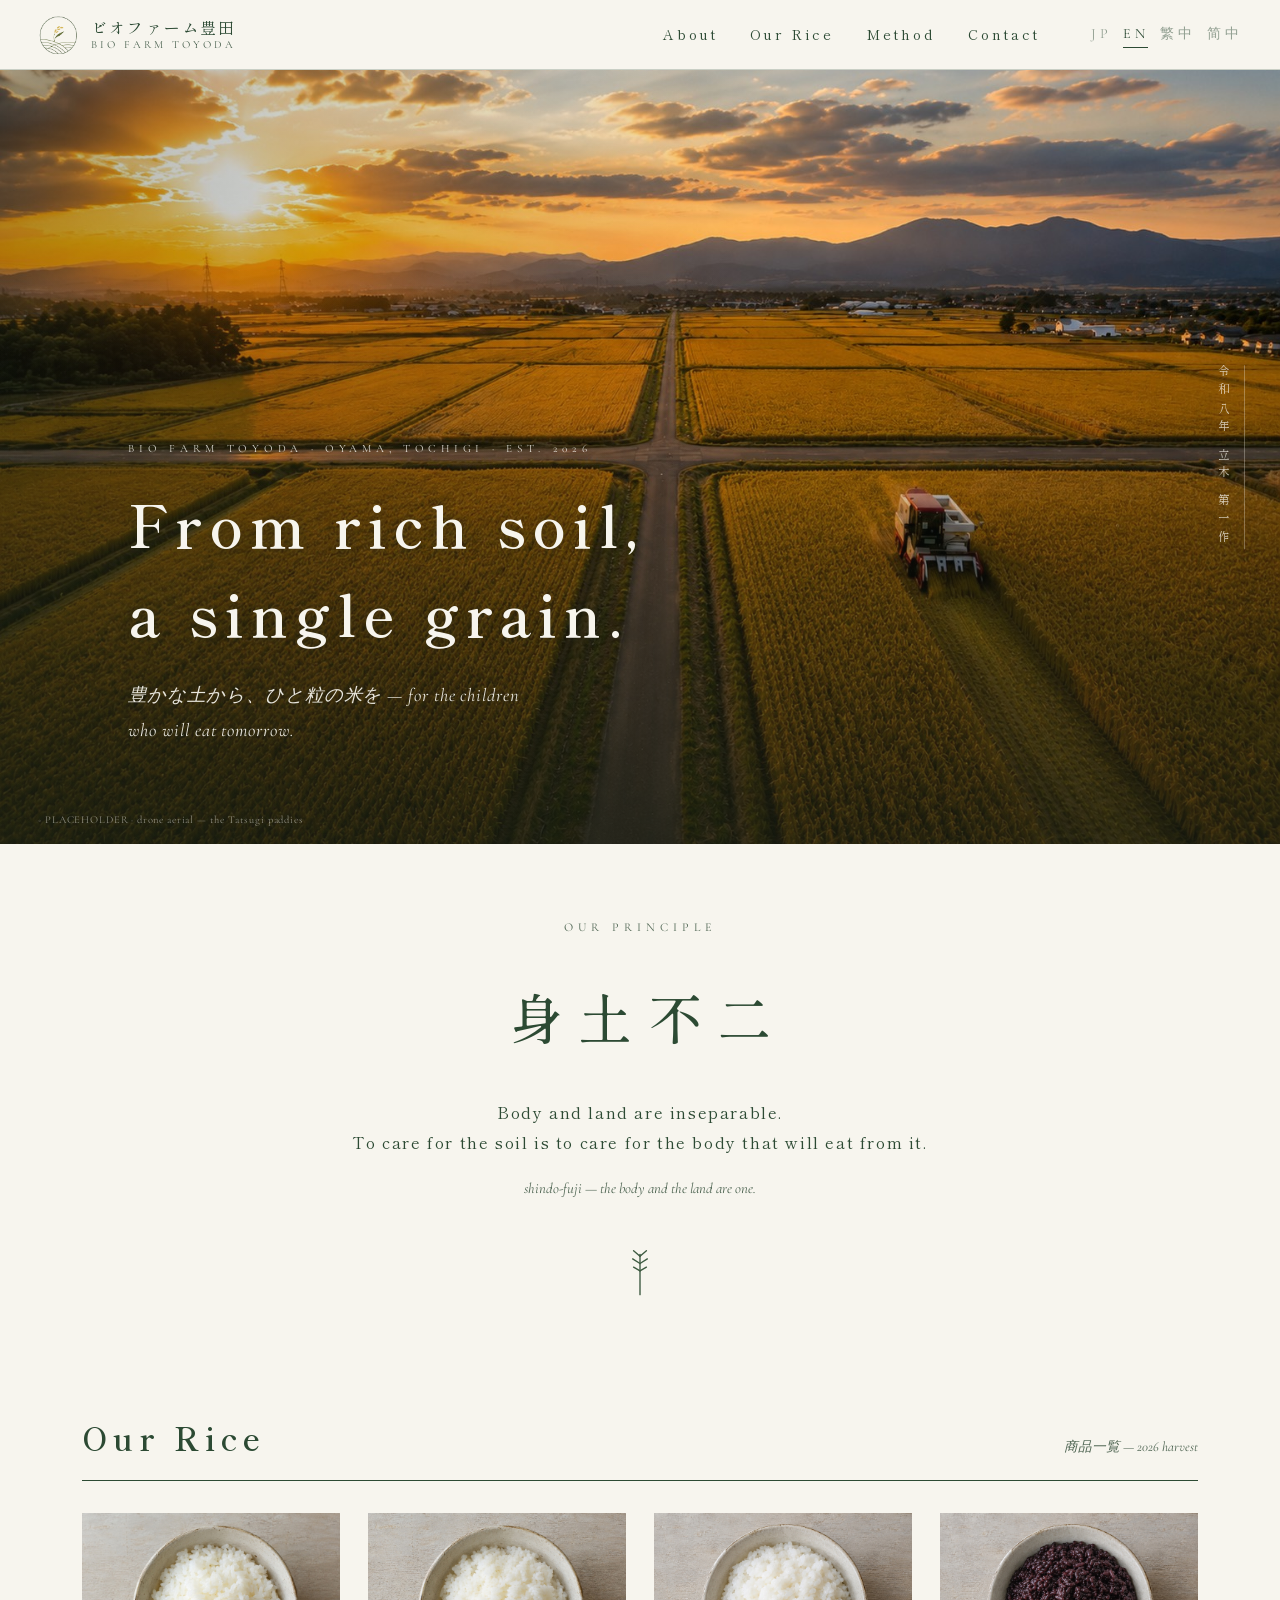
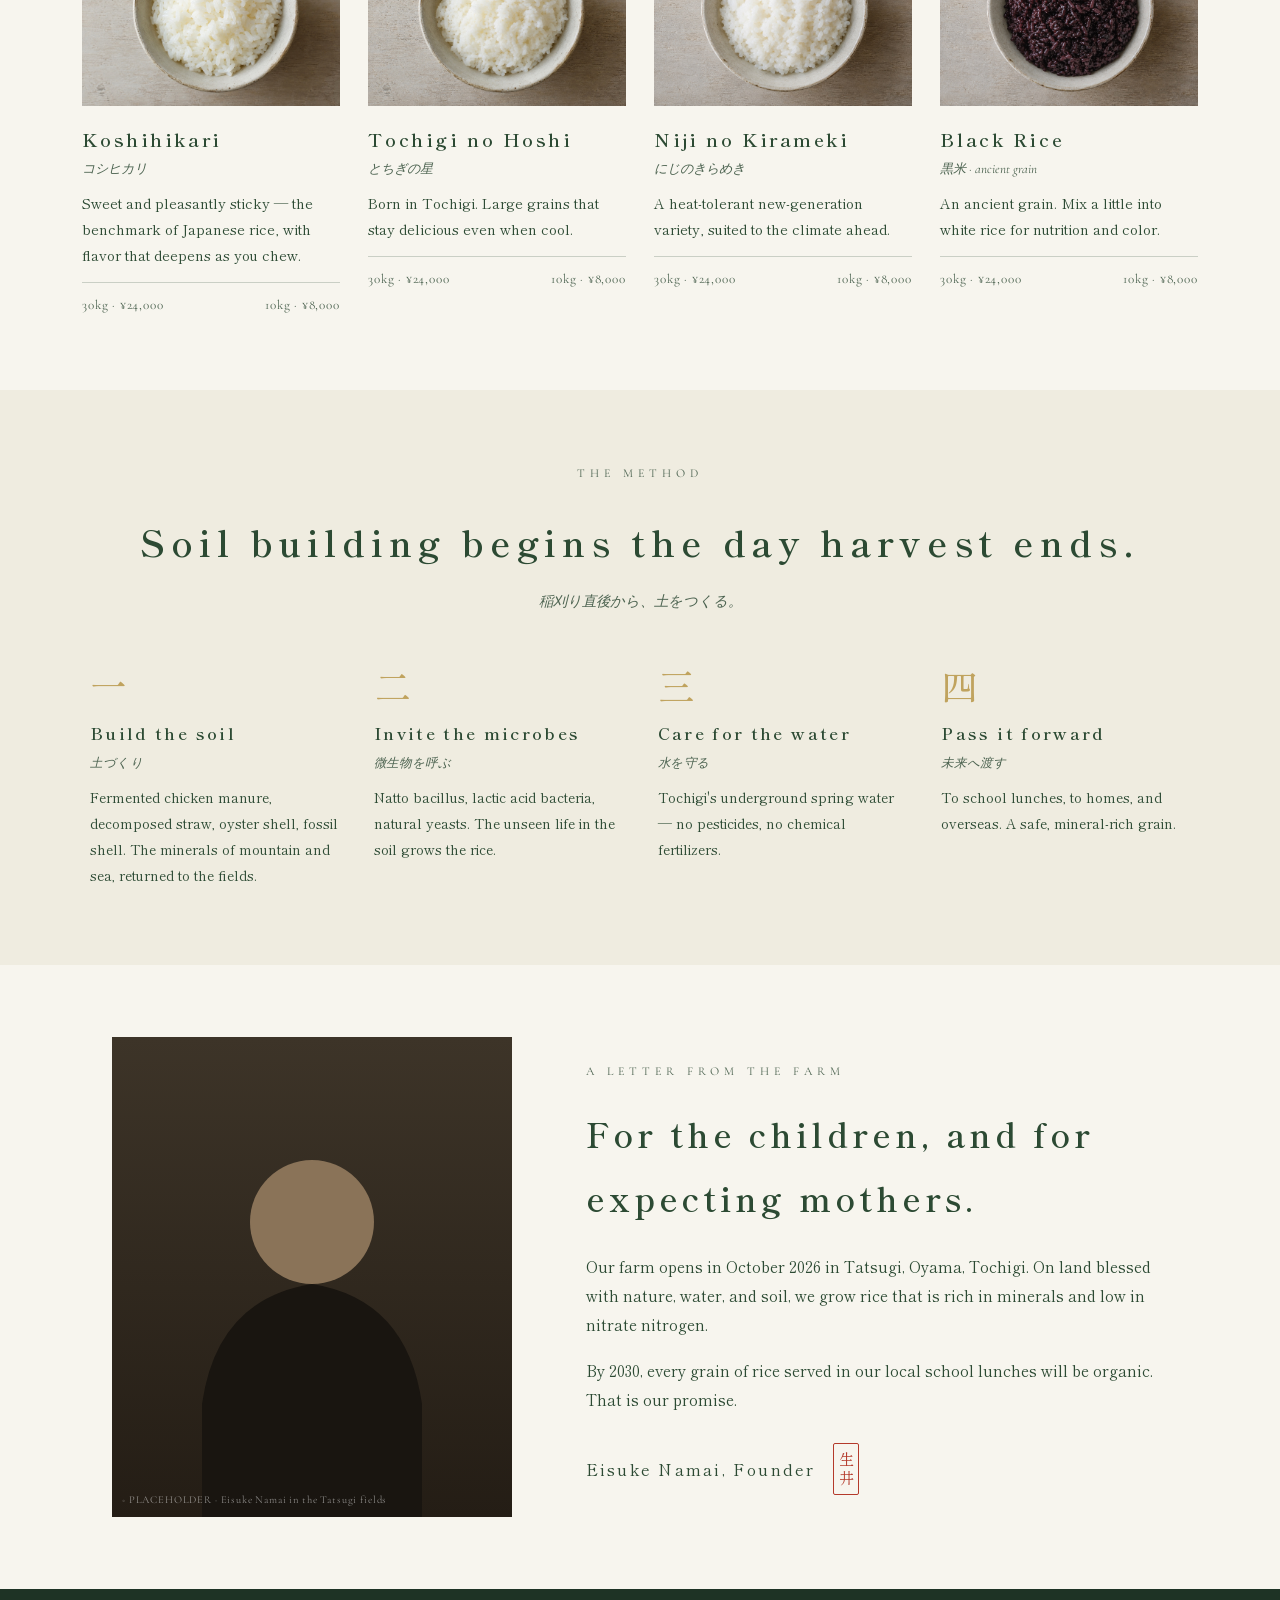
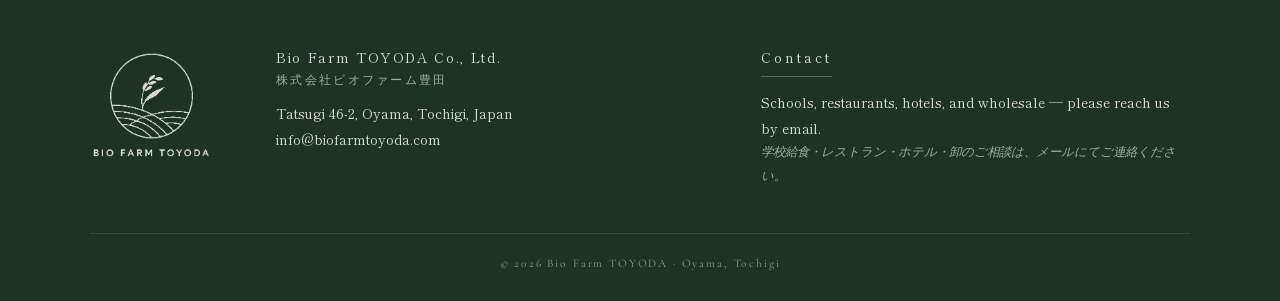
==== en/index.html @ 15e99af4 "Add EN, zh-Hant, zh-Hans localized pages Static pages at /en/, /zh-hant/, /zh-hans/ sharing the same" ====
<!DOCTYPE html>
<html lang="en">
<head>
<meta charset="UTF-8">
<meta name="viewport" content="width=device-width, initial-scale=1.0">
<title>Bio Farm TOYODA — Organic Rice from Oyama, Tochigi</title>
<meta name="description" content="From rich soil, a single grain. Bio Farm TOYODA grows mineral-rich, low-nitrate organic rice in Oyama, Tochigi, Japan — for children and expecting mothers.">
<link rel="icon" type="image/png" href="../assets/favicon.png">
<link rel="canonical" href="https://biofarmtoyoda.com/en/">
<link rel="alternate" hreflang="ja" href="https://biofarmtoyoda.com/">
<link rel="alternate" hreflang="en" href="https://biofarmtoyoda.com/en/">
<link rel="alternate" hreflang="zh-Hant" href="https://biofarmtoyoda.com/zh-hant/">
<link rel="alternate" hreflang="zh-Hans" href="https://biofarmtoyoda.com/zh-hans/">
<link rel="alternate" hreflang="x-default" href="https://biofarmtoyoda.com/">
<link rel="preconnect" href="https://fonts.googleapis.com">
<link rel="preconnect" href="https://fonts.gstatic.com" crossorigin>
<link href="https://fonts.googleapis.com/css2?family=Shippori+Mincho+B1:wght@400;500;600;700&family=Cormorant+Garamond:ital,wght@0,400;0,500;0,600;1,400;1,500&display=swap" rel="stylesheet">
<link rel="stylesheet" href="../css/style.css">
</head>
<body>

<header class="site-header">
  <a class="brand" href="#top">
    <img src="../assets/logo-mark-transparent.png" alt="Bio Farm TOYODA" class="brand-mark">
    <span class="brand-text">
      <span class="brand-ja">ビオファーム豊田</span>
      <span class="brand-en">Bio Farm TOYODA</span>
    </span>
  </a>

  <input type="checkbox" id="nav-toggle" class="nav-toggle" aria-hidden="true">
  <label for="nav-toggle" class="nav-toggle-label" aria-label="Menu">
    <span></span><span></span><span></span>
  </label>

  <nav class="site-nav">
    <a href="#about">About</a>
    <a href="#products">Our Rice</a>
    <a href="#method">Method</a>
    <a href="#contact">Contact</a>
    <div class="lang">
      <a href="../">JP</a>
      <a class="lang-active" href="./">EN</a>
      <a href="../zh-hant/">繁中</a>
      <a href="../zh-hans/">简中</a>
    </div>
  </nav>
</header>

<main id="top">

  <!-- ============ HERO ============ -->
  <section class="hero">
    <img class="hero-art" src="../assets/hero.jpg" alt="Aerial view of golden rice paddies at sunset during harvest" fetchpriority="high">

    <div class="hero-inner">
      <p class="hero-eyebrow">BIO FARM TOYODA · OYAMA, TOCHIGI · EST. 2026</p>
      <h1 class="hero-title">From rich soil,<br>a single grain.</h1>
      <p class="hero-sub">豊かな土から、ひと粒の米を — for the children<br class="pc-only"> who will eat tomorrow.</p>
    </div>

    <p class="hero-tategaki" aria-hidden="true">令和八年 立木 第一作</p>
    <p class="placeholder-caption hero-caption">◇ PLACEHOLDER · drone aerial — the Tatsugi paddies</p>
  </section>

  <!-- ============ PRINCIPLE ============ -->
  <section class="principle" id="principle">
    <p class="eyebrow">OUR PRINCIPLE</p>
    <h2 class="principle-title">身土不二</h2>
    <p class="principle-ja">Body and land are inseparable.<br>To care for the soil is to care for the body that will eat from it.</p>
    <p class="principle-en">shindo-fuji — the body and the land are one.</p>
    <svg class="rice-divider" viewBox="0 0 24 60" aria-hidden="true">
      <g stroke="#3d5a40" stroke-width="1.5" fill="none" stroke-linecap="round">
        <line x1="12" y1="14" x2="12" y2="58"/>
        <line x1="12" y1="16" x2="5" y2="10"/><line x1="12" y1="16" x2="19" y2="10"/>
        <line x1="12" y1="24" x2="4" y2="19"/><line x1="12" y1="24" x2="20" y2="19"/>
        <line x1="12" y1="32" x2="5" y2="28"/><line x1="12" y1="32" x2="19" y2="28"/>
      </g>
    </svg>
  </section>

  <!-- ============ PRODUCTS ============ -->
  <section class="products" id="products">
    <div class="section-head">
      <h2>Our Rice</h2>
      <p class="section-head-en">商品一覧 — 2026 harvest</p>
    </div>

    <div class="product-grid">

      <article class="product">
        <figure class="product-art">
          <img src="../assets/koshihikari.jpg" alt="Koshihikari — freshly cooked rice in a ceramic bowl" loading="lazy">
        </figure>
        <h3 class="product-name">Koshihikari</h3>
        <p class="product-name-en">コシヒカリ</p>
        <p class="product-desc">Sweet and pleasantly sticky — the benchmark of Japanese rice, with flavor that deepens as you chew.</p>
        <p class="product-price"><span>30kg · ¥24,000</span><span>10kg · ¥8,000</span></p>
      </article>

      <article class="product">
        <figure class="product-art">
          <img src="../assets/tochigi-no-hoshi.jpg" alt="Tochigi no Hoshi — freshly cooked rice in a ceramic bowl" loading="lazy">
        </figure>
        <h3 class="product-name">Tochigi no Hoshi</h3>
        <p class="product-name-en">とちぎの星</p>
        <p class="product-desc">Born in Tochigi. Large grains that stay delicious even when cool.</p>
        <p class="product-price"><span>30kg · ¥24,000</span><span>10kg · ¥8,000</span></p>
      </article>

      <article class="product">
        <figure class="product-art">
          <img src="../assets/niji-no-kirameki.jpg" alt="Niji no Kirameki — freshly cooked rice in a ceramic bowl" loading="lazy">
        </figure>
        <h3 class="product-name">Niji no Kirameki</h3>
        <p class="product-name-en">にじのきらめき</p>
        <p class="product-desc">A heat-tolerant new-generation variety, suited to the climate ahead.</p>
        <p class="product-price"><span>30kg · ¥24,000</span><span>10kg · ¥8,000</span></p>
      </article>

      <article class="product">
        <figure class="product-art">
          <img src="../assets/kuromai.jpg" alt="Black rice — cooked ancient-grain rice in a ceramic bowl" loading="lazy">
        </figure>
        <h3 class="product-name">Black Rice</h3>
        <p class="product-name-en">黒米 · ancient grain</p>
        <p class="product-desc">An ancient grain. Mix a little into white rice for nutrition and color.</p>
        <p class="product-price"><span>30kg · ¥24,000</span><span>10kg · ¥8,000</span></p>
      </article>

    </div>
  </section>

  <!-- ============ METHOD ============ -->
  <section class="method" id="method">
    <p class="eyebrow">THE METHOD</p>
    <h2 class="method-title">Soil building begins the day harvest ends.</h2>
    <p class="method-sub">稲刈り直後から、土をつくる。</p>

    <div class="method-grid">
      <div class="method-step">
        <p class="method-num">一</p>
        <h3>Build the soil<span>土づくり</span></h3>
        <p>Fermented chicken manure, decomposed straw, oyster shell, fossil shell. The minerals of mountain and sea, returned to the fields.</p>
      </div>
      <div class="method-step">
        <p class="method-num">二</p>
        <h3>Invite the microbes<span>微生物を呼ぶ</span></h3>
        <p>Natto bacillus, lactic acid bacteria, natural yeasts. The unseen life in the soil grows the rice.</p>
      </div>
      <div class="method-step">
        <p class="method-num">三</p>
        <h3>Care for the water<span>水を守る</span></h3>
        <p>Tochigi's underground spring water — no pesticides, no chemical fertilizers.</p>
      </div>
      <div class="method-step">
        <p class="method-num">四</p>
        <h3>Pass it forward<span>未来へ渡す</span></h3>
        <p>To school lunches, to homes, and overseas. A safe, mineral-rich grain.</p>
      </div>
    </div>
  </section>

  <!-- ============ LETTER ============ -->
  <section class="letter" id="about">
    <figure class="letter-portrait">
      <svg viewBox="0 0 400 480" preserveAspectRatio="xMidYMid slice" aria-hidden="true">
        <defs>
          <linearGradient id="lp" x1="0" y1="0" x2="0" y2="1">
            <stop offset="0" stop-color="#3d3428"/><stop offset="1" stop-color="#241d15"/>
          </linearGradient>
        </defs>
        <rect width="400" height="480" fill="url(#lp)"/>
        <circle cx="200" cy="185" r="62" fill="#8a7358"/>
        <path d="M200,247 q-95,15 -110,120 l0,113 220,0 0,-113 q-15,-105 -110,-120 Z" fill="#191510"/>
      </svg>
      <figcaption class="placeholder-caption">◇ PLACEHOLDER · Eisuke Namai in the Tatsugi fields</figcaption>
    </figure>

    <div class="letter-body">
      <p class="eyebrow">A LETTER FROM THE FARM</p>
      <h2>For the children,<br class="sp-only"> and for expecting mothers.</h2>
      <p>Our farm opens in October 2026 in Tatsugi, Oyama, Tochigi. On land blessed with nature, water, and soil, we grow rice that is rich in minerals and low in nitrate nitrogen.</p>
      <p>By 2030, every grain of rice served in our local school lunches will be organic. That is our promise.</p>
      <div class="letter-sign">
        <p class="letter-sign-name">Eisuke Namai, Founder</p>
        <p class="letter-seal" aria-hidden="true">生井</p>
      </div>
    </div>
  </section>

</main>

<!-- ============ FOOTER ============ -->
<footer class="site-footer" id="contact">
  <div class="footer-inner">
    <div class="footer-brand">
      <img src="../assets/logo-transparent.png" alt="Bio Farm TOYODA" class="footer-logo">
    </div>
    <div class="footer-info">
      <p class="footer-company">Bio Farm TOYODA Co., Ltd.<span>株式会社ビオファーム豊田</span></p>
      <p>Tatsugi 46-2, Oyama, Tochigi, Japan</p>
      <p><a href="mailto:info@biofarmtoyoda.com">info@biofarmtoyoda.com</a></p>
    </div>
    <div class="footer-contact">
      <p class="footer-head">Contact</p>
      <p>Schools, restaurants, hotels, and wholesale — please reach us by email.</p>
      <p class="footer-en">学校給食・レストラン・ホテル・卸のご相談は、メールにてご連絡ください。</p>
    </div>
  </div>
  <p class="footer-copy">© 2026 Bio Farm TOYODA · Oyama, Tochigi</p>
</footer>

</body>
</html>
---- css/style.css ----
/* Bio Farm TOYODA — Editorial Mincho (direction A)
   Mobile-first plain CSS. */

:root {
  --cream: #f7f5ee;
  --cream-deep: #efece0;
  --ink: #2c4a33;
  --ink-soft: #4c6350;
  --green-dark: #1e3325;
  --gold: #c0a35e;
  --red: #b43a2b;
  --line: rgba(44, 74, 51, 0.22);
  --serif-ja: "Shippori Mincho B1", "Hiragino Mincho ProN", "Yu Mincho", serif;
  --serif-en: "Cormorant Garamond", Georgia, serif;
}

* { margin: 0; padding: 0; box-sizing: border-box; }

html { scroll-behavior: smooth; }

body {
  background: var(--cream);
  color: var(--ink);
  font-family: var(--serif-ja);
  font-size: 16px;
  line-height: 1.9;
  -webkit-font-smoothing: antialiased;
  overflow-x: hidden;
}

img { max-width: 100%; display: block; }
a { color: inherit; text-decoration: none; }
h1, h2, h3 { font-weight: 600; }

.eyebrow {
  font-family: var(--serif-en);
  font-size: 0.75rem;
  letter-spacing: 0.42em;
  color: var(--ink-soft);
  text-transform: uppercase;
}

.placeholder-caption {
  font-family: var(--serif-en);
  font-size: 0.66rem;
  letter-spacing: 0.08em;
  opacity: 0.55;
}

.pc-only { display: none; }
@media (min-width: 720px) {
  .pc-only { display: inline; }
  .sp-only { display: none; }
}

/* ============ HEADER ============ */

.site-header {
  position: sticky;
  top: 0;
  z-index: 50;
  display: flex;
  align-items: center;
  justify-content: space-between;
  gap: 1rem;
  padding: 0.7rem 1.1rem;
  background: rgba(247, 245, 238, 0.94);
  backdrop-filter: blur(6px);
  border-bottom: 1px solid var(--line);
}

.brand {
  display: flex;
  align-items: center;
  gap: 0.65rem;
  min-width: 0;
}

.brand-mark {
  width: 42px;
  height: auto;
}

.brand-text { line-height: 1.3; white-space: nowrap; }
.brand-ja { display: block; font-size: 1rem; letter-spacing: 0.14em; }
.brand-en {
  display: block;
  font-family: var(--serif-en);
  font-size: 0.68rem;
  letter-spacing: 0.28em;
  color: var(--ink-soft);
  text-transform: uppercase;
}

/* nav — hamburger on mobile */
.nav-toggle { display: none; }

.nav-toggle-label {
  display: flex;
  flex-direction: column;
  justify-content: center;
  gap: 5px;
  width: 44px;
  height: 44px;
  padding: 10px;
  cursor: pointer;
  flex-shrink: 0;
}
.nav-toggle-label span {
  display: block;
  height: 1px;
  background: var(--ink);
  transition: transform 0.25s, opacity 0.25s;
}
.nav-toggle:checked ~ .nav-toggle-label span:nth-child(1) { transform: translateY(6px) rotate(45deg); }
.nav-toggle:checked ~ .nav-toggle-label span:nth-child(2) { opacity: 0; }
.nav-toggle:checked ~ .nav-toggle-label span:nth-child(3) { transform: translateY(-6px) rotate(-45deg); }

.site-nav {
  position: absolute;
  top: 100%;
  left: 0;
  right: 0;
  display: none;
  flex-direction: column;
  gap: 0;
  background: var(--cream);
  border-bottom: 1px solid var(--line);
  padding: 0.5rem 1.5rem 1.2rem;
}
.nav-toggle:checked ~ .site-nav { display: flex; }

.site-nav a {
  padding: 0.8rem 0;
  border-bottom: 1px solid var(--line);
  font-size: 0.95rem;
  letter-spacing: 0.22em;
}
.site-nav a:last-of-type { border-bottom: none; }

.lang {
  display: flex;
  gap: 1rem;
  padding-top: 0.9rem;
  font-family: var(--serif-en);
  font-size: 0.78rem;
  letter-spacing: 0.12em;
}
.lang a {
  padding: 0;
  border-bottom: none;
  opacity: 0.5;
}
.lang a:hover { opacity: 1; color: inherit; }
.lang a.lang-active {
  opacity: 1;
  border-bottom: 1px solid var(--ink);
}

/* Chinese pages load Noto Serif TC/SC in their own <head> */
html[lang="zh-Hant"] body { font-family: "Noto Serif TC", "Shippori Mincho B1", serif; }
html[lang="zh-Hans"] body { font-family: "Noto Serif SC", "Shippori Mincho B1", serif; }

@media (min-width: 900px) {
  .site-header { padding: 0.8rem 2.4rem; }
  .nav-toggle-label { display: none; }
  .site-nav {
    position: static;
    display: flex !important;
    flex-direction: row;
    align-items: center;
    gap: 2rem;
    background: none;
    border: none;
    padding: 0;
  }
  .site-nav a {
    padding: 0;
    border: none;
    font-size: 0.88rem;
  }
  .site-nav a:hover { color: var(--gold); }
  .lang { padding-top: 0; margin-left: 1.2rem; gap: 0.8rem; }
}

/* ============ HERO ============ */

.hero {
  position: relative;
  min-height: 78vh;
  display: flex;
  align-items: flex-end;
  overflow: hidden;
  color: var(--cream);
}

.hero-art {
  position: absolute;
  inset: 0;
  width: 100%;
  height: 100%;
  object-fit: cover;
}

/* scrim so the cream headline stays readable over the bright photo */
.hero::after {
  content: "";
  position: absolute;
  inset: 0;
  z-index: 1;
  background:
    linear-gradient(to top, rgba(24, 32, 20, 0.62), rgba(24, 32, 20, 0.08) 55%, rgba(24, 32, 20, 0) 75%),
    linear-gradient(100deg, rgba(24, 32, 20, 0.35), rgba(24, 32, 20, 0) 55%);
}

.hero-inner {
  position: relative;
  z-index: 2;
  padding: 4rem 1.4rem 4.2rem;
  max-width: 1100px;
  width: 100%;
  margin: 0 auto;
}

.hero-eyebrow {
  font-family: var(--serif-en);
  font-size: 0.7rem;
  letter-spacing: 0.42em;
  opacity: 0.85;
  margin-bottom: 1.2rem;
}

.hero-title {
  font-size: clamp(2rem, 6.5vw, 3.6rem);
  line-height: 1.55;
  letter-spacing: 0.12em;
  font-weight: 600;
  text-shadow: 0 1px 14px rgba(20, 35, 25, 0.45);
}

.hero-sub {
  font-family: var(--serif-en);
  font-style: italic;
  font-size: clamp(0.95rem, 2.2vw, 1.15rem);
  letter-spacing: 0.05em;
  margin-top: 1.3rem;
  opacity: 0.92;
}

.hero-tategaki {
  position: absolute;
  z-index: 2;
  right: 1rem;
  top: 50%;
  transform: translateY(-50%);
  writing-mode: vertical-rl;
  font-size: 0.72rem;
  letter-spacing: 0.55em;
  opacity: 0.75;
  border-right: 1px solid rgba(247, 245, 238, 0.4);
  padding-right: 0.6rem;
}

.hero-caption {
  position: absolute;
  z-index: 2;
  left: 1.4rem;
  bottom: 0.9rem;
  color: var(--cream);
  opacity: 0.5;
}

@media (min-width: 900px) {
  .hero { min-height: 86vh; }
  .hero-inner { padding: 5rem 2.4rem 6rem; }
  .hero-tategaki { right: 2.2rem; }
  .hero-caption { left: 2.4rem; }
}

/* ============ PRINCIPLE ============ */

.principle {
  text-align: center;
  padding: 4.5rem 1.4rem 3.8rem;
  max-width: 760px;
  margin: 0 auto;
}

.principle-title {
  font-size: clamp(2.4rem, 8vw, 3.4rem);
  letter-spacing: 0.28em;
  text-indent: 0.28em;
  margin: 1.6rem 0 1.8rem;
  font-weight: 500;
}

.principle-ja { letter-spacing: 0.1em; }

.principle-en {
  font-family: var(--serif-en);
  font-style: italic;
  font-size: 0.92rem;
  color: var(--ink-soft);
  margin-top: 1.1rem;
}

.rice-divider {
  width: 22px;
  height: 56px;
  margin-top: 2.4rem;
}

/* ============ PRODUCTS ============ */

.products {
  max-width: 1160px;
  margin: 0 auto;
  padding: 2.5rem 1.4rem 4.5rem;
}

.section-head {
  display: flex;
  align-items: baseline;
  justify-content: space-between;
  gap: 1rem;
  border-bottom: 1px solid var(--ink);
  padding-bottom: 0.8rem;
  margin-bottom: 2rem;
}

.section-head h2 {
  font-size: clamp(1.5rem, 4.5vw, 2rem);
  letter-spacing: 0.18em;
  font-weight: 600;
}

.section-head-en {
  font-family: var(--serif-en);
  font-style: italic;
  font-size: 0.85rem;
  color: var(--ink-soft);
  white-space: nowrap;
}

.product-grid {
  display: grid;
  grid-template-columns: 1fr;
  gap: 2.4rem;
}

@media (min-width: 560px) {
  .product-grid { grid-template-columns: repeat(2, 1fr); gap: 2rem 1.6rem; }
}
@media (min-width: 980px) {
  .product-grid { grid-template-columns: repeat(4, 1fr); gap: 1.8rem; }
}

.product-art {
  position: relative;
  aspect-ratio: 4 / 3;
  overflow: hidden;
  margin-bottom: 1rem;
}
.product-art svg,
.product-art img { width: 100%; height: 100%; display: block; object-fit: cover; }
.product-art .placeholder-caption {
  position: absolute;
  left: 0.6rem;
  bottom: 0.45rem;
  color: #fff;
  opacity: 0.55;
}

.product-name { font-size: 1.15rem; letter-spacing: 0.14em; }

.product-name-en {
  font-family: var(--serif-en);
  font-style: italic;
  font-size: 0.82rem;
  color: var(--ink-soft);
  margin-bottom: 0.5rem;
}

.product-desc { font-size: 0.88rem; line-height: 1.85; }

.product-price {
  display: flex;
  justify-content: space-between;
  gap: 0.6rem;
  margin-top: 0.9rem;
  padding-top: 0.6rem;
  border-top: 1px solid var(--line);
  font-family: var(--serif-en);
  font-size: 0.82rem;
  letter-spacing: 0.06em;
  color: var(--ink-soft);
}

/* ============ METHOD ============ */

.method {
  background: var(--cream-deep);
  text-align: center;
  padding: 4.5rem 1.4rem 4.8rem;
}

.method-title {
  font-size: clamp(1.5rem, 5vw, 2.3rem);
  letter-spacing: 0.16em;
  margin-top: 1.4rem;
  font-weight: 600;
}

.method-sub {
  font-family: var(--serif-en);
  font-style: italic;
  font-size: 0.9rem;
  color: var(--ink-soft);
  margin-top: 0.7rem;
}

.method-grid {
  display: grid;
  grid-template-columns: 1fr;
  gap: 2.6rem;
  max-width: 1100px;
  margin: 3.2rem auto 0;
  text-align: left;
}

@media (min-width: 560px) {
  .method-grid { grid-template-columns: repeat(2, 1fr); gap: 2.6rem 2.2rem; }
}
@media (min-width: 980px) {
  .method-grid { grid-template-columns: repeat(4, 1fr); }
}

.method-num {
  font-size: 2.3rem;
  color: var(--gold);
  line-height: 1;
  margin-bottom: 0.9rem;
  font-weight: 500;
}

.method-step h3 {
  font-size: 1.05rem;
  letter-spacing: 0.14em;
  margin-bottom: 0.5rem;
}
.method-step h3 span {
  display: block;
  font-family: var(--serif-en);
  font-style: italic;
  font-weight: 400;
  font-size: 0.78rem;
  letter-spacing: 0.05em;
  color: var(--ink-soft);
  margin-top: 0.15rem;
}

.method-step p:last-child { font-size: 0.86rem; line-height: 1.9; }

/* ============ LETTER ============ */

.letter {
  max-width: 1100px;
  margin: 0 auto;
  padding: 4.5rem 1.4rem;
  display: grid;
  grid-template-columns: 1fr;
  gap: 2.4rem;
  align-items: center;
}

@media (min-width: 820px) {
  .letter { grid-template-columns: 5fr 7fr; gap: 3.6rem; }
}

.letter-portrait {
  position: relative;
  max-width: 400px;
}
.letter-portrait svg { width: 100%; height: auto; display: block; }
.letter-portrait .placeholder-caption {
  position: absolute;
  left: 0.6rem;
  bottom: 0.45rem;
  color: #fff;
  opacity: 0.5;
}

.letter-body h2 {
  font-size: clamp(1.5rem, 5vw, 2.1rem);
  letter-spacing: 0.12em;
  margin: 1.2rem 0 1.4rem;
  font-weight: 600;
}

.letter-body > p:not(.eyebrow) {
  font-size: 0.95rem;
  margin-bottom: 1.1rem;
}

.letter-sign {
  display: flex;
  align-items: center;
  gap: 1.1rem;
  margin-top: 1.8rem;
}

.letter-sign-name { letter-spacing: 0.14em; }

.letter-seal {
  writing-mode: vertical-rl;
  font-size: 0.95rem;
  line-height: 1;
  color: var(--red);
  border: 1.5px solid var(--red);
  padding: 0.45rem 0.28rem;
  letter-spacing: 0.2em;
  border-radius: 2px;
}

/* ============ FOOTER ============ */

.site-footer {
  background: var(--green-dark);
  color: rgba(247, 245, 238, 0.88);
  padding: 3.4rem 1.4rem 1.6rem;
  font-size: 0.86rem;
}

.footer-inner {
  max-width: 1100px;
  margin: 0 auto;
  display: grid;
  grid-template-columns: 1fr;
  gap: 2.2rem;
}

@media (min-width: 820px) {
  .footer-inner { grid-template-columns: auto 1fr 1fr; gap: 3.5rem; }
}

.footer-logo {
  width: 130px;
  filter: brightness(0) invert(0.95) sepia(0.08);
  opacity: 0.85;
}

.footer-company {
  letter-spacing: 0.12em;
  margin-bottom: 0.5rem;
}
.footer-company span {
  display: block;
  font-family: var(--serif-en);
  font-size: 0.72rem;
  letter-spacing: 0.2em;
  opacity: 0.7;
}

.footer-info a:hover, .footer-contact a:hover { color: var(--gold); }

.footer-head {
  letter-spacing: 0.22em;
  border-bottom: 1px solid rgba(247, 245, 238, 0.3);
  padding-bottom: 0.4rem;
  margin-bottom: 0.7rem;
  display: inline-block;
}

.footer-en {
  font-family: var(--serif-en);
  font-style: italic;
  font-size: 0.78rem;
  opacity: 0.7;
}

.footer-copy {
  max-width: 1100px;
  margin: 2.8rem auto 0;
  padding-top: 1.2rem;
  border-top: 1px solid rgba(247, 245, 238, 0.18);
  font-family: var(--serif-en);
  font-size: 0.72rem;
  letter-spacing: 0.16em;
  opacity: 0.6;
  text-align: center;
}
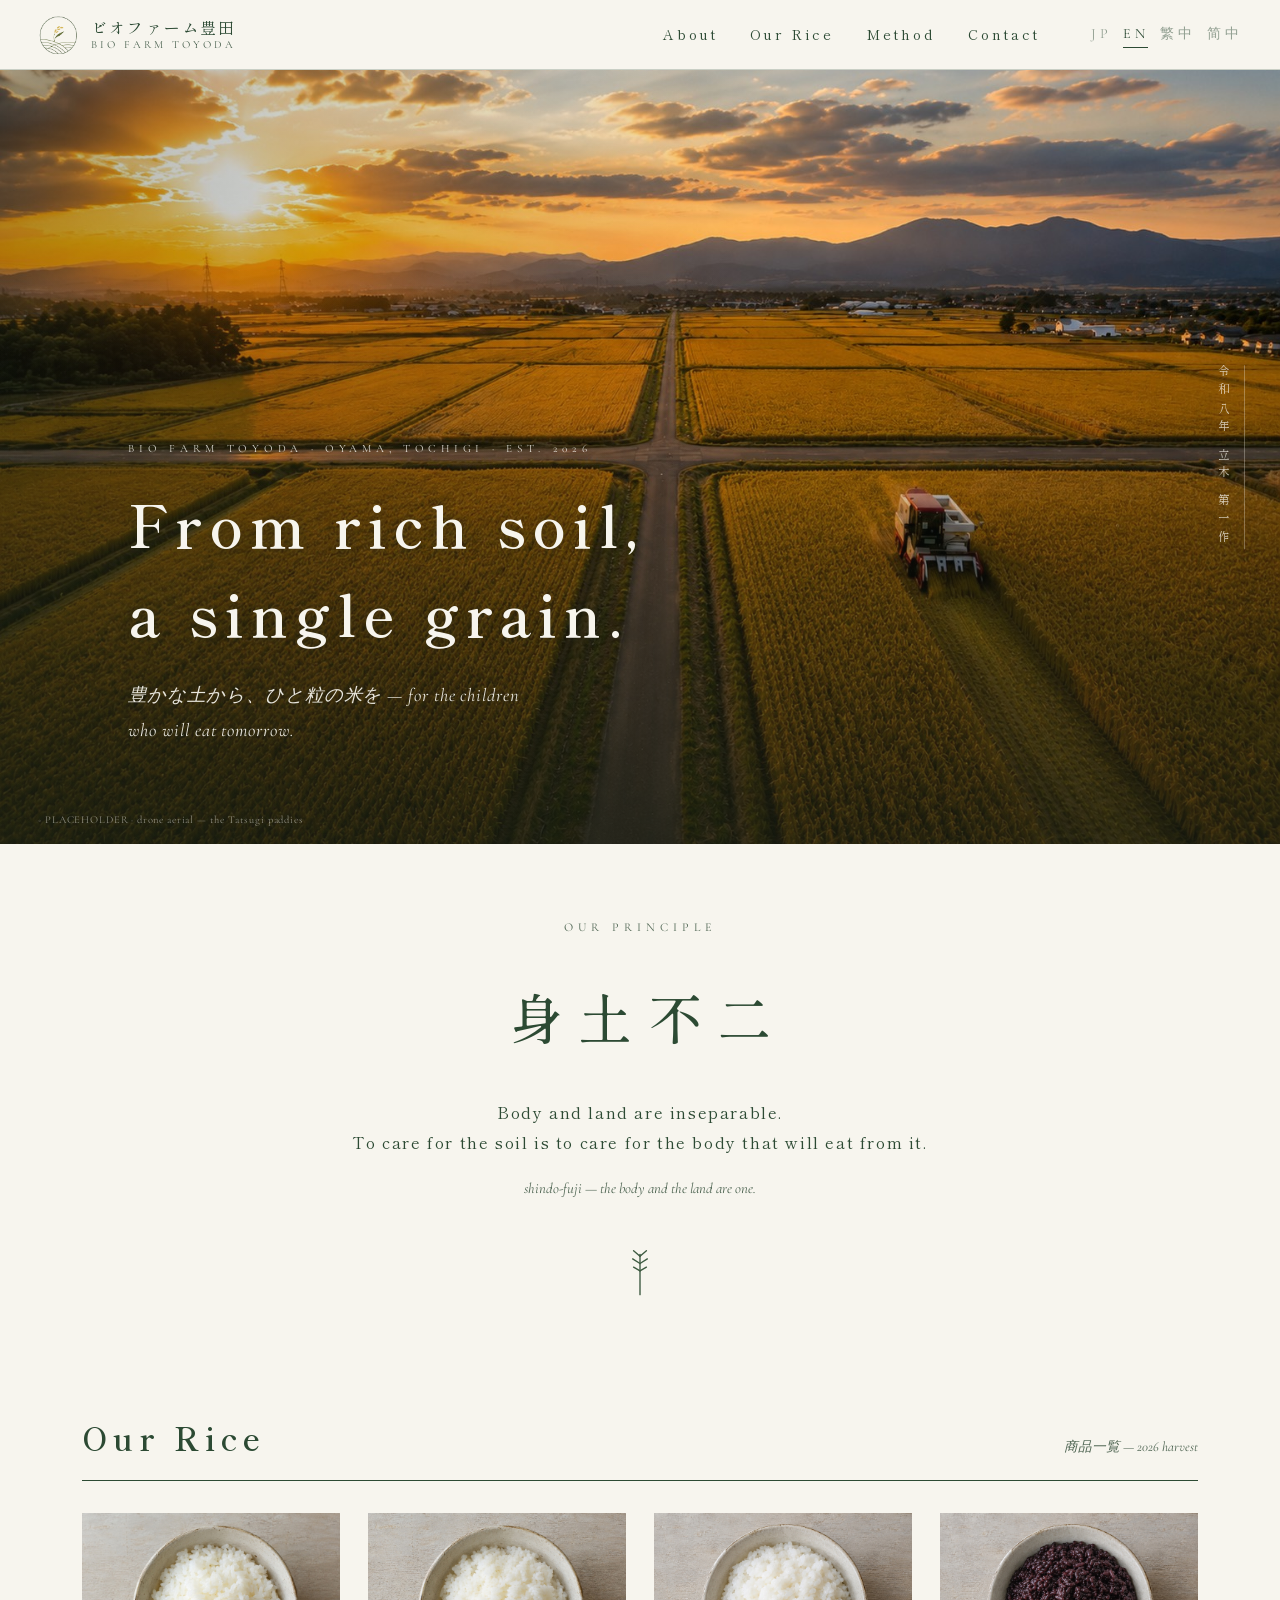
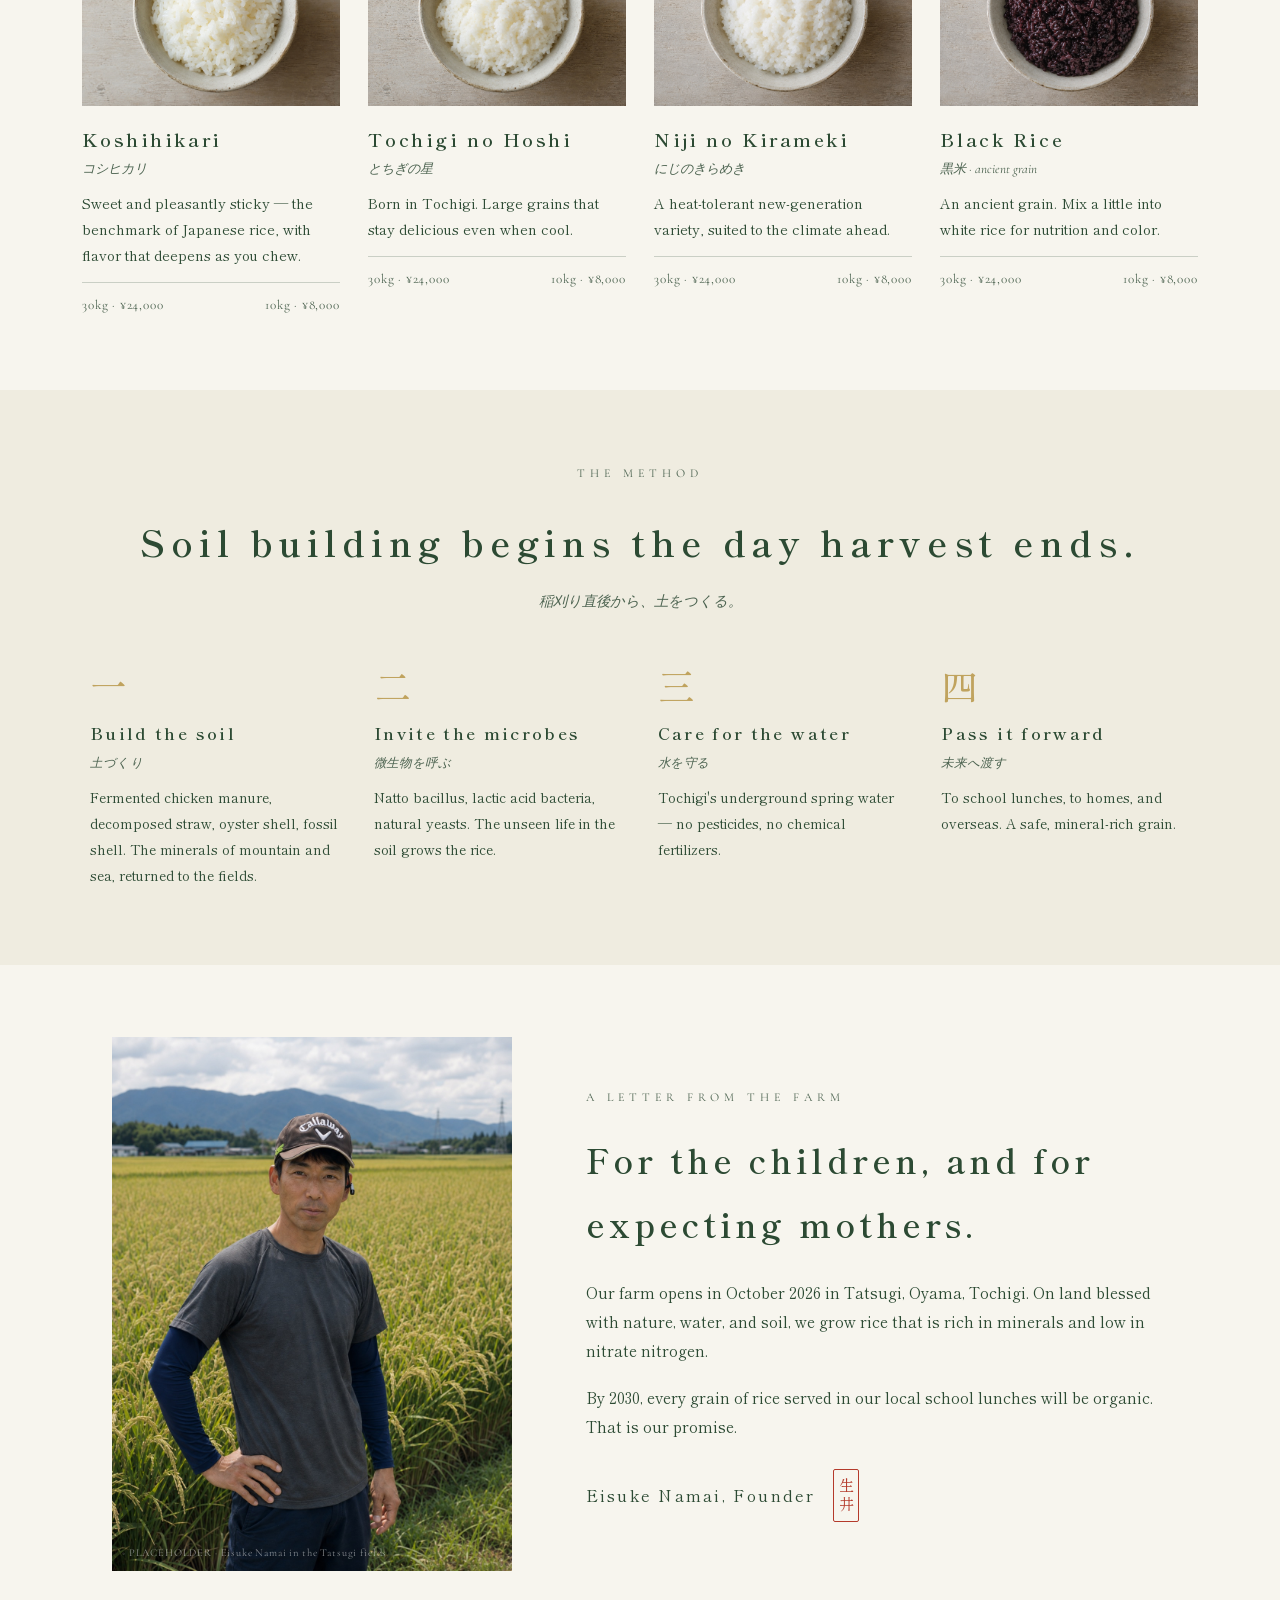
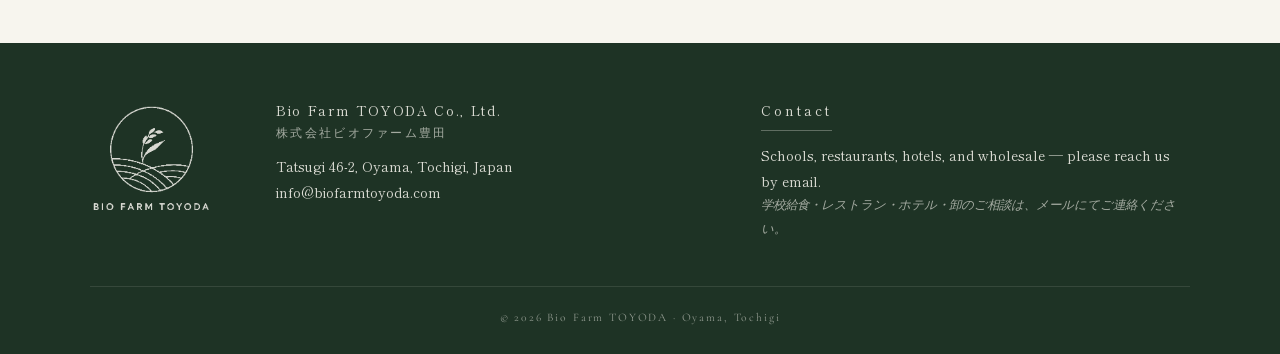
==== commit 09d3f610: "Add founder portrait to letter section on all four language pages Co-Authored-By: Claude Fable 5 <no" ====
--- a/en/index.html
+++ b/en/index.html
@@ -164,16 +164,7 @@
   <!-- ============ LETTER ============ -->
   <section class="letter" id="about">
     <figure class="letter-portrait">
-      <svg viewBox="0 0 400 480" preserveAspectRatio="xMidYMid slice" aria-hidden="true">
-        <defs>
-          <linearGradient id="lp" x1="0" y1="0" x2="0" y2="1">
-            <stop offset="0" stop-color="#3d3428"/><stop offset="1" stop-color="#241d15"/>
-          </linearGradient>
-        </defs>
-        <rect width="400" height="480" fill="url(#lp)"/>
-        <circle cx="200" cy="185" r="62" fill="#8a7358"/>
-        <path d="M200,247 q-95,15 -110,120 l0,113 220,0 0,-113 q-15,-105 -110,-120 Z" fill="#191510"/>
-      </svg>
+      <img src="../assets/founder.jpg" alt="Founder Eisuke Namai standing in the rice fields" loading="lazy">
       <figcaption class="placeholder-caption">◇ PLACEHOLDER · Eisuke Namai in the Tatsugi fields</figcaption>
     </figure>
 
--- a/css/style.css
+++ b/css/style.css
@@ -481,7 +481,8 @@
   position: relative;
   max-width: 400px;
 }
-.letter-portrait svg { width: 100%; height: auto; display: block; }
+.letter-portrait svg,
+.letter-portrait img { width: 100%; height: auto; display: block; }
 .letter-portrait .placeholder-caption {
   position: absolute;
   left: 0.6rem;
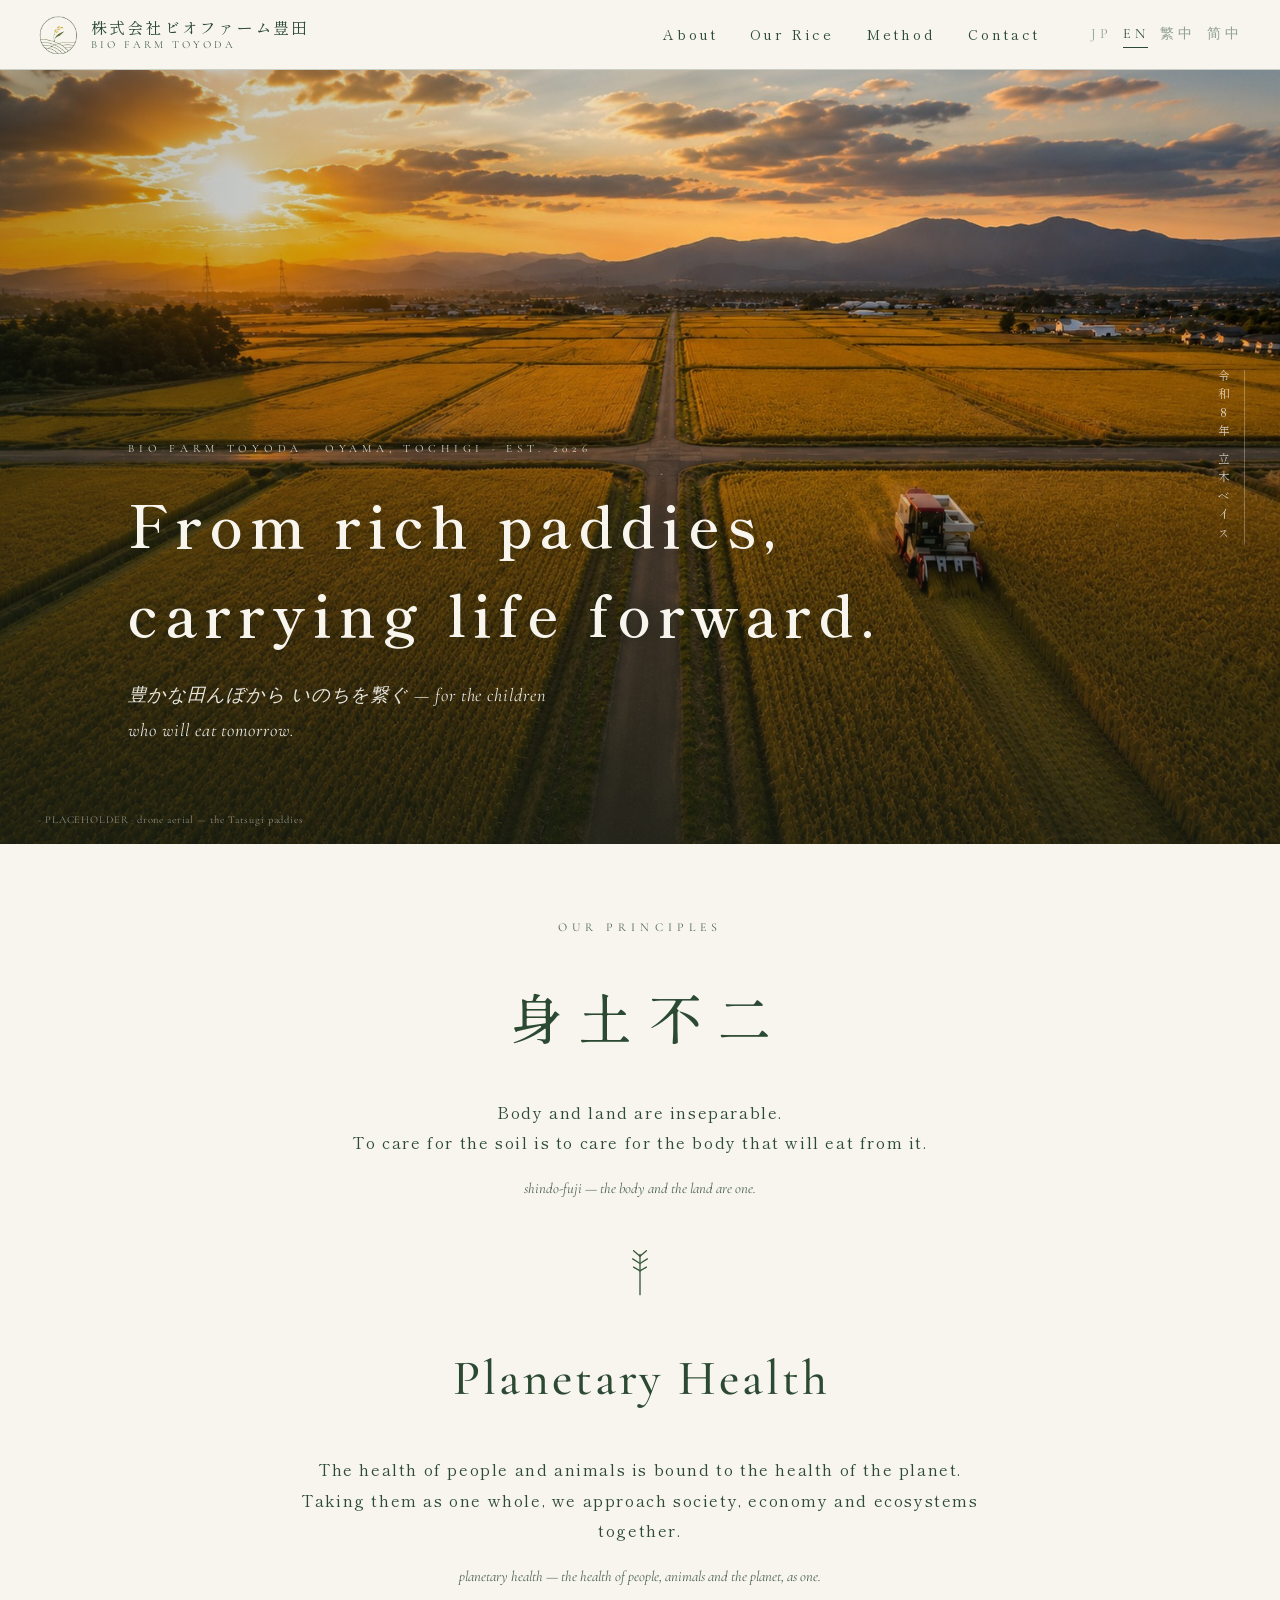
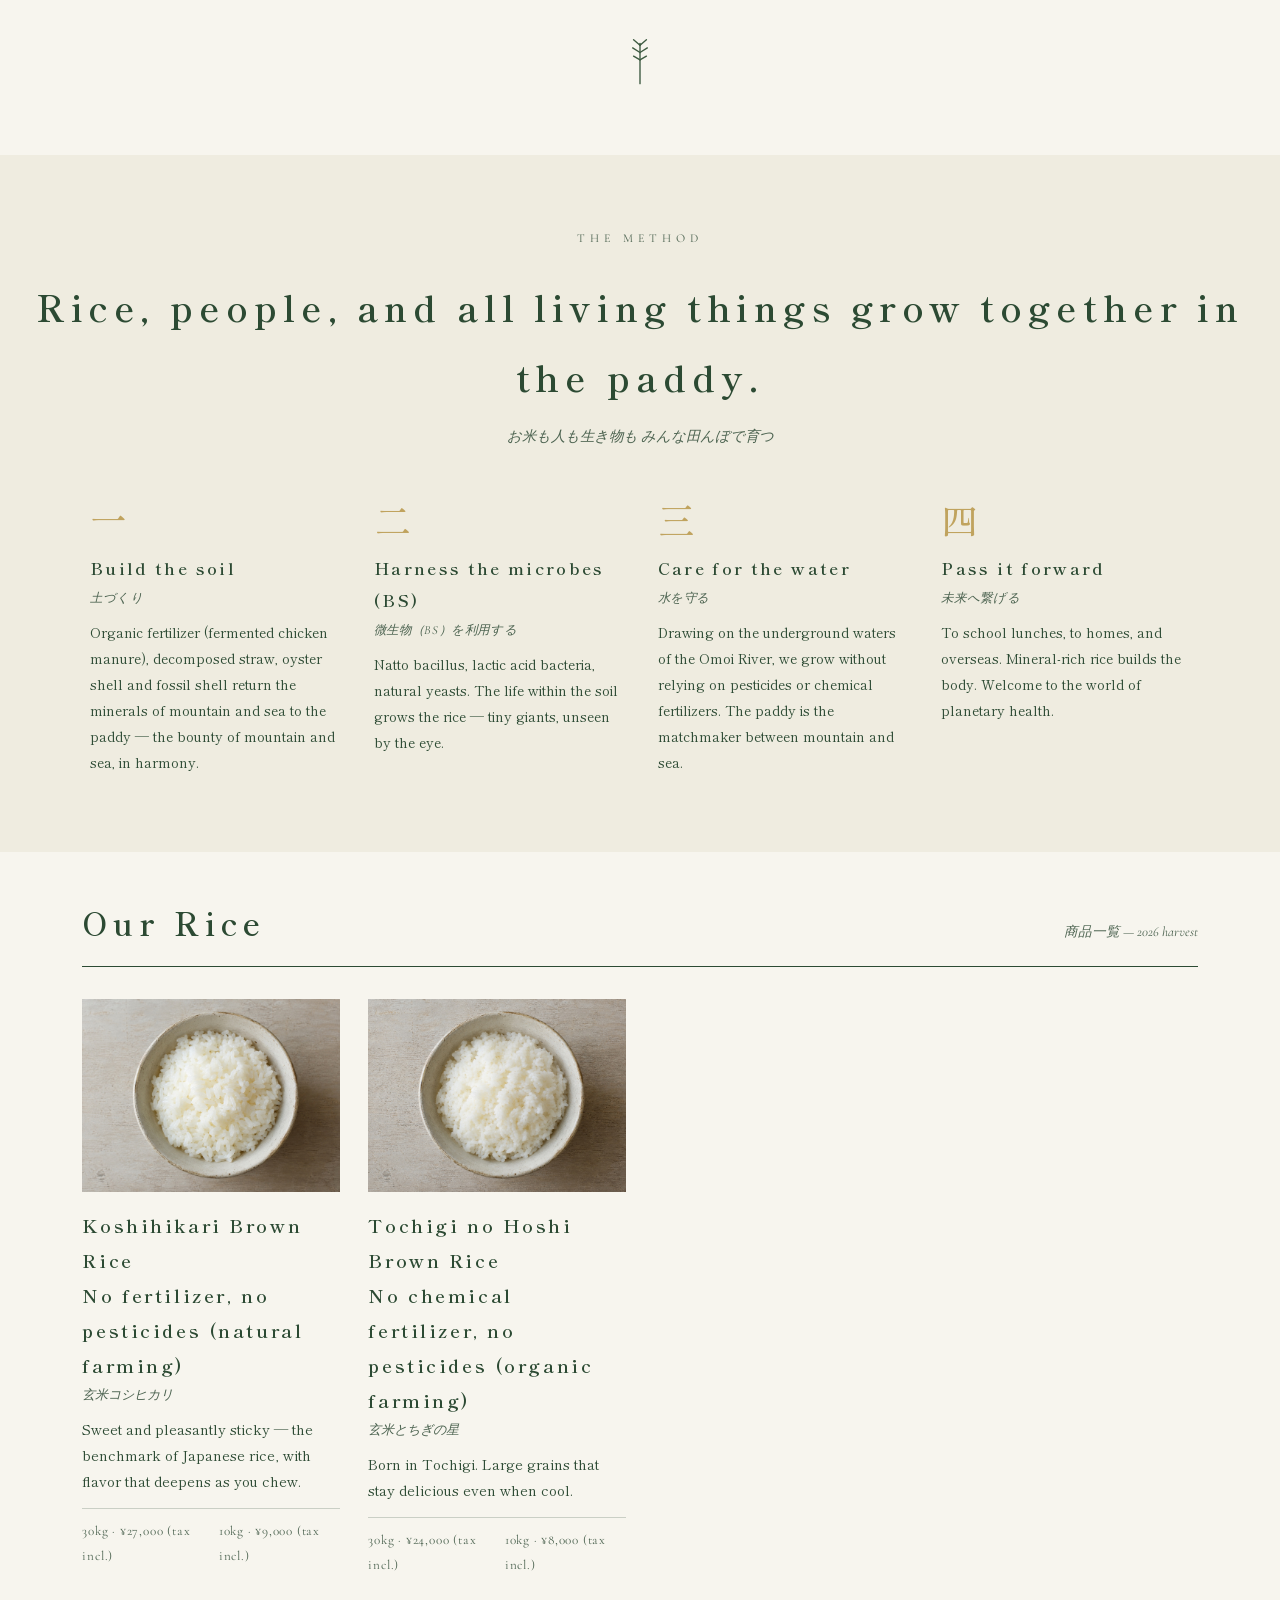
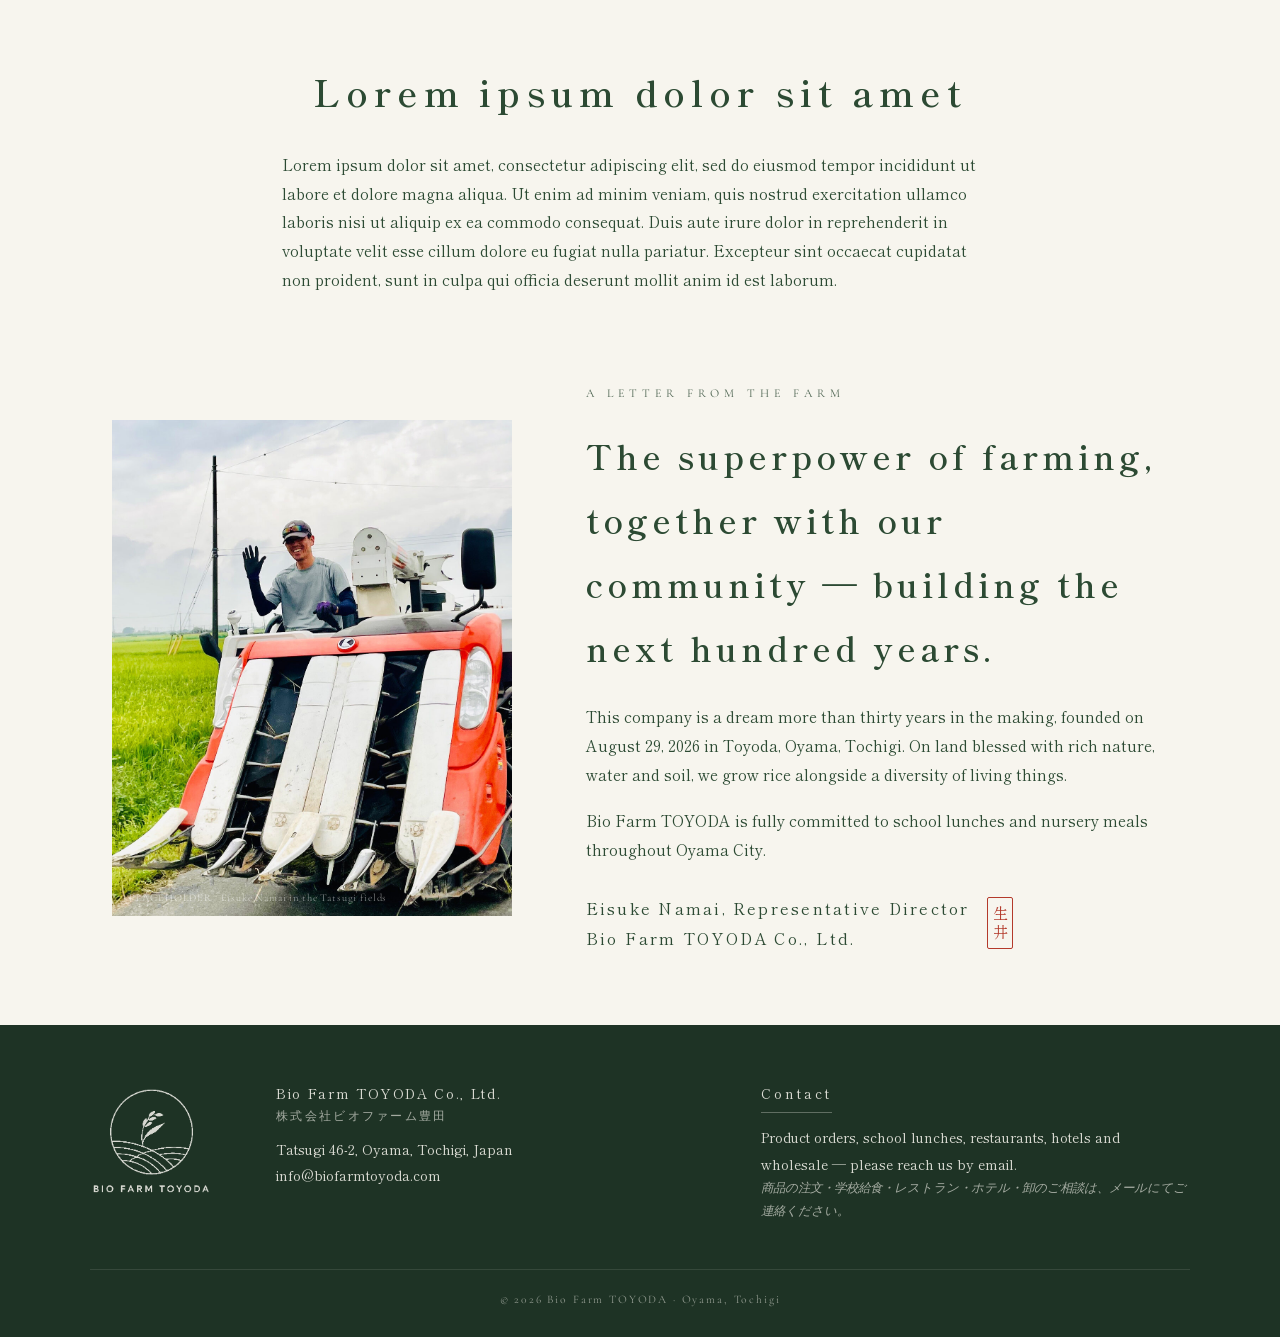
==== commit a23cd9c1: "Add planetary health principle, reorder sections, sync EN/ZH pages, new founder photo - Add second p" ====
--- a/en/index.html
+++ b/en/index.html
@@ -4,7 +4,7 @@
 <meta charset="UTF-8">
 <meta name="viewport" content="width=device-width, initial-scale=1.0">
 <title>Bio Farm TOYODA — Organic Rice from Oyama, Tochigi</title>
-<meta name="description" content="From rich soil, a single grain. Bio Farm TOYODA grows mineral-rich, low-nitrate organic rice in Oyama, Tochigi, Japan — for children and expecting mothers.">
+<meta name="description" content="From rich paddies, to the next generation. Bio Farm TOYODA, in the former village of Toyoda in northwest Oyama, Tochigi, Japan, delivers rice grown with abundant water and a rich natural environment.">
 <link rel="icon" type="image/png" href="../assets/favicon.png">
 <link rel="canonical" href="https://biofarmtoyoda.com/en/">
 <link rel="alternate" hreflang="ja" href="https://biofarmtoyoda.com/">
@@ -23,7 +23,7 @@
   <a class="brand" href="#top">
     <img src="../assets/logo-mark-transparent.png" alt="Bio Farm TOYODA" class="brand-mark">
     <span class="brand-text">
-      <span class="brand-ja">ビオファーム豊田</span>
+      <span class="brand-ja">株式会社ビオファーム豊田</span>
       <span class="brand-en">Bio Farm TOYODA</span>
     </span>
   </a>
@@ -55,17 +55,17 @@
 
     <div class="hero-inner">
       <p class="hero-eyebrow">BIO FARM TOYODA · OYAMA, TOCHIGI · EST. 2026</p>
-      <h1 class="hero-title">From rich soil,<br>a single grain.</h1>
-      <p class="hero-sub">豊かな土から、ひと粒の米を — for the children<br class="pc-only"> who will eat tomorrow.</p>
-    </div>
-
-    <p class="hero-tategaki" aria-hidden="true">令和八年 立木 第一作</p>
+      <h1 class="hero-title">From rich paddies,<br>carrying life forward.</h1>
+      <p class="hero-sub">豊かな田んぼから いのちを繋ぐ — for the children<br class="pc-only"> who will eat tomorrow.</p>
+    </div>
+
+    <p class="hero-tategaki" aria-hidden="true">令和８年 立木ベイス</p>
     <p class="placeholder-caption hero-caption">◇ PLACEHOLDER · drone aerial — the Tatsugi paddies</p>
   </section>
 
   <!-- ============ PRINCIPLE ============ -->
   <section class="principle" id="principle">
-    <p class="eyebrow">OUR PRINCIPLE</p>
+    <p class="eyebrow">OUR PRINCIPLES</p>
     <h2 class="principle-title">身土不二</h2>
     <p class="principle-ja">Body and land are inseparable.<br>To care for the soil is to care for the body that will eat from it.</p>
     <p class="principle-en">shindo-fuji — the body and the land are one.</p>
@@ -77,6 +77,48 @@
         <line x1="12" y1="32" x2="5" y2="28"/><line x1="12" y1="32" x2="19" y2="28"/>
       </g>
     </svg>
+
+    <h2 class="principle-title principle-title-en">Planetary Health</h2>
+    <p class="principle-ja">The health of people and animals is bound to the health of the planet.<br>Taking them as one whole, we approach society, economy and ecosystems together.</p>
+    <p class="principle-en">planetary health — the health of people, animals and the planet, as one.</p>
+    <svg class="rice-divider" viewBox="0 0 24 60" aria-hidden="true">
+      <g stroke="#3d5a40" stroke-width="1.5" fill="none" stroke-linecap="round">
+        <line x1="12" y1="14" x2="12" y2="58"/>
+        <line x1="12" y1="16" x2="5" y2="10"/><line x1="12" y1="16" x2="19" y2="10"/>
+        <line x1="12" y1="24" x2="4" y2="19"/><line x1="12" y1="24" x2="20" y2="19"/>
+        <line x1="12" y1="32" x2="5" y2="28"/><line x1="12" y1="32" x2="19" y2="28"/>
+      </g>
+    </svg>
+  </section>
+
+  <!-- ============ METHOD ============ -->
+  <section class="method" id="method">
+    <p class="eyebrow">THE METHOD</p>
+    <h2 class="method-title">Rice, people, and all living things grow together in the paddy.</h2>
+    <p class="method-sub">お米も人も生き物も みんな田んぼで育つ</p>
+
+    <div class="method-grid">
+      <div class="method-step">
+        <p class="method-num">一</p>
+        <h3>Build the soil<span>土づくり</span></h3>
+        <p>Organic fertilizer (fermented chicken manure), decomposed straw, oyster shell and fossil shell return the minerals of mountain and sea to the paddy — the bounty of mountain and sea, in harmony.</p>
+      </div>
+      <div class="method-step">
+        <p class="method-num">二</p>
+        <h3>Harness the microbes (BS)<span>微生物（BS）を利用する</span></h3>
+        <p>Natto bacillus, lactic acid bacteria, natural yeasts. The life within the soil grows the rice — tiny giants, unseen by the eye.</p>
+      </div>
+      <div class="method-step">
+        <p class="method-num">三</p>
+        <h3>Care for the water<span>水を守る</span></h3>
+        <p>Drawing on the underground waters of the Omoi River, we grow without relying on pesticides or chemical fertilizers. The paddy is the matchmaker between mountain and sea.</p>
+      </div>
+      <div class="method-step">
+        <p class="method-num">四</p>
+        <h3>Pass it forward<span>未来へ繋げる</span></h3>
+        <p>To school lunches, to homes, and overseas. Mineral-rich rice builds the body. Welcome to the world of planetary health.</p>
+      </div>
+    </div>
   </section>
 
   <!-- ============ PRODUCTS ============ -->
@@ -90,91 +132,47 @@
 
       <article class="product">
         <figure class="product-art">
-          <img src="../assets/koshihikari.jpg" alt="Koshihikari — freshly cooked rice in a ceramic bowl" loading="lazy">
+          <img src="../assets/koshihikari.jpg" alt="Koshihikari brown rice — freshly cooked rice in a ceramic bowl" loading="lazy">
         </figure>
-        <h3 class="product-name">Koshihikari</h3>
-        <p class="product-name-en">コシヒカリ</p>
+        <h3 class="product-name">Koshihikari Brown Rice<br>No fertilizer, no pesticides (natural farming)</h3>
+        <p class="product-name-en">玄米コシヒカリ</p>
         <p class="product-desc">Sweet and pleasantly sticky — the benchmark of Japanese rice, with flavor that deepens as you chew.</p>
-        <p class="product-price"><span>30kg · ¥24,000</span><span>10kg · ¥8,000</span></p>
+        <p class="product-price"><span>30kg · ¥27,000 (tax incl.)</span><span>10kg · ¥9,000 (tax incl.)</span></p>
       </article>
 
       <article class="product">
         <figure class="product-art">
-          <img src="../assets/tochigi-no-hoshi.jpg" alt="Tochigi no Hoshi — freshly cooked rice in a ceramic bowl" loading="lazy">
+          <img src="../assets/tochigi-no-hoshi.jpg" alt="Tochigi no Hoshi brown rice — freshly cooked rice in a ceramic bowl" loading="lazy">
         </figure>
-        <h3 class="product-name">Tochigi no Hoshi</h3>
-        <p class="product-name-en">とちぎの星</p>
+        <h3 class="product-name">Tochigi no Hoshi Brown Rice<br>No chemical fertilizer, no pesticides (organic farming)</h3>
+        <p class="product-name-en">玄米とちぎの星</p>
         <p class="product-desc">Born in Tochigi. Large grains that stay delicious even when cool.</p>
-        <p class="product-price"><span>30kg · ¥24,000</span><span>10kg · ¥8,000</span></p>
+        <p class="product-price"><span>30kg · ¥24,000 (tax incl.)</span><span>10kg · ¥8,000 (tax incl.)</span></p>
       </article>
 
-      <article class="product">
-        <figure class="product-art">
-          <img src="../assets/niji-no-kirameki.jpg" alt="Niji no Kirameki — freshly cooked rice in a ceramic bowl" loading="lazy">
-        </figure>
-        <h3 class="product-name">Niji no Kirameki</h3>
-        <p class="product-name-en">にじのきらめき</p>
-        <p class="product-desc">A heat-tolerant new-generation variety, suited to the climate ahead.</p>
-        <p class="product-price"><span>30kg · ¥24,000</span><span>10kg · ¥8,000</span></p>
-      </article>
-
-      <article class="product">
-        <figure class="product-art">
-          <img src="../assets/kuromai.jpg" alt="Black rice — cooked ancient-grain rice in a ceramic bowl" loading="lazy">
-        </figure>
-        <h3 class="product-name">Black Rice</h3>
-        <p class="product-name-en">黒米 · ancient grain</p>
-        <p class="product-desc">An ancient grain. Mix a little into white rice for nutrition and color.</p>
-        <p class="product-price"><span>30kg · ¥24,000</span><span>10kg · ¥8,000</span></p>
-      </article>
-
-    </div>
-  </section>
-
-  <!-- ============ METHOD ============ -->
-  <section class="method" id="method">
-    <p class="eyebrow">THE METHOD</p>
-    <h2 class="method-title">Soil building begins the day harvest ends.</h2>
-    <p class="method-sub">稲刈り直後から、土をつくる。</p>
-
-    <div class="method-grid">
-      <div class="method-step">
-        <p class="method-num">一</p>
-        <h3>Build the soil<span>土づくり</span></h3>
-        <p>Fermented chicken manure, decomposed straw, oyster shell, fossil shell. The minerals of mountain and sea, returned to the fields.</p>
-      </div>
-      <div class="method-step">
-        <p class="method-num">二</p>
-        <h3>Invite the microbes<span>微生物を呼ぶ</span></h3>
-        <p>Natto bacillus, lactic acid bacteria, natural yeasts. The unseen life in the soil grows the rice.</p>
-      </div>
-      <div class="method-step">
-        <p class="method-num">三</p>
-        <h3>Care for the water<span>水を守る</span></h3>
-        <p>Tochigi's underground spring water — no pesticides, no chemical fertilizers.</p>
-      </div>
-      <div class="method-step">
-        <p class="method-num">四</p>
-        <h3>Pass it forward<span>未来へ渡す</span></h3>
-        <p>To school lunches, to homes, and overseas. A safe, mineral-rich grain.</p>
-      </div>
-    </div>
+    </div>
+  </section>
+
+  <!-- ============ STORY (placeholder copy) ============ -->
+  <section class="story" id="story">
+    <h2 class="story-title">Lorem ipsum dolor sit amet</h2>
+    <p class="story-body">Lorem ipsum dolor sit amet, consectetur adipiscing elit, sed do eiusmod tempor incididunt ut labore et dolore magna aliqua. Ut enim ad minim veniam, quis nostrud exercitation ullamco laboris nisi ut aliquip ex ea commodo consequat. Duis aute irure dolor in reprehenderit in voluptate velit esse cillum dolore eu fugiat nulla pariatur. Excepteur sint occaecat cupidatat non proident, sunt in culpa qui officia deserunt mollit anim id est laborum.</p>
   </section>
 
   <!-- ============ LETTER ============ -->
   <section class="letter" id="about">
     <figure class="letter-portrait">
-      <img src="../assets/founder.jpg" alt="Founder Eisuke Namai standing in the rice fields" loading="lazy">
+      <img src="../assets/founder.jpg" alt="Eisuke Namai, Representative Director, waving from a combine harvester in the Tatsugi rice fields" loading="lazy">
       <figcaption class="placeholder-caption">◇ PLACEHOLDER · Eisuke Namai in the Tatsugi fields</figcaption>
     </figure>
 
     <div class="letter-body">
       <p class="eyebrow">A LETTER FROM THE FARM</p>
-      <h2>For the children,<br class="sp-only"> and for expecting mothers.</h2>
-      <p>Our farm opens in October 2026 in Tatsugi, Oyama, Tochigi. On land blessed with nature, water, and soil, we grow rice that is rich in minerals and low in nitrate nitrogen.</p>
-      <p>By 2030, every grain of rice served in our local school lunches will be organic. That is our promise.</p>
+      <h2>The superpower of farming, together with our community —<br class="sp-only"> building the next hundred years.</h2>
+      <p>This company is a dream more than thirty years in the making, founded on August 29, 2026 in Toyoda, Oyama, Tochigi. On land blessed with rich nature, water and soil, we grow rice alongside a diversity of living things.</p>
+      <p>Bio Farm TOYODA is fully committed to school lunches and nursery meals throughout Oyama City.</p>
       <div class="letter-sign">
-        <p class="letter-sign-name">Eisuke Namai, Founder</p>
+        <p class="letter-sign-name">Eisuke Namai, Representative Director<br>Bio Farm TOYODA Co., Ltd.</p>
         <p class="letter-seal" aria-hidden="true">生井</p>
       </div>
     </div>
@@ -195,8 +193,8 @@
     </div>
     <div class="footer-contact">
       <p class="footer-head">Contact</p>
-      <p>Schools, restaurants, hotels, and wholesale — please reach us by email.</p>
-      <p class="footer-en">学校給食・レストラン・ホテル・卸のご相談は、メールにてご連絡ください。</p>
+      <p>Product orders, school lunches, restaurants, hotels and wholesale — please reach us by email.</p>
+      <p class="footer-en">商品の注文・学校給食・レストラン・ホテル・卸のご相談は、メールにてご連絡ください。</p>
     </div>
   </div>
   <p class="footer-copy">© 2026 Bio Farm TOYODA · Oyama, Tochigi</p>
--- a/css/style.css
+++ b/css/style.css
@@ -304,6 +304,15 @@
   margin-top: 1.1rem;
 }
 
+/* Latin-script principle name (English page) */
+.principle-title-en {
+  font-family: var(--serif-en);
+  font-size: clamp(2.2rem, 7vw, 3.1rem);
+  letter-spacing: 0.06em;
+  text-indent: 0.06em;
+  font-weight: 500;
+}
+
 .rice-divider {
   width: 22px;
   height: 56px;
@@ -394,6 +403,27 @@
   font-size: 0.82rem;
   letter-spacing: 0.06em;
   color: var(--ink-soft);
+}
+
+/* ============ STORY (single text block) ============ */
+
+.story {
+  max-width: 760px;
+  margin: 0 auto;
+  padding: 0.5rem 1.4rem 1rem;
+  text-align: center;
+}
+
+.story-title {
+  font-size: clamp(1.5rem, 5vw, 2.3rem);
+  letter-spacing: 0.16em;
+  font-weight: 600;
+  margin-bottom: 1.4rem;
+}
+
+.story-body {
+  font-size: 0.95rem;
+  text-align: left;
 }
 
 /* ============ METHOD ============ */
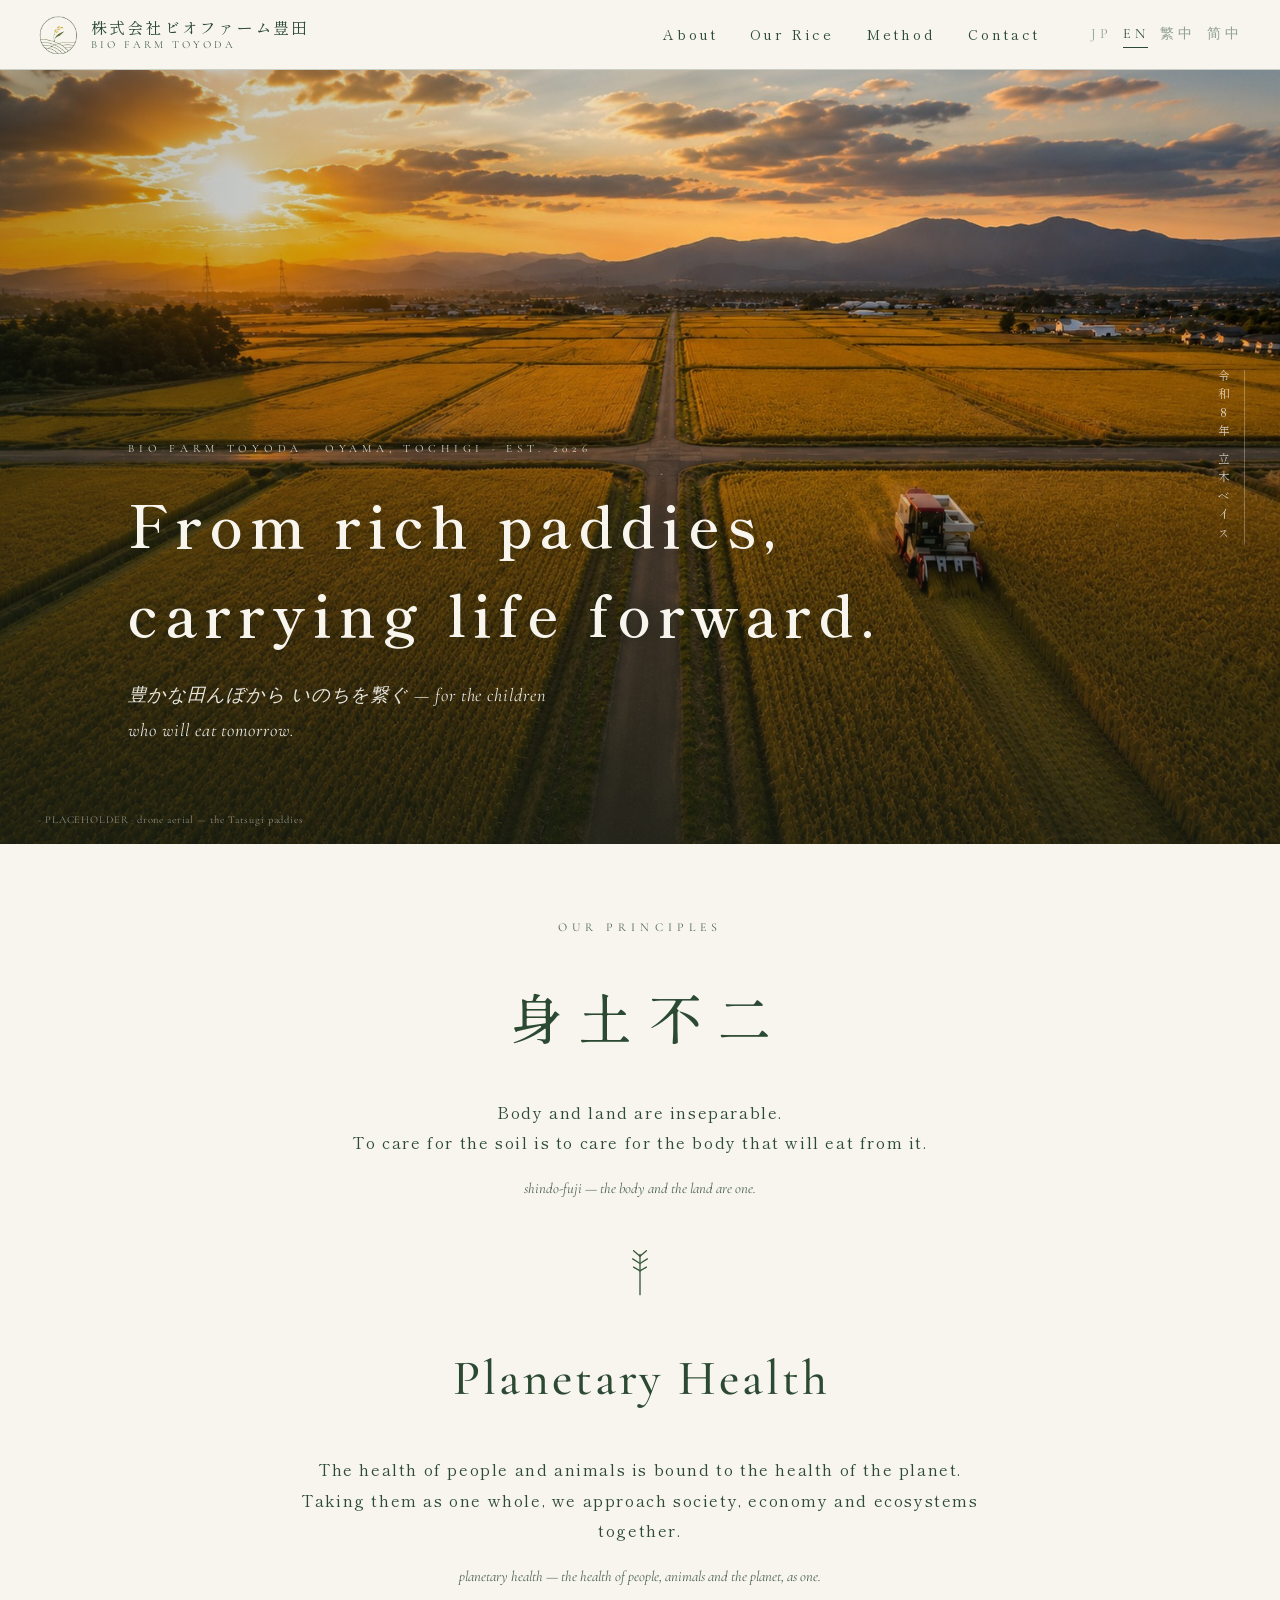
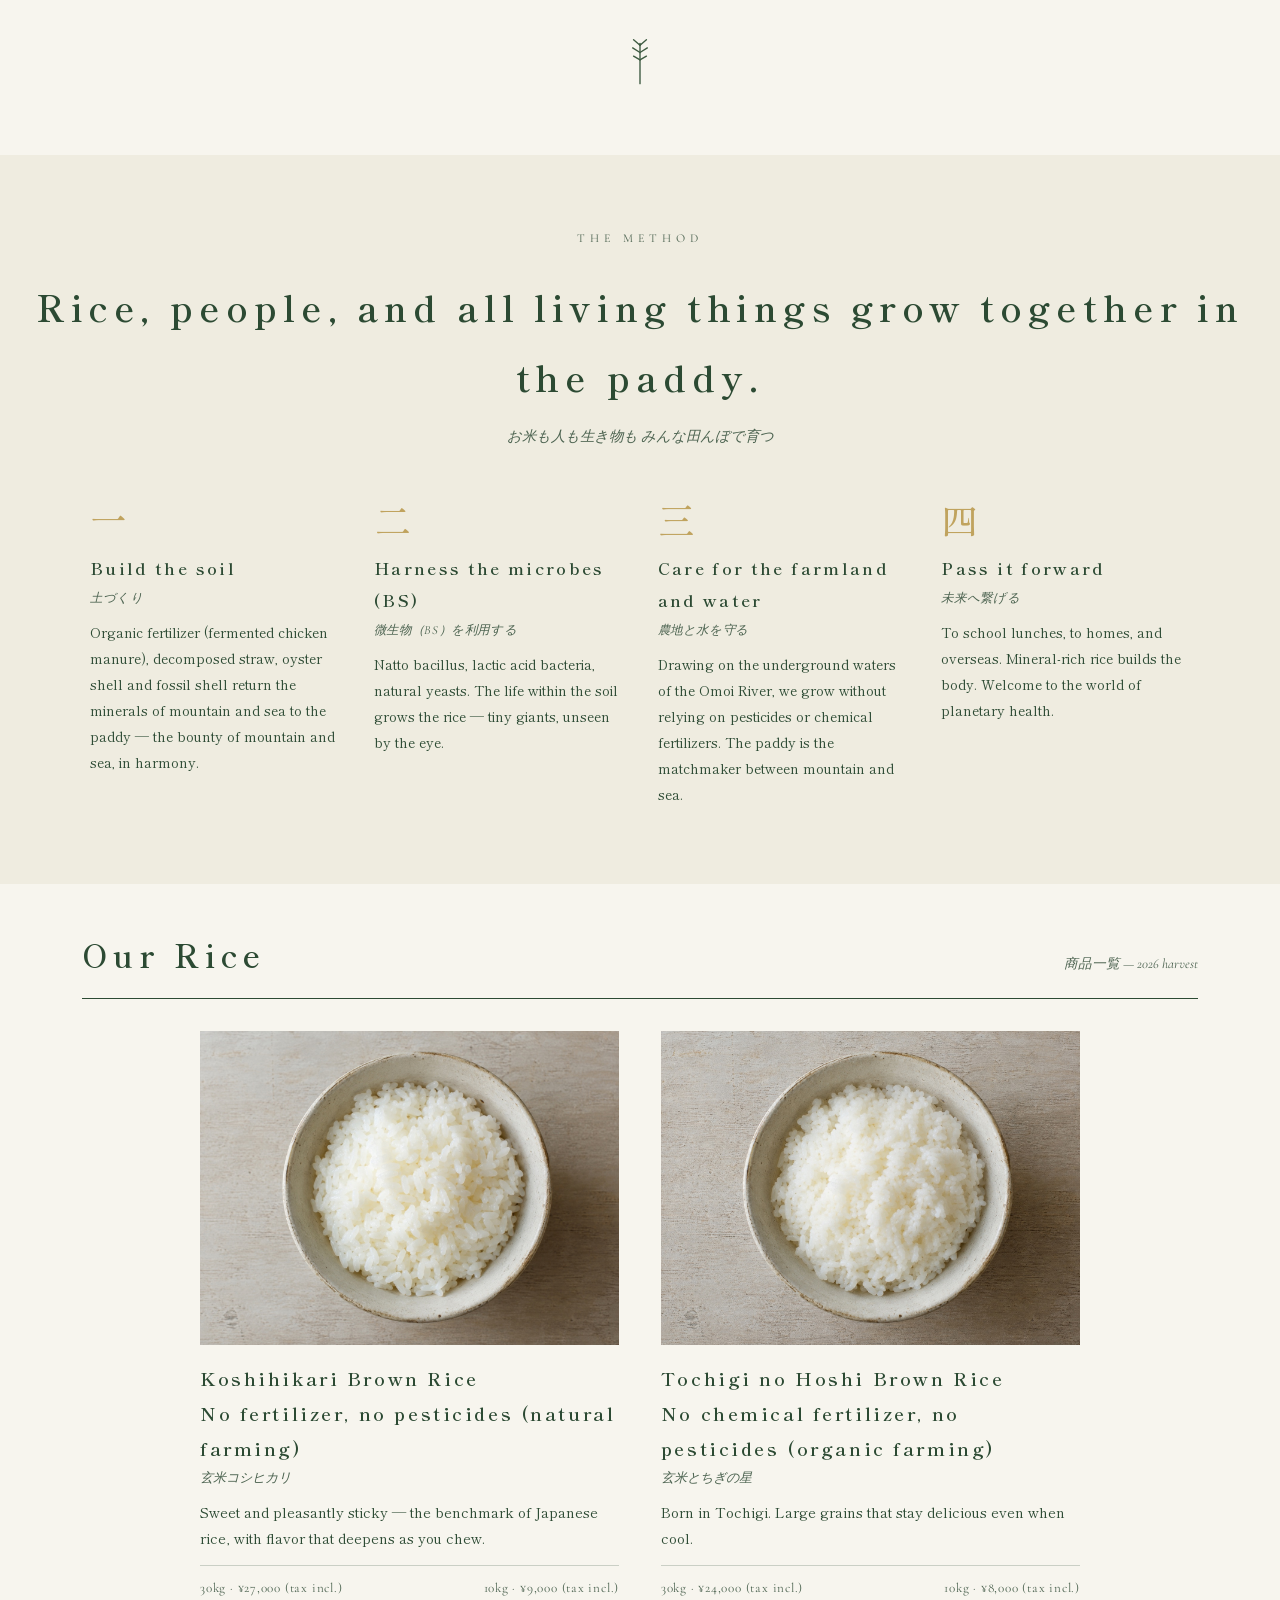
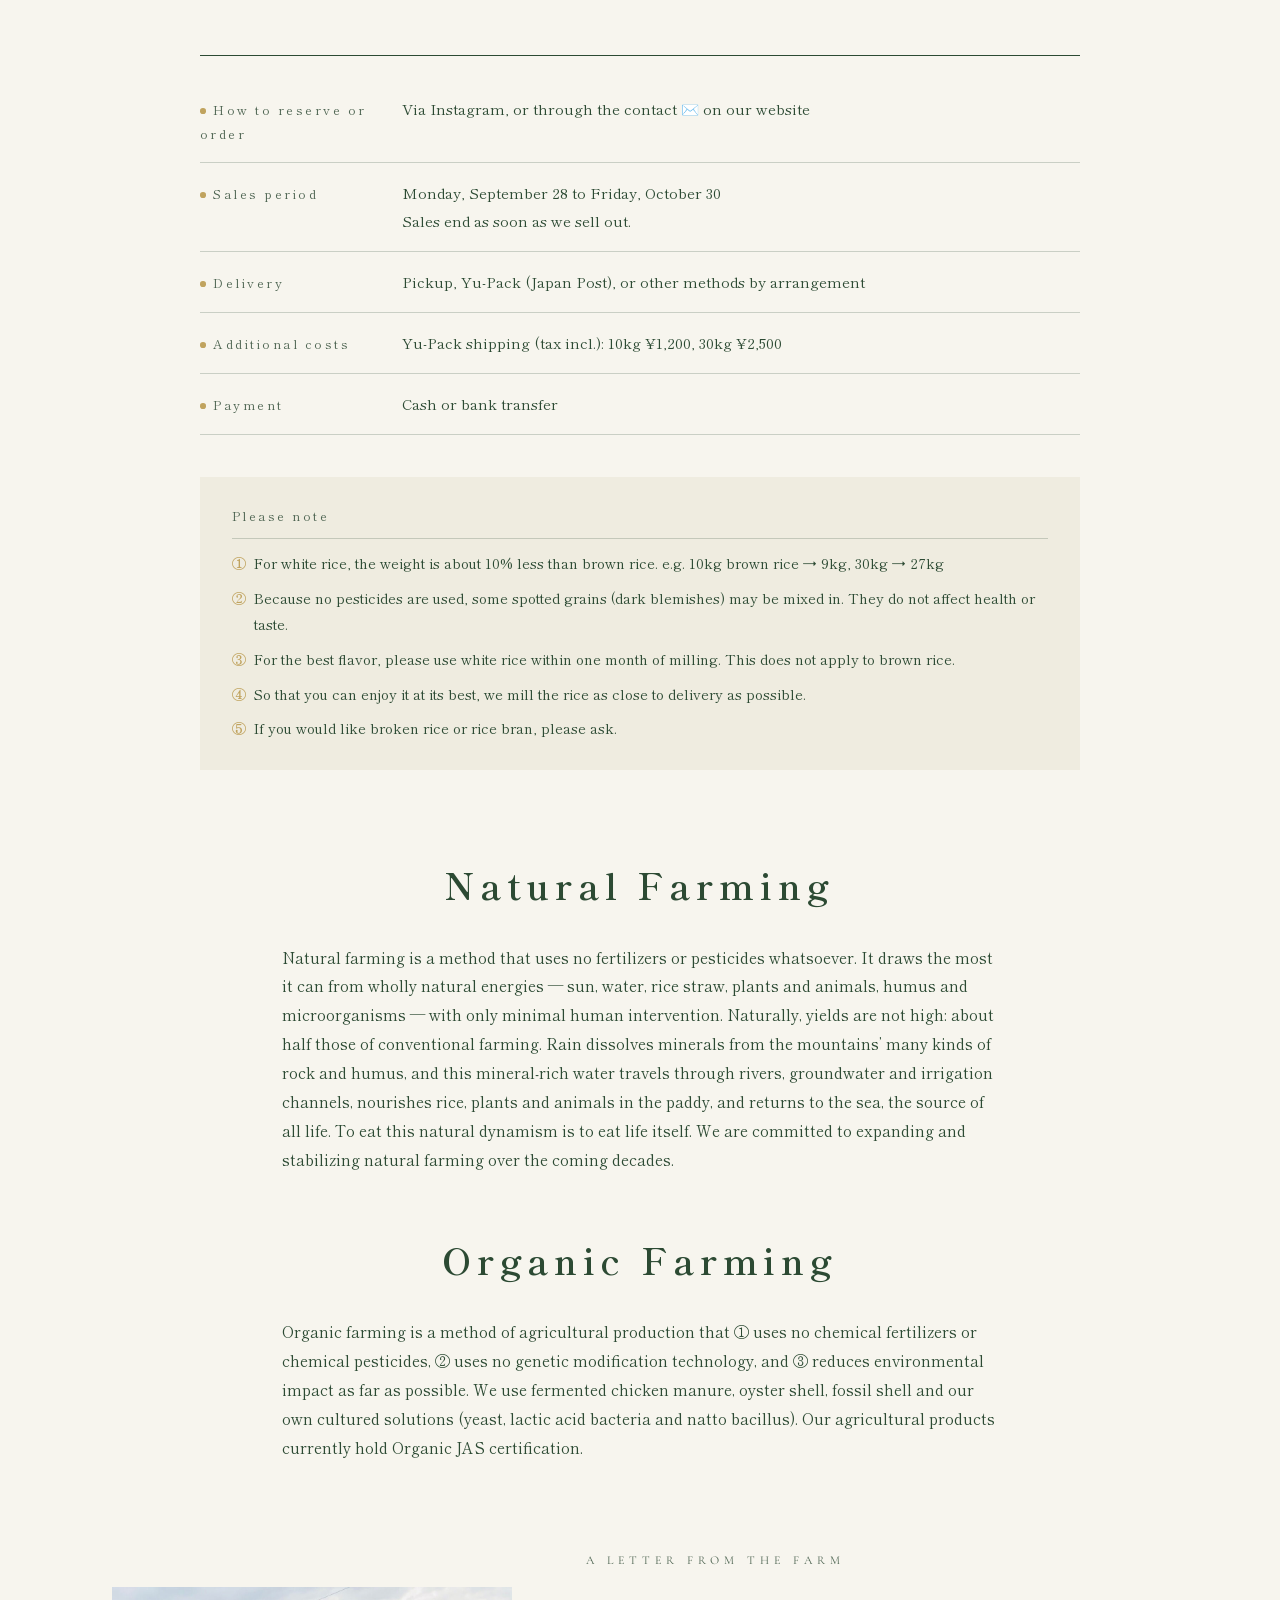
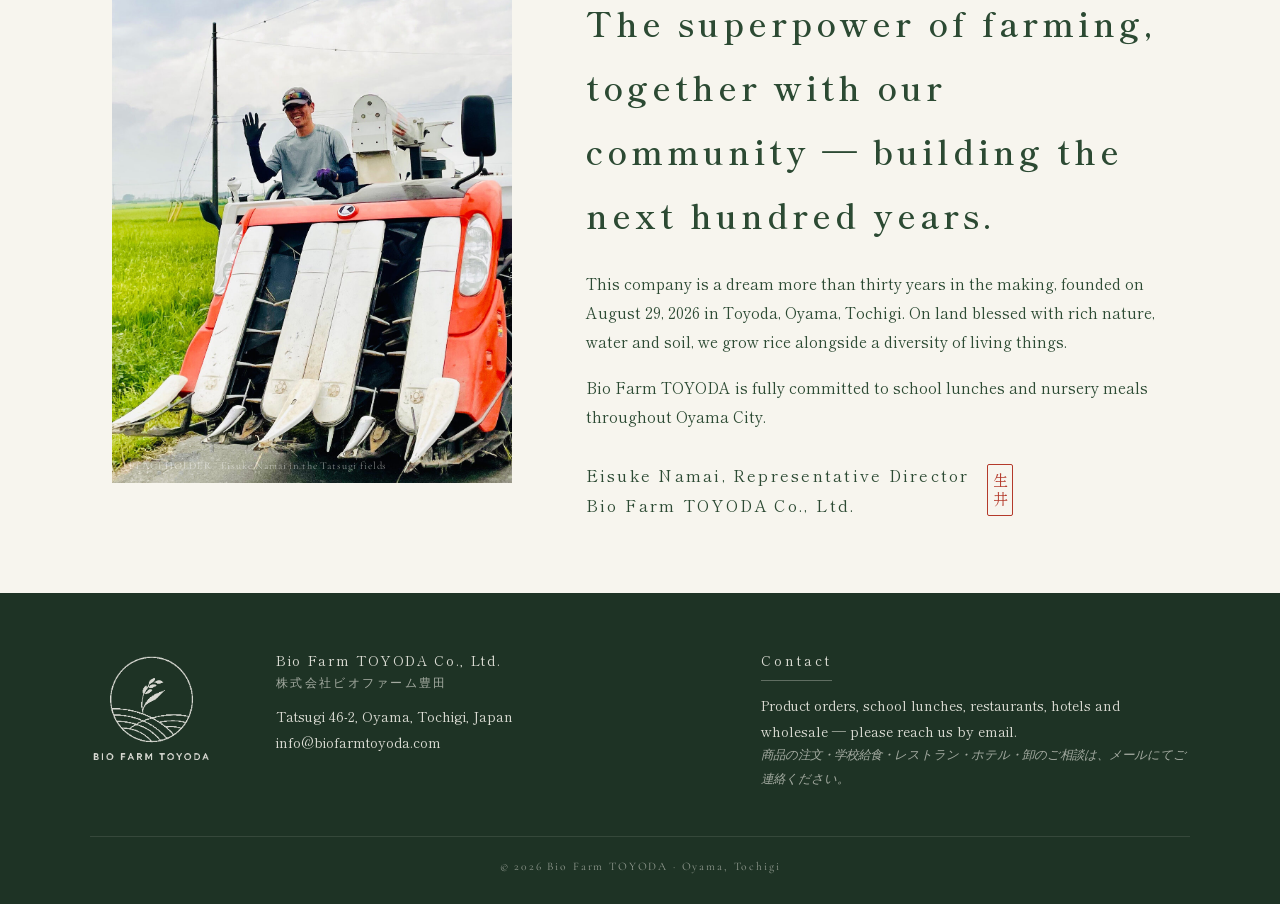
==== commit 8a884b78: "Sync EN and ZH pages with JP: ordering info, farming story, farmland heading Co-Authored-By: Claude " ====
--- a/en/index.html
+++ b/en/index.html
@@ -110,7 +110,7 @@
       </div>
       <div class="method-step">
         <p class="method-num">三</p>
-        <h3>Care for the water<span>水を守る</span></h3>
+        <h3>Care for the farmland and water<span>農地と水を守る</span></h3>
         <p>Drawing on the underground waters of the Omoi River, we grow without relying on pesticides or chemical fertilizers. The paddy is the matchmaker between mountain and sea.</p>
       </div>
       <div class="method-step">
@@ -151,12 +151,51 @@
       </article>
 
     </div>
+
+    <div class="order-info">
+      <dl class="order-list">
+        <div class="order-row">
+          <dt>How to reserve or order</dt>
+          <dd>Via Instagram, or through the contact ✉️ on our website</dd>
+        </div>
+        <div class="order-row">
+          <dt>Sales period</dt>
+          <dd>Monday, September 28 to Friday, October 30<br>Sales end as soon as we sell out.</dd>
+        </div>
+        <div class="order-row">
+          <dt>Delivery</dt>
+          <dd>Pickup, Yu-Pack (Japan Post), or other methods by arrangement</dd>
+        </div>
+        <div class="order-row">
+          <dt>Additional costs</dt>
+          <dd>Yu-Pack shipping (tax incl.): 10kg ¥1,200, 30kg ¥2,500</dd>
+        </div>
+        <div class="order-row">
+          <dt>Payment</dt>
+          <dd>Cash or bank transfer</dd>
+        </div>
+      </dl>
+
+      <div class="order-notes">
+        <p class="order-notes-title">Please note</p>
+        <ol class="order-notes-list">
+          <li><span class="order-note-num">①</span>For white rice, the weight is about 10% less than brown rice. e.g. 10kg brown rice → 9kg, 30kg → 27kg</li>
+          <li><span class="order-note-num">②</span>Because no pesticides are used, some spotted grains (dark blemishes) may be mixed in. They do not affect health or taste.</li>
+          <li><span class="order-note-num">③</span>For the best flavor, please use white rice within one month of milling. This does not apply to brown rice.</li>
+          <li><span class="order-note-num">④</span>So that you can enjoy it at its best, we mill the rice as close to delivery as possible.</li>
+          <li><span class="order-note-num">⑤</span>If you would like broken rice or rice bran, please ask.</li>
+        </ol>
+      </div>
+    </div>
   </section>
 
   <!-- ============ STORY (placeholder copy) ============ -->
   <section class="story" id="story">
-    <h2 class="story-title">Lorem ipsum dolor sit amet</h2>
-    <p class="story-body">Lorem ipsum dolor sit amet, consectetur adipiscing elit, sed do eiusmod tempor incididunt ut labore et dolore magna aliqua. Ut enim ad minim veniam, quis nostrud exercitation ullamco laboris nisi ut aliquip ex ea commodo consequat. Duis aute irure dolor in reprehenderit in voluptate velit esse cillum dolore eu fugiat nulla pariatur. Excepteur sint occaecat cupidatat non proident, sunt in culpa qui officia deserunt mollit anim id est laborum.</p>
+    <h2 class="story-title">Natural Farming</h2>
+    <p class="story-body">Natural farming is a method that uses no fertilizers or pesticides whatsoever. It draws the most it can from wholly natural energies — sun, water, rice straw, plants and animals, humus and microorganisms — with only minimal human intervention. Naturally, yields are not high: about half those of conventional farming. Rain dissolves minerals from the mountains’ many kinds of rock and humus, and this mineral-rich water travels through rivers, groundwater and irrigation channels, nourishes rice, plants and animals in the paddy, and returns to the sea, the source of all life. To eat this natural dynamism is to eat life itself. We are committed to expanding and stabilizing natural farming over the coming decades.</p>
+
+    <h2 class="story-title story-title-second">Organic Farming</h2>
+    <p class="story-body">Organic farming is a method of agricultural production that ① uses no chemical fertilizers or chemical pesticides, ② uses no genetic modification technology, and ③ reduces environmental impact as far as possible. We use fermented chicken manure, oyster shell, fossil shell and our own cultured solutions (yeast, lactic acid bacteria and natto bacillus). Our agricultural products currently hold Organic JAS certification.</p>
   </section>
 
   <!-- ============ LETTER ============ -->
--- a/css/style.css
+++ b/css/style.css
@@ -361,7 +361,7 @@
   .product-grid { grid-template-columns: repeat(2, 1fr); gap: 2rem 1.6rem; }
 }
 @media (min-width: 980px) {
-  .product-grid { grid-template-columns: repeat(4, 1fr); gap: 1.8rem; }
+  .product-grid { grid-template-columns: repeat(2, 1fr); gap: 2.6rem; max-width: 880px; margin: 0 auto; }
 }
 
 .product-art {
@@ -405,6 +405,94 @@
   color: var(--ink-soft);
 }
 
+/* ---- Ordering info (below product grid) ---- */
+
+.order-info {
+  max-width: 880px;
+  margin: 3rem auto 0;
+  padding-top: 2rem;
+  border-top: 1px solid var(--ink);
+  font-size: 0.92rem;
+  line-height: 1.9;
+}
+
+.order-list {
+  display: grid;
+  grid-template-columns: 1fr;
+  gap: 0;
+}
+
+.order-row {
+  padding: 0.85rem 0;
+  border-bottom: 1px solid var(--line);
+}
+.order-row:first-child { padding-top: 0; }
+
+.order-row dt {
+  font-size: 0.78rem;
+  letter-spacing: 0.2em;
+  color: var(--ink-soft);
+  margin-bottom: 0.2rem;
+}
+.order-row dt::before {
+  content: "";
+  display: inline-block;
+  width: 0.45em;
+  height: 0.45em;
+  margin-right: 0.6em;
+  vertical-align: 0.1em;
+  background: var(--gold);
+  border-radius: 50%;
+}
+
+.order-row dd { margin: 0; }
+
+.order-notes {
+  margin-top: 2rem;
+  padding: 1.4rem 1.3rem;
+  background: var(--cream-deep);
+}
+
+.order-notes-title {
+  font-size: 0.78rem;
+  letter-spacing: 0.2em;
+  color: var(--ink-soft);
+  padding-bottom: 0.55rem;
+  margin-bottom: 0.7rem;
+  border-bottom: 1px solid var(--line);
+}
+
+.order-notes-list {
+  list-style: none;
+  font-size: 0.88rem;
+  line-height: 1.85;
+}
+.order-notes-list li {
+  display: flex;
+  gap: 0.5rem;
+  align-items: flex-start;
+}
+.order-notes-list li + li { margin-top: 0.55rem; }
+
+.order-note-num {
+  flex: 0 0 auto;
+  color: var(--gold);
+  font-weight: 600;
+}
+
+@media (min-width: 720px) {
+  .order-info { margin-top: 3.4rem; padding-top: 2.4rem; }
+  .order-row {
+    display: grid;
+    grid-template-columns: 11rem 1fr;
+    gap: 1.6rem;
+    align-items: baseline;
+    padding: 1rem 0;
+  }
+  .order-row dt { margin-bottom: 0; }
+  .order-notes { margin-top: 2.6rem; padding: 1.8rem 2rem; }
+}
+
 /* ============ STORY (single text block) ============ */
 
 .story {
@@ -425,6 +513,8 @@
   font-size: 0.95rem;
   text-align: left;
 }
+
+.story-title-second { margin-top: 3.2rem; }
 
 /* ============ METHOD ============ */
 
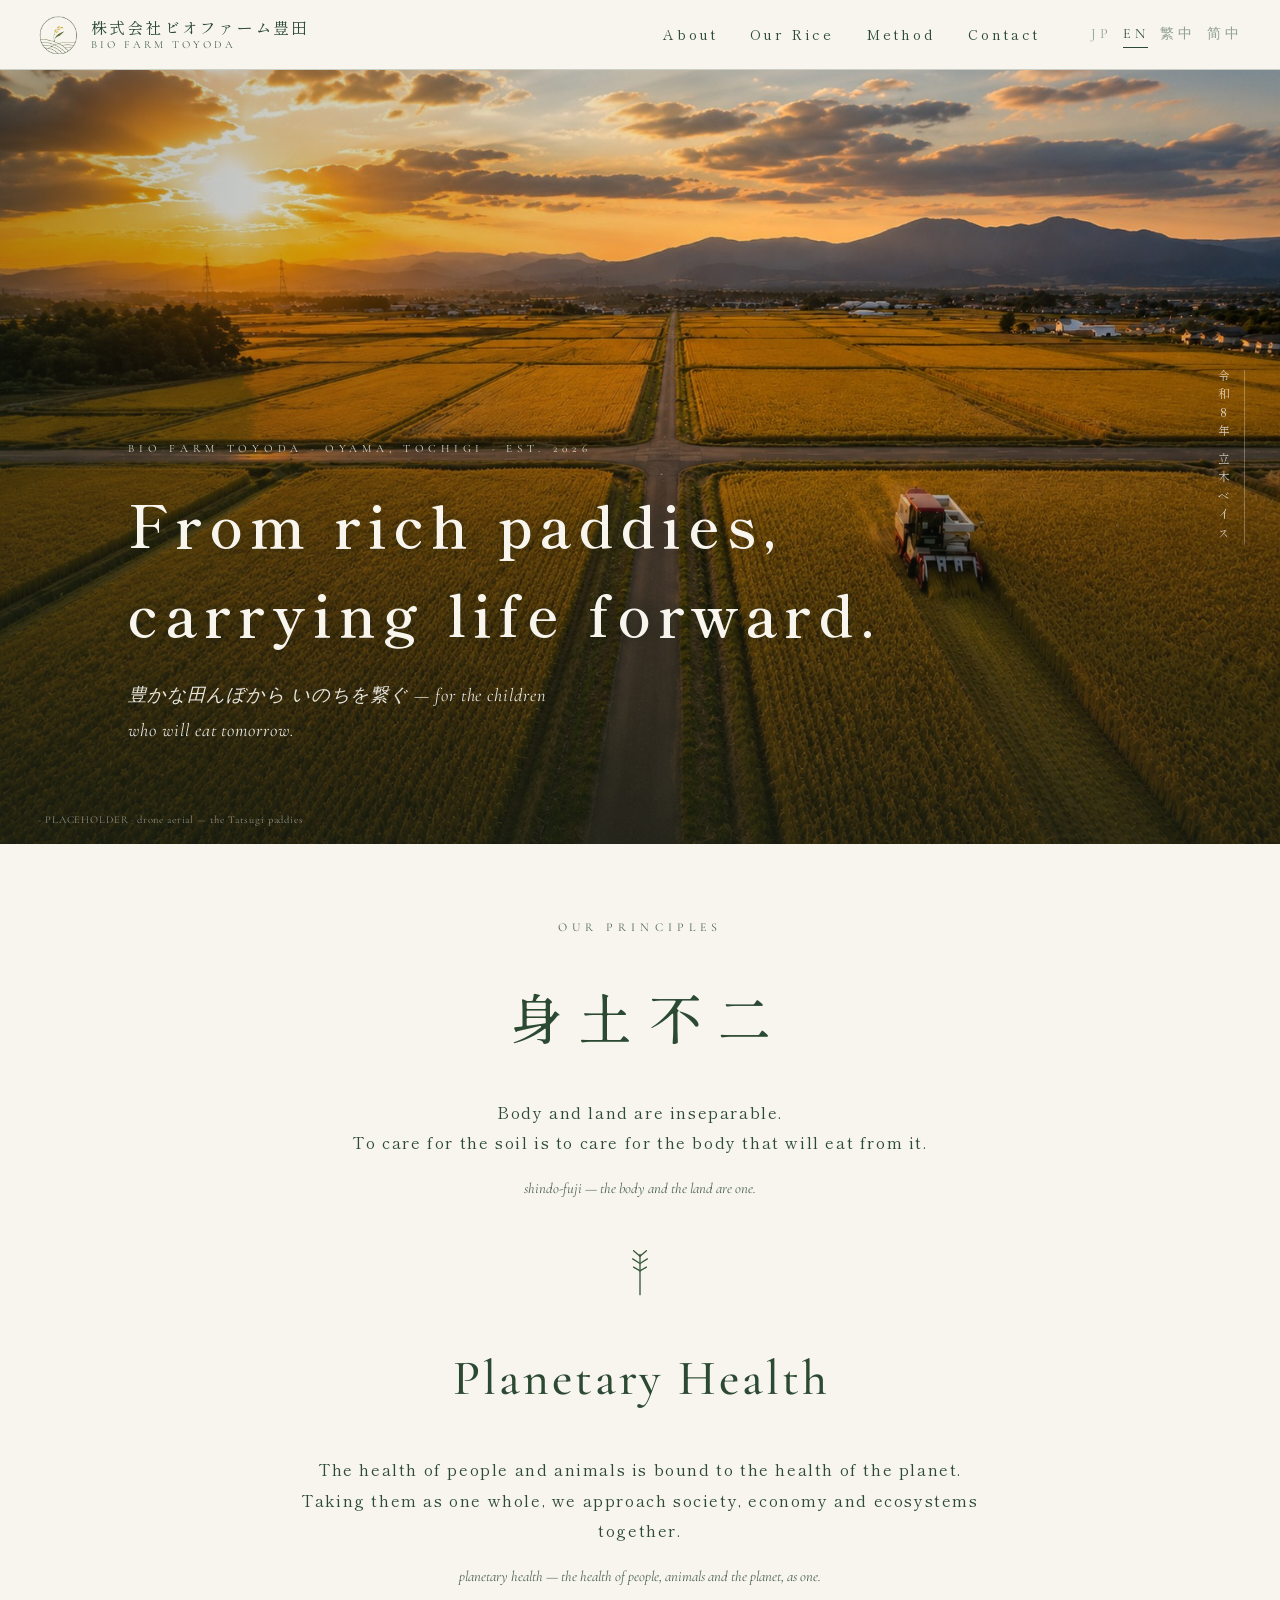
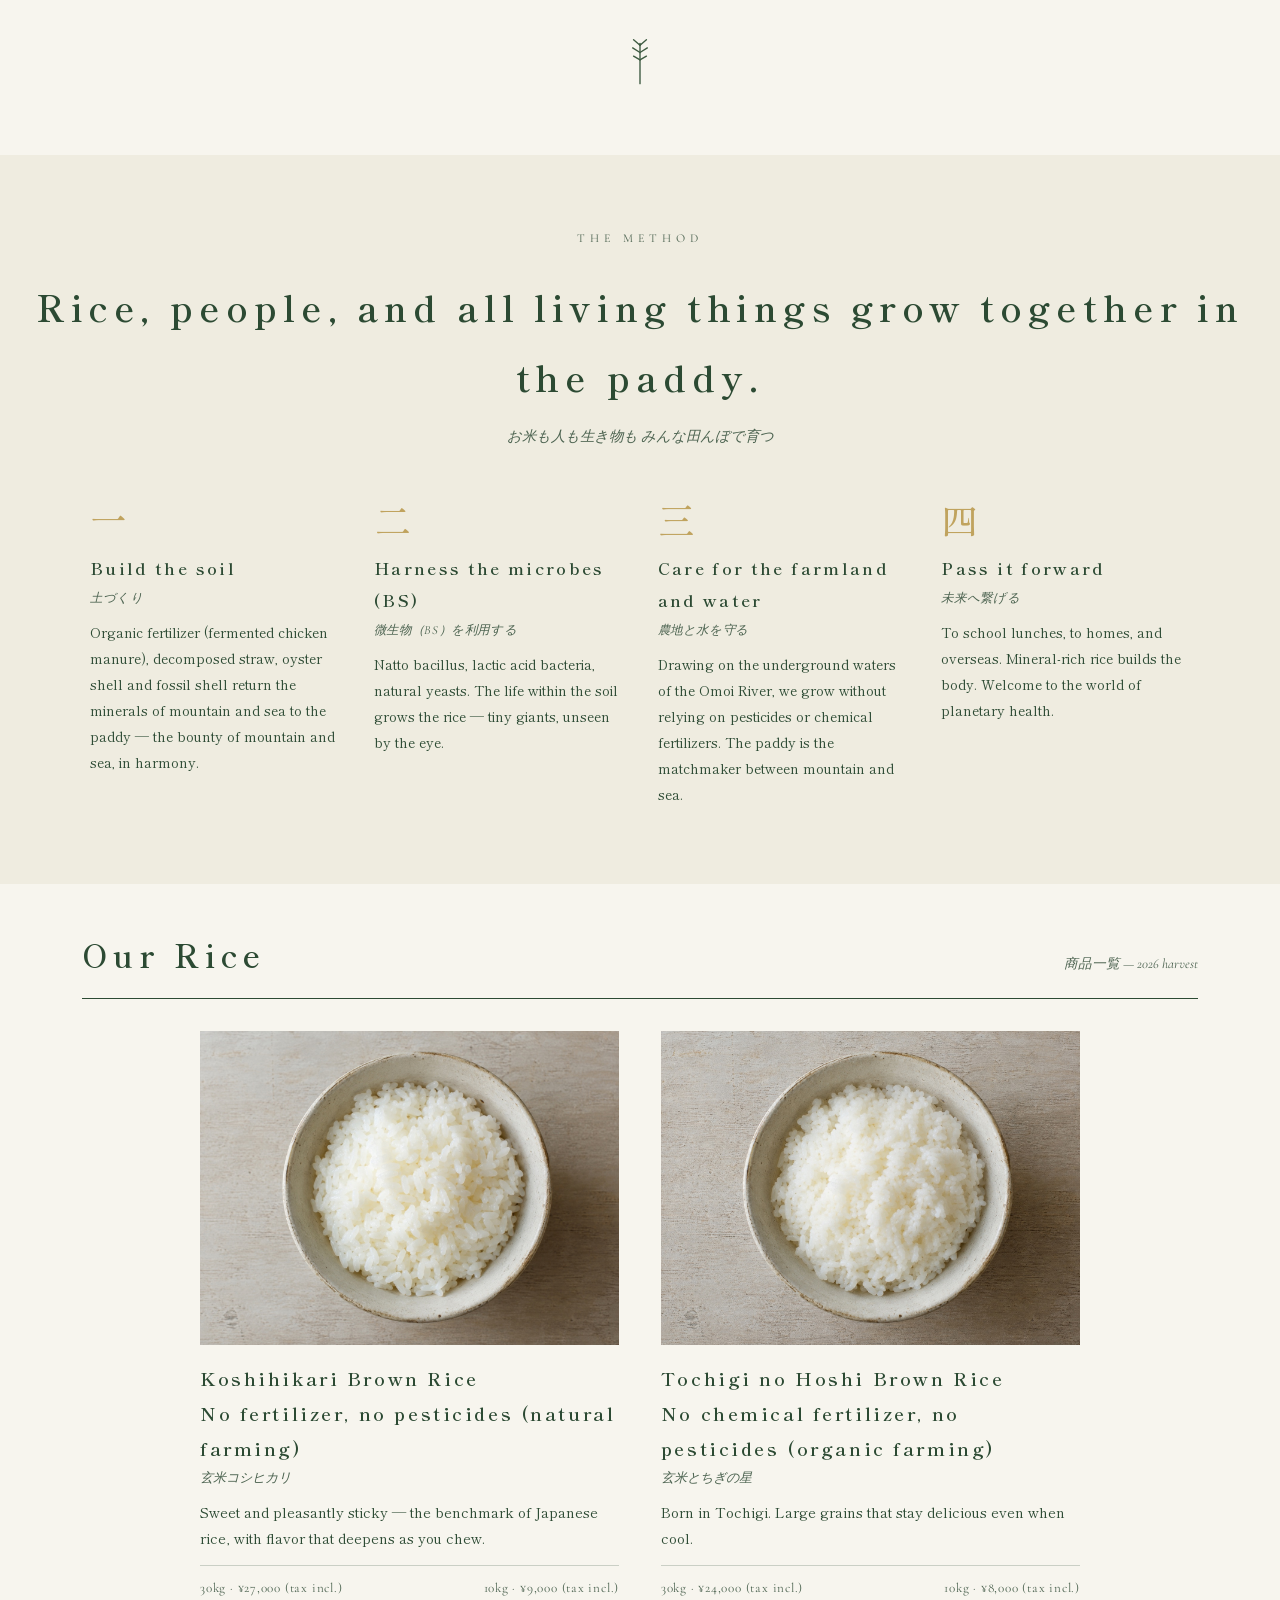
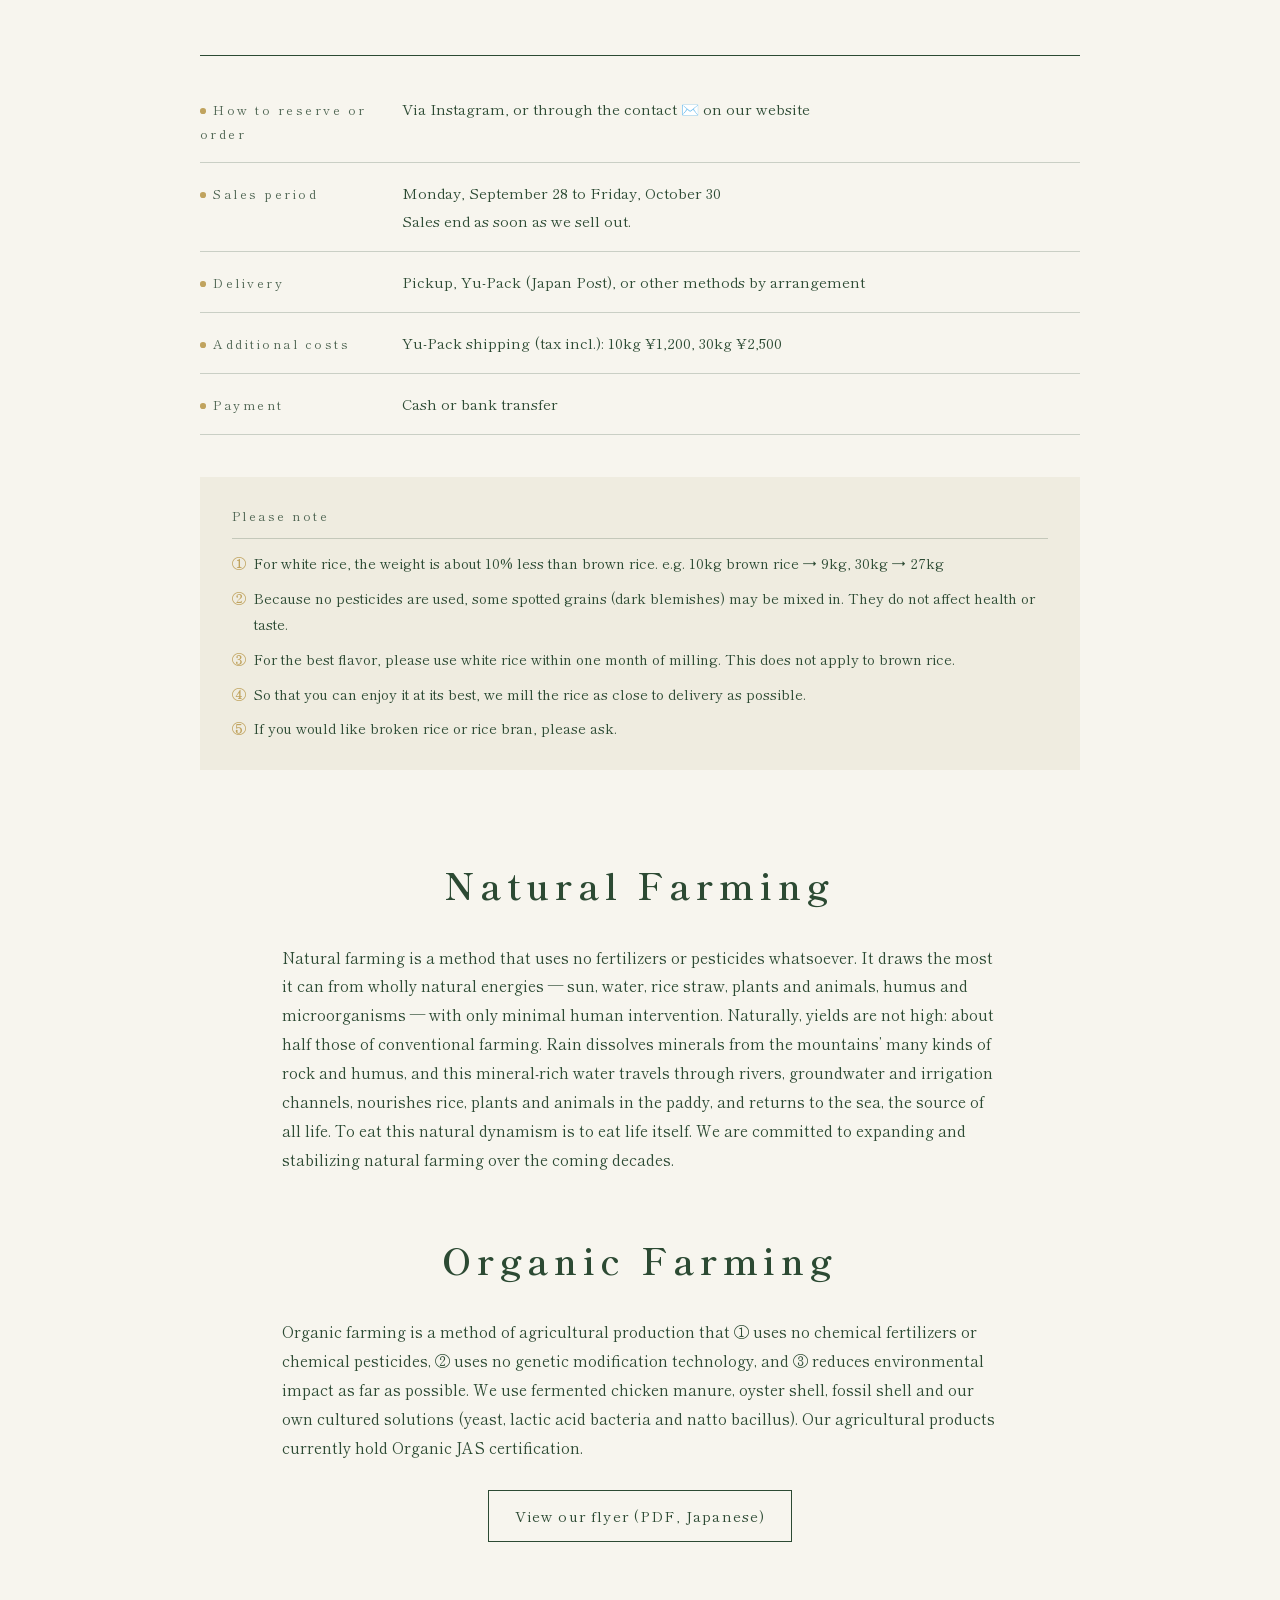
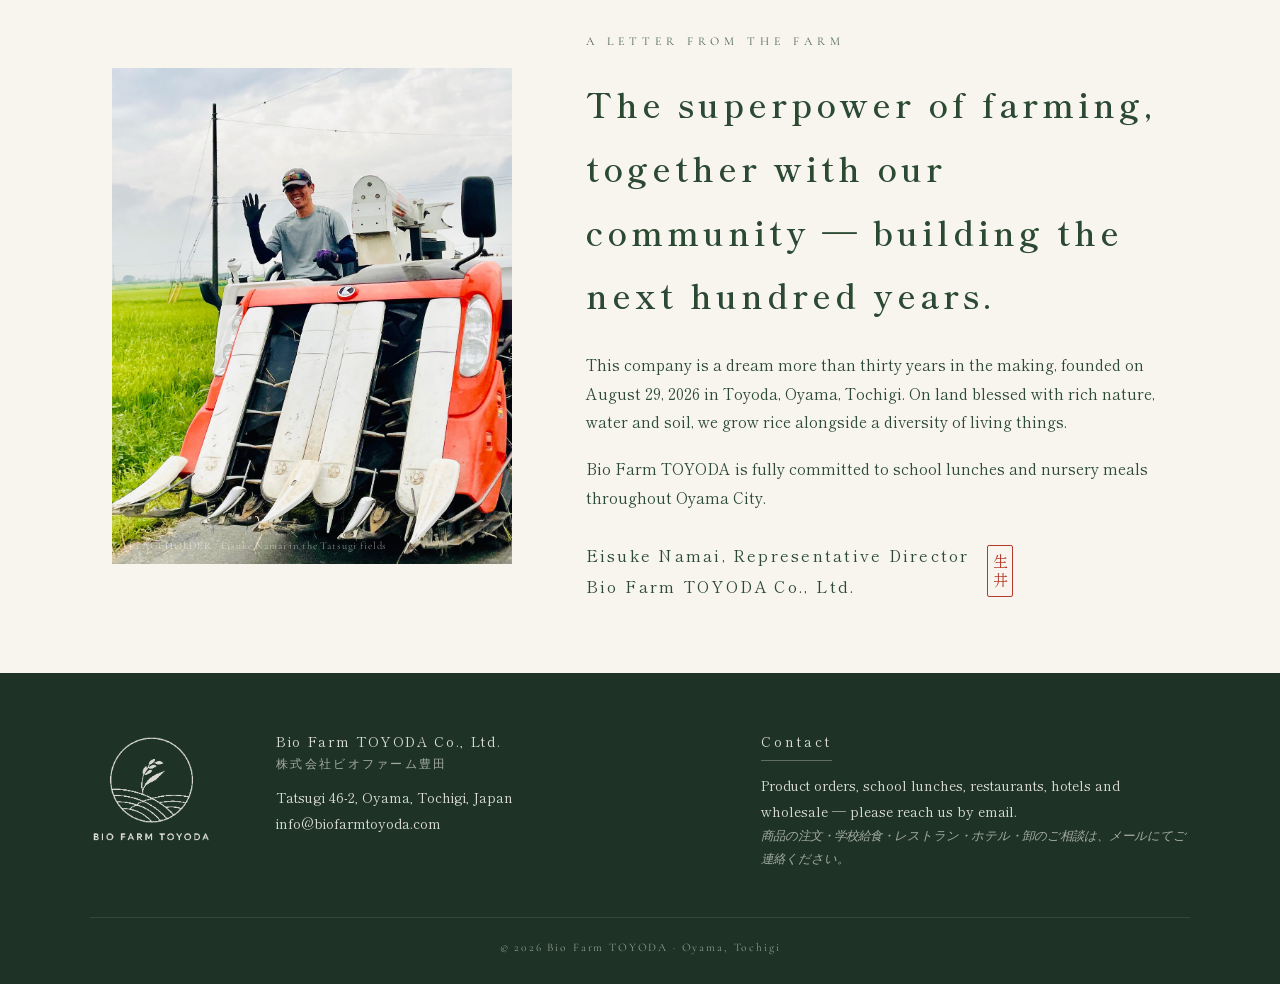
==== commit 65864dee: "Add flyer PDF link under Organic Farming on all language pages Co-Authored-By: Claude Opus 5.5 <nore" ====
--- a/en/index.html
+++ b/en/index.html
@@ -196,6 +196,7 @@
 
     <h2 class="story-title story-title-second">Organic Farming</h2>
     <p class="story-body">Organic farming is a method of agricultural production that ① uses no chemical fertilizers or chemical pesticides, ② uses no genetic modification technology, and ③ reduces environmental impact as far as possible. We use fermented chicken manure, oyster shell, fossil shell and our own cultured solutions (yeast, lactic acid bacteria and natto bacillus). Our agricultural products currently hold Organic JAS certification.</p>
+    <p class="story-link"><a href="../assets/flyer.pdf" target="_blank" rel="noopener">View our flyer (PDF, Japanese)</a></p>
   </section>
 
   <!-- ============ LETTER ============ -->
--- a/css/style.css
+++ b/css/style.css
@@ -516,6 +516,24 @@
 
 .story-title-second { margin-top: 3.2rem; }
 
+.story-link { margin-top: 1.8rem; }
+
+.story-link a {
+  display: inline-block;
+  padding: 0.7rem 1.6rem;
+  border: 1px solid var(--ink);
+  color: var(--ink);
+  text-decoration: none;
+  font-size: 0.9rem;
+  letter-spacing: 0.08em;
+  transition: background 0.2s, color 0.2s;
+}
+
+.story-link a:hover {
+  background: var(--ink);
+  color: var(--cream);
+}
+
 /* ============ METHOD ============ */
 
 .method {
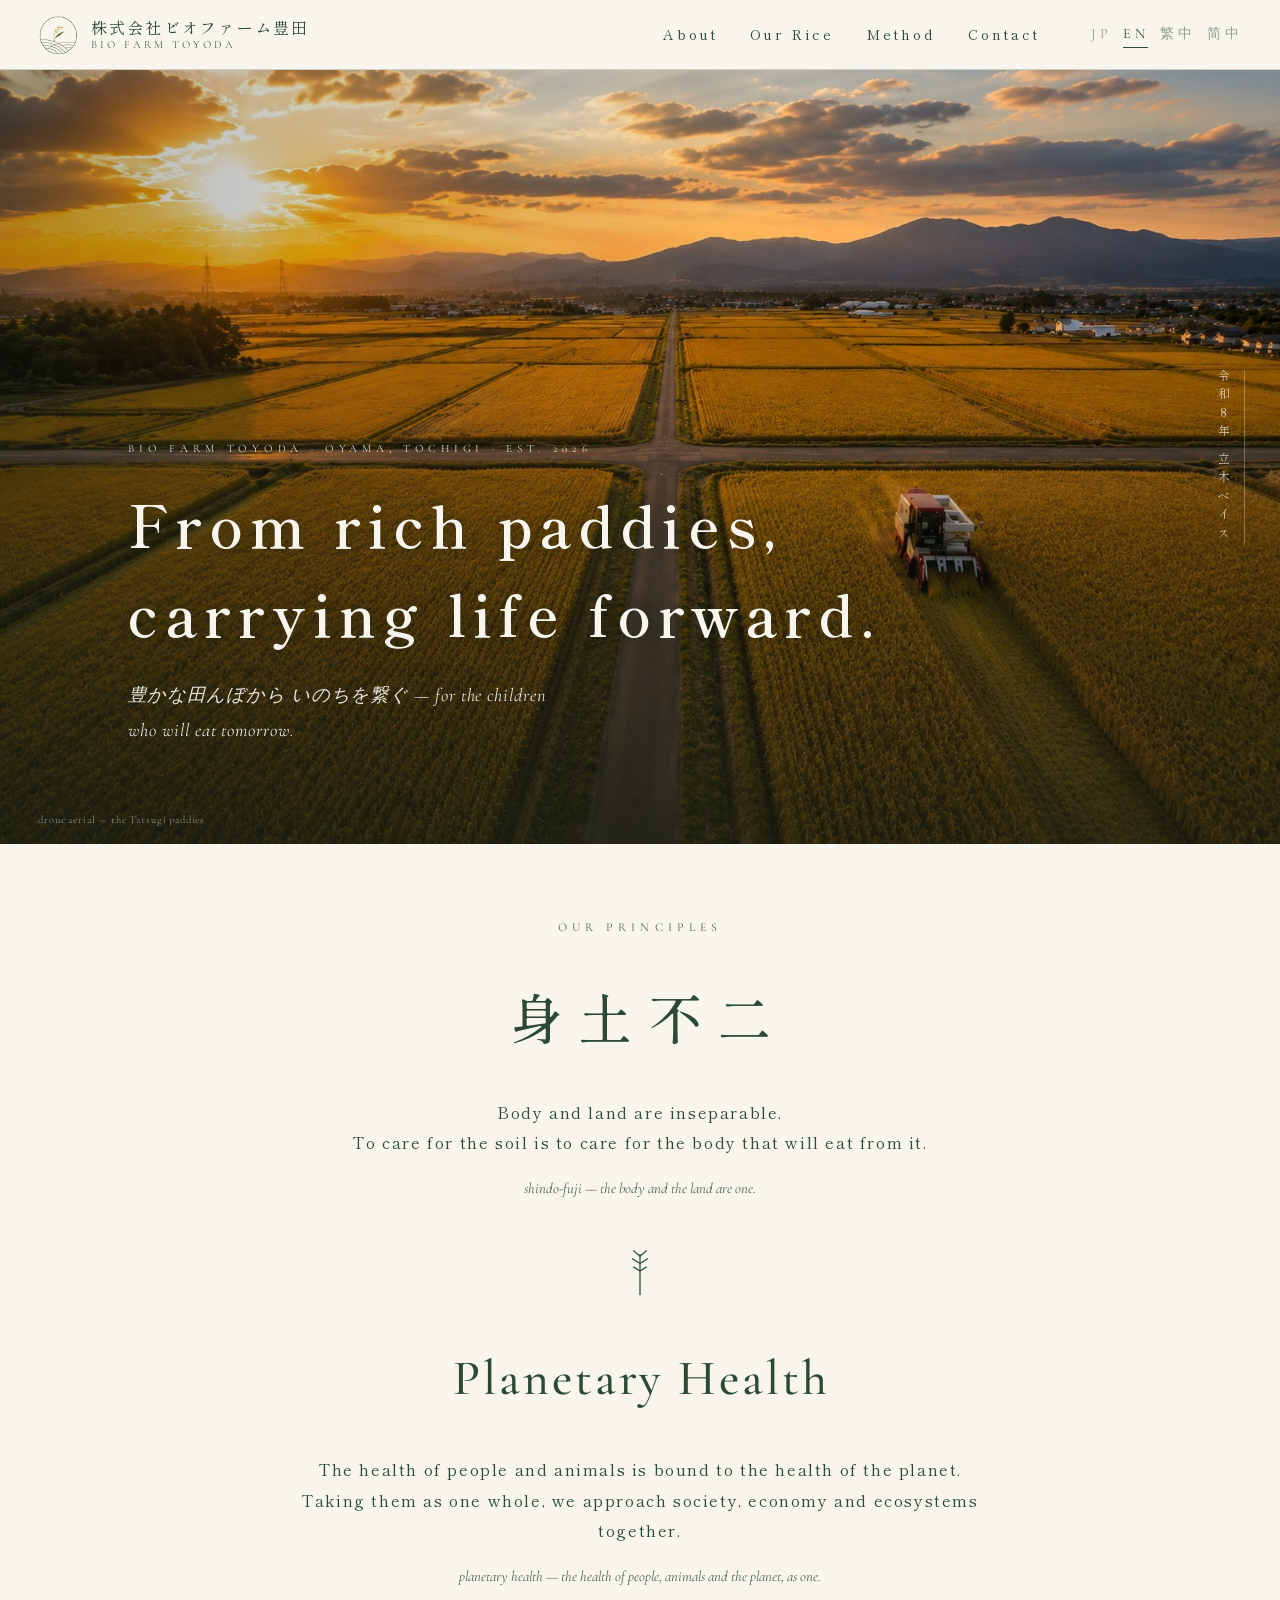
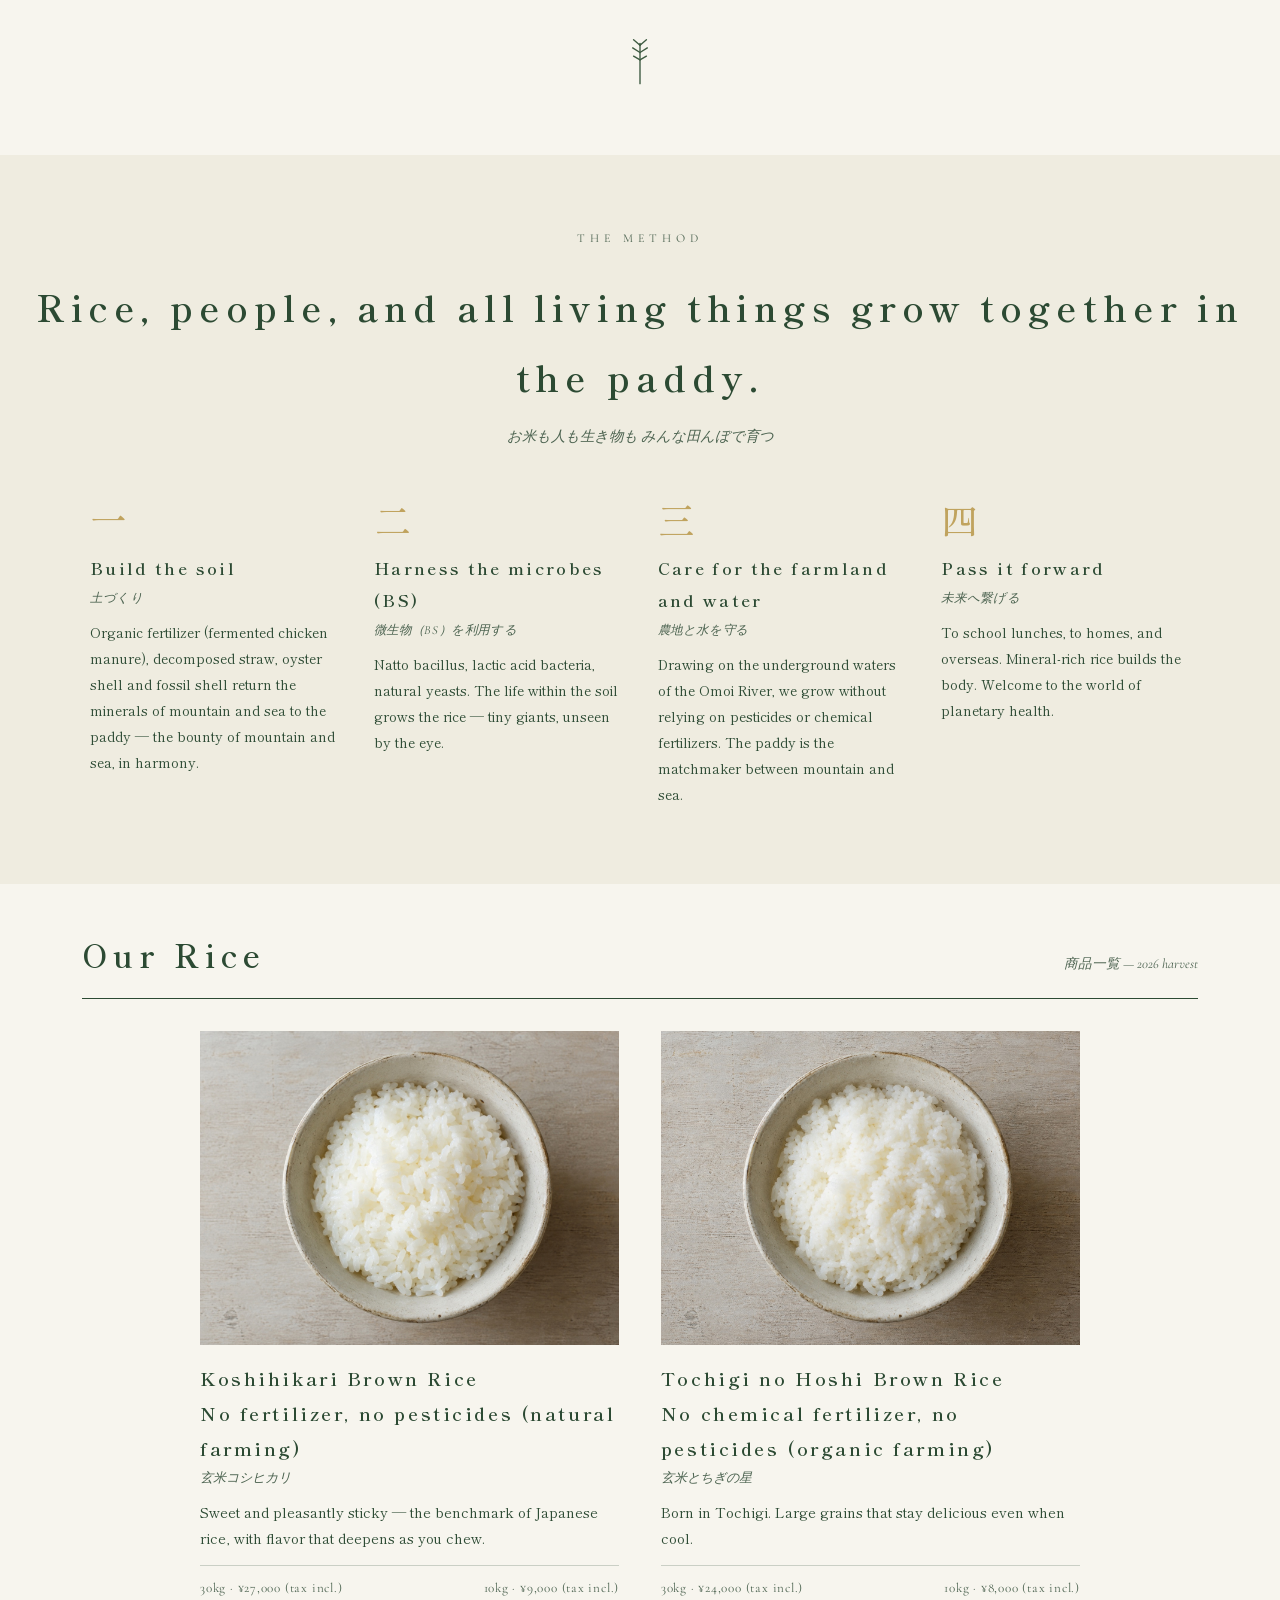
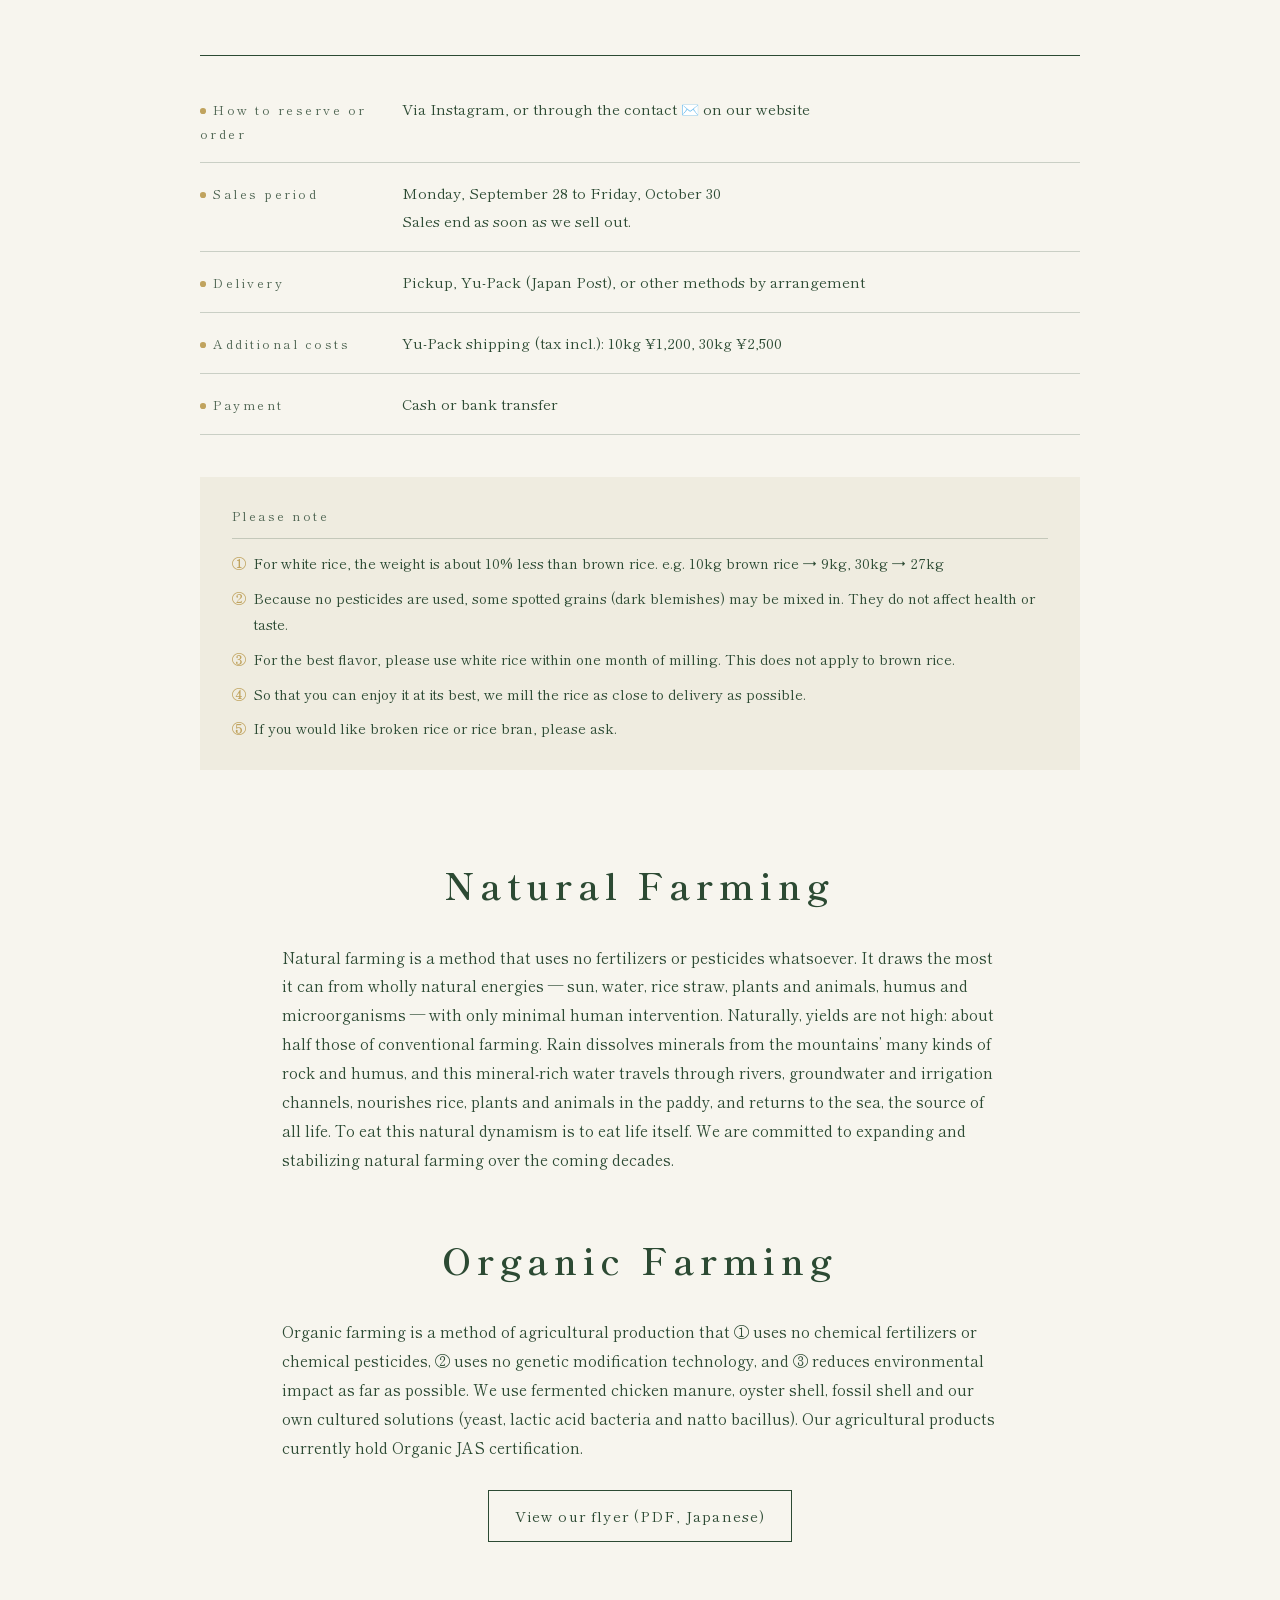
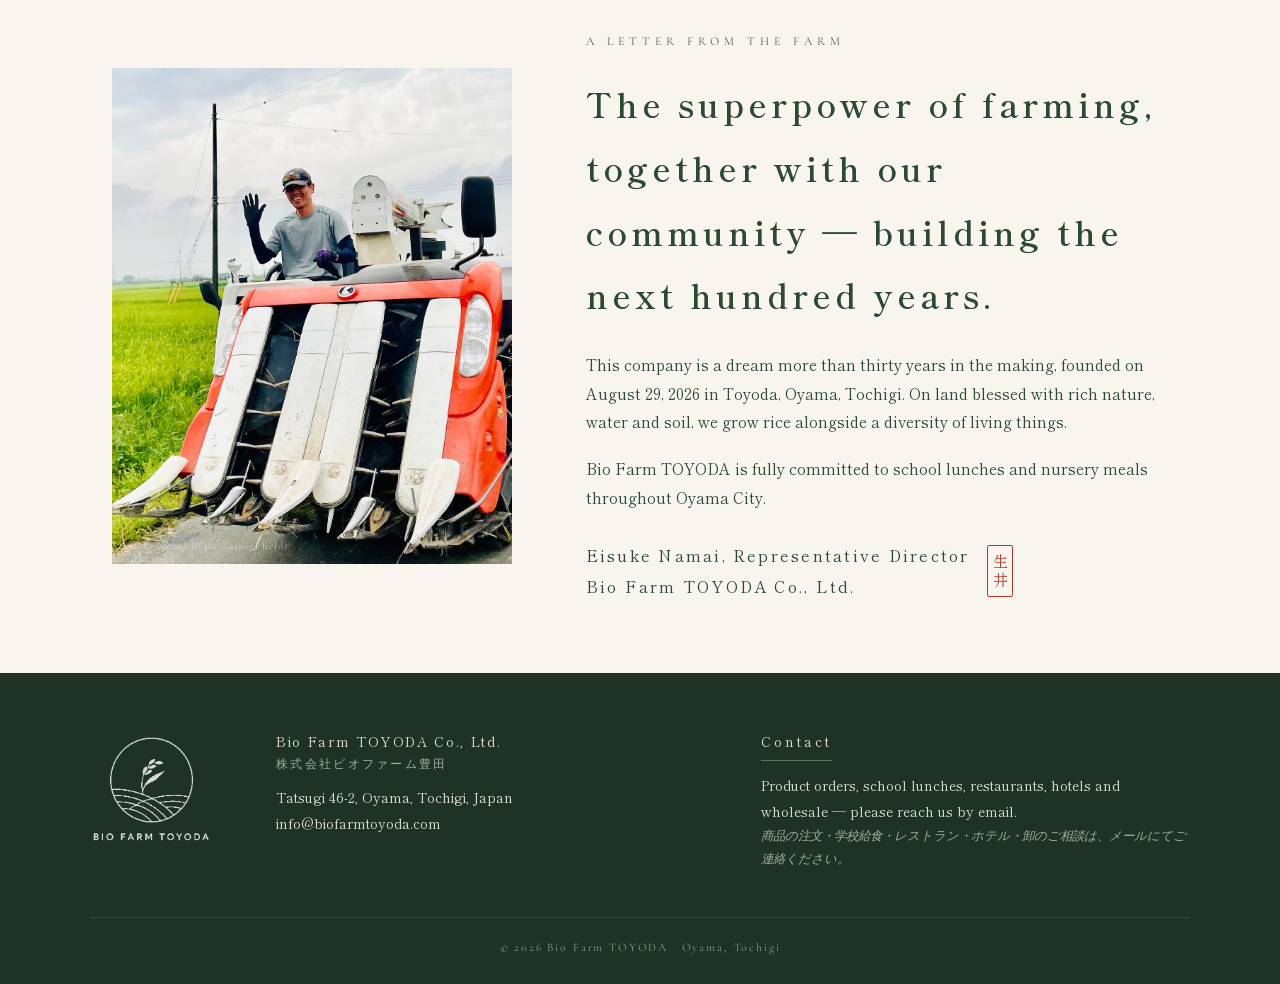
==== commit f2d35ae4: "Remove PLACEHOLDER labels from photo captions on all pages Co-Authored-By: Claude Opus 5.5 <noreply@" ====
--- a/en/index.html
+++ b/en/index.html
@@ -60,7 +60,7 @@
     </div>
 
     <p class="hero-tategaki" aria-hidden="true">令和８年 立木ベイス</p>
-    <p class="placeholder-caption hero-caption">◇ PLACEHOLDER · drone aerial — the Tatsugi paddies</p>
+    <p class="placeholder-caption hero-caption">drone aerial — the Tatsugi paddies</p>
   </section>
 
   <!-- ============ PRINCIPLE ============ -->
@@ -203,7 +203,7 @@
   <section class="letter" id="about">
     <figure class="letter-portrait">
       <img src="../assets/founder.jpg" alt="Eisuke Namai, Representative Director, waving from a combine harvester in the Tatsugi rice fields" loading="lazy">
-      <figcaption class="placeholder-caption">◇ PLACEHOLDER · Eisuke Namai in the Tatsugi fields</figcaption>
+      <figcaption class="placeholder-caption">Eisuke Namai in the Tatsugi fields</figcaption>
     </figure>
 
     <div class="letter-body">
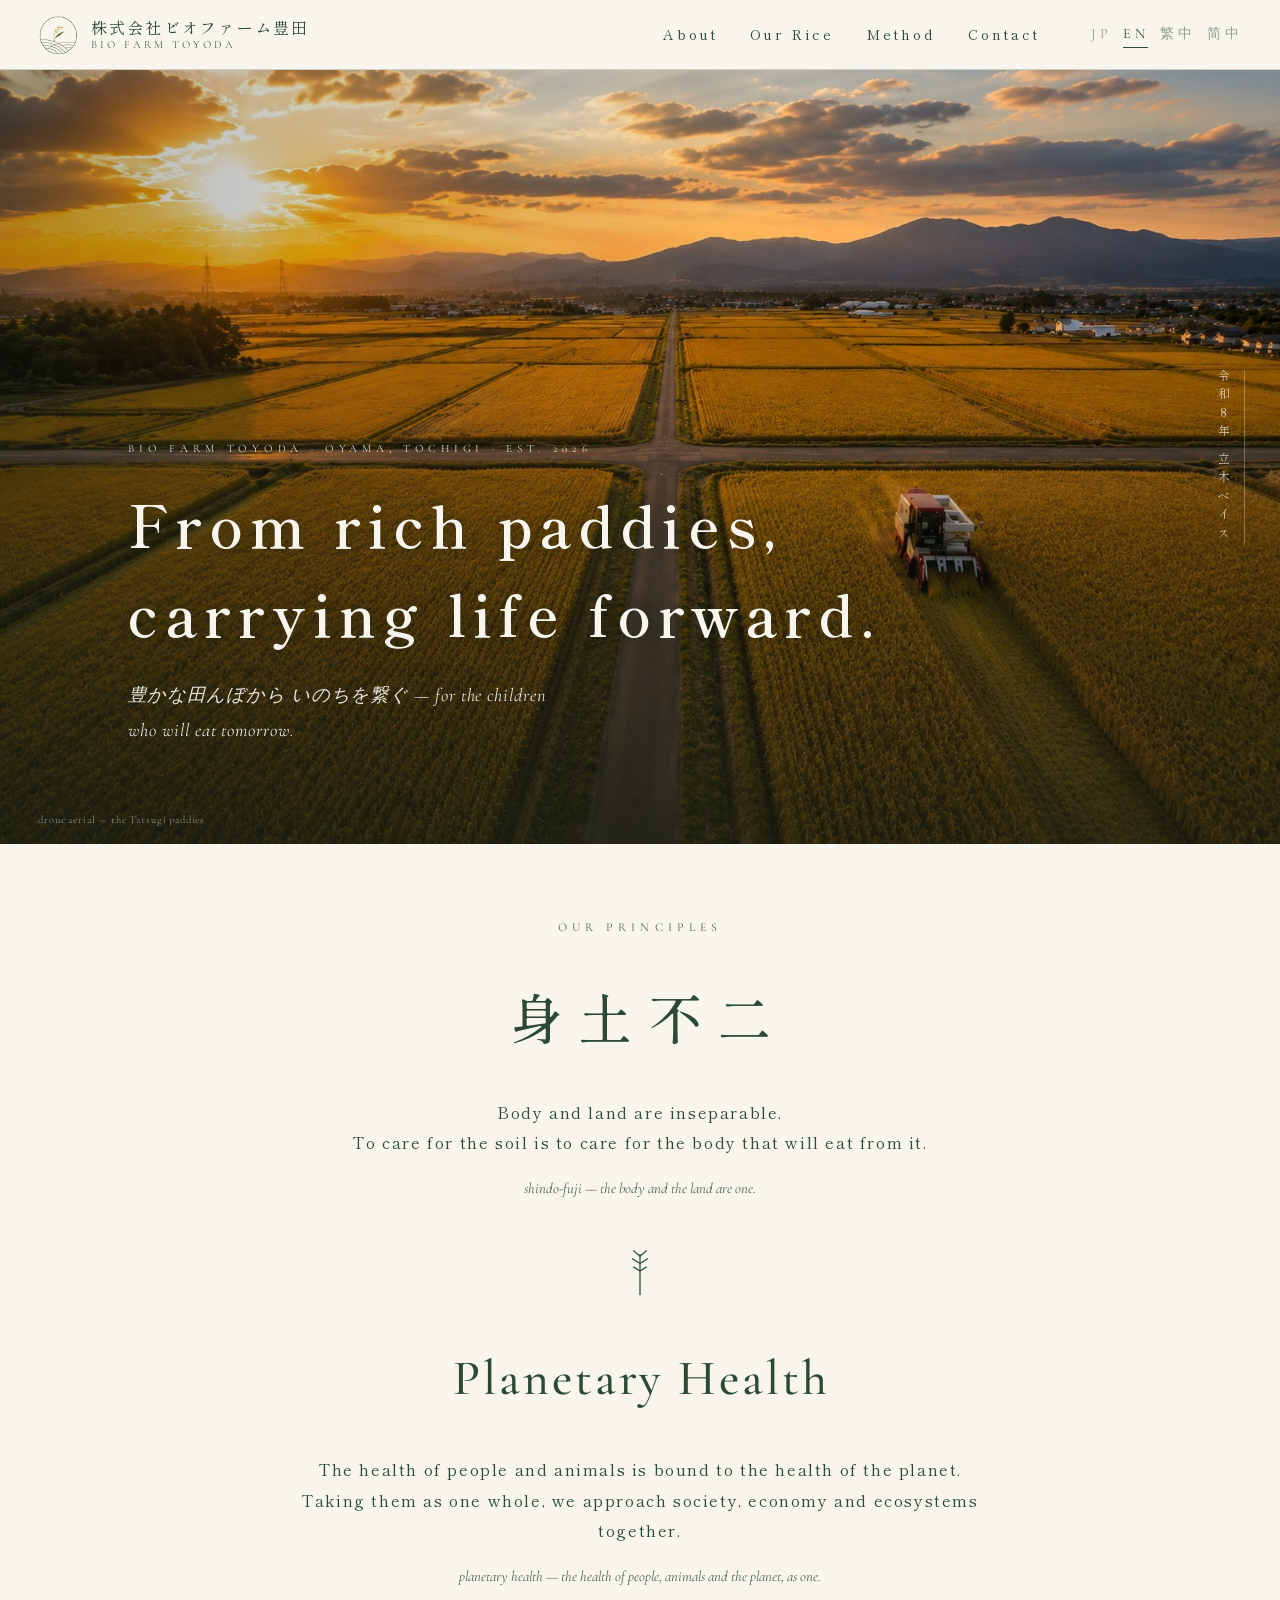
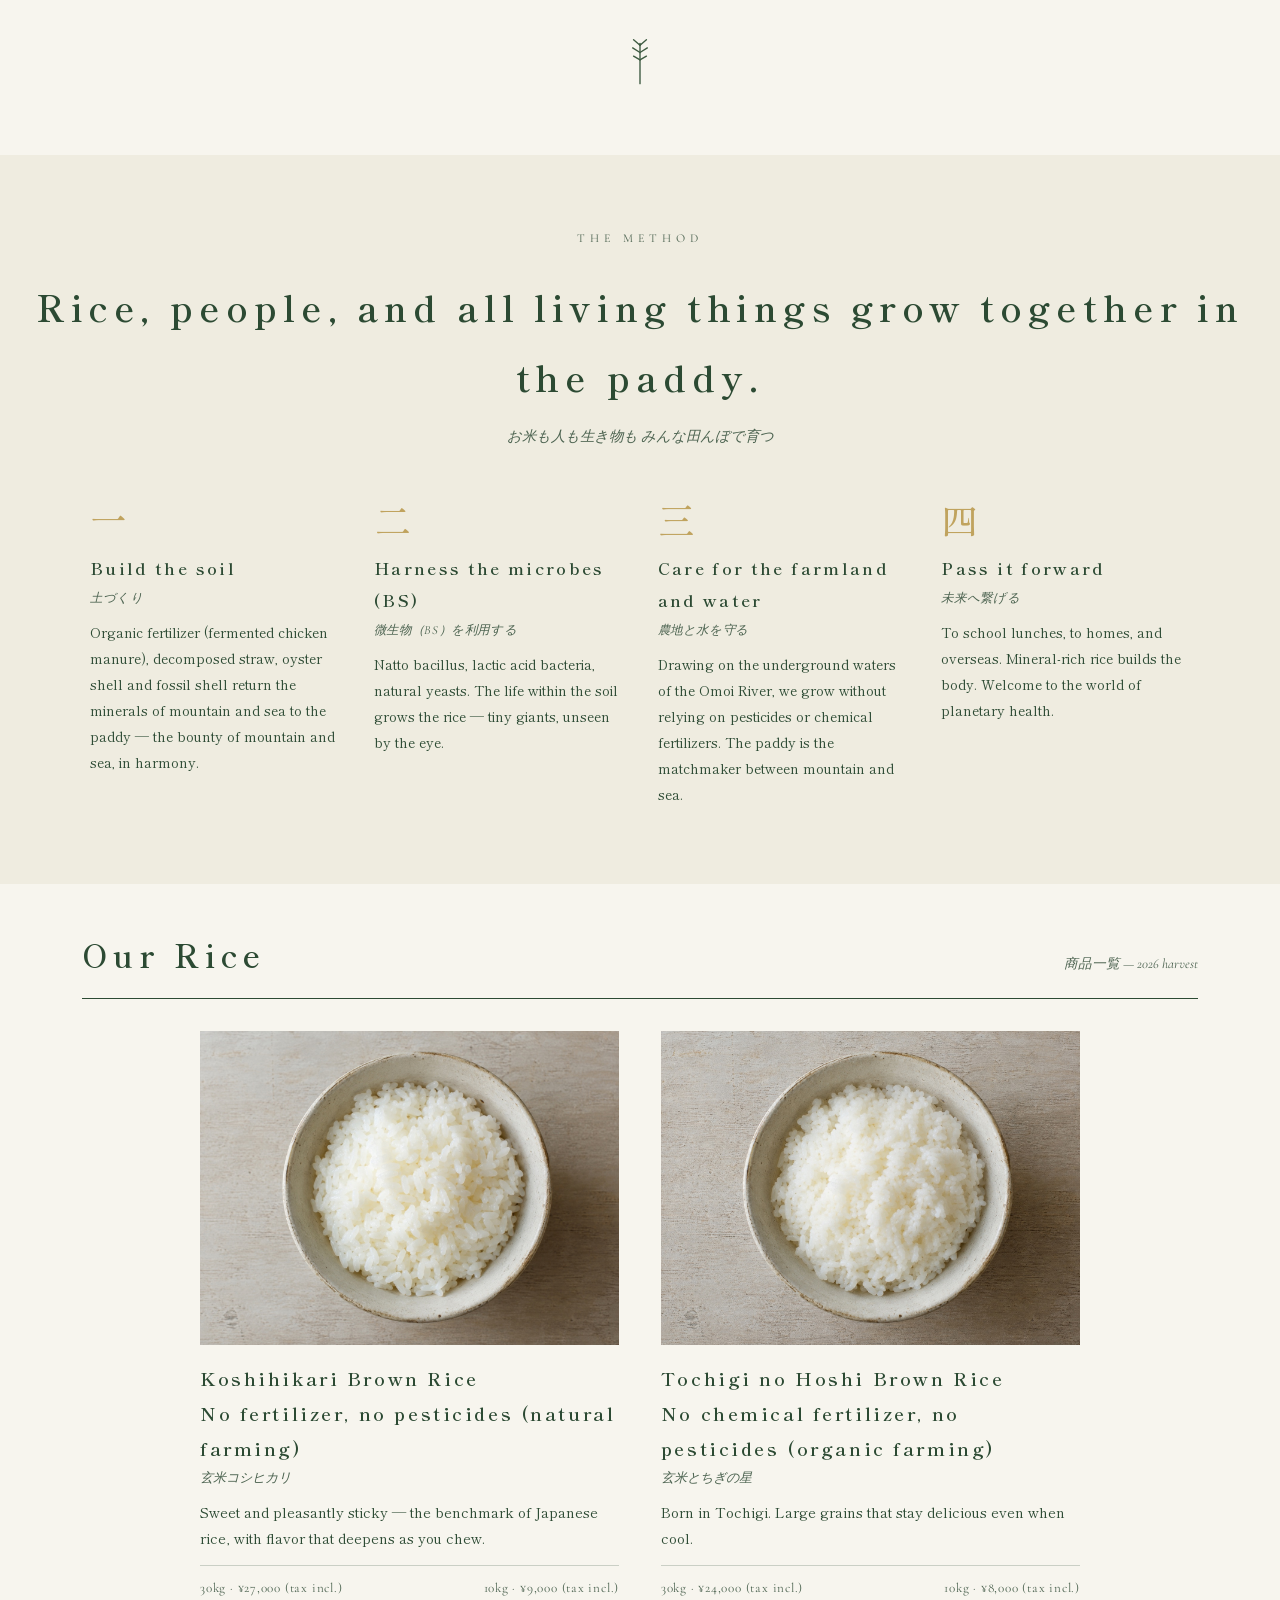
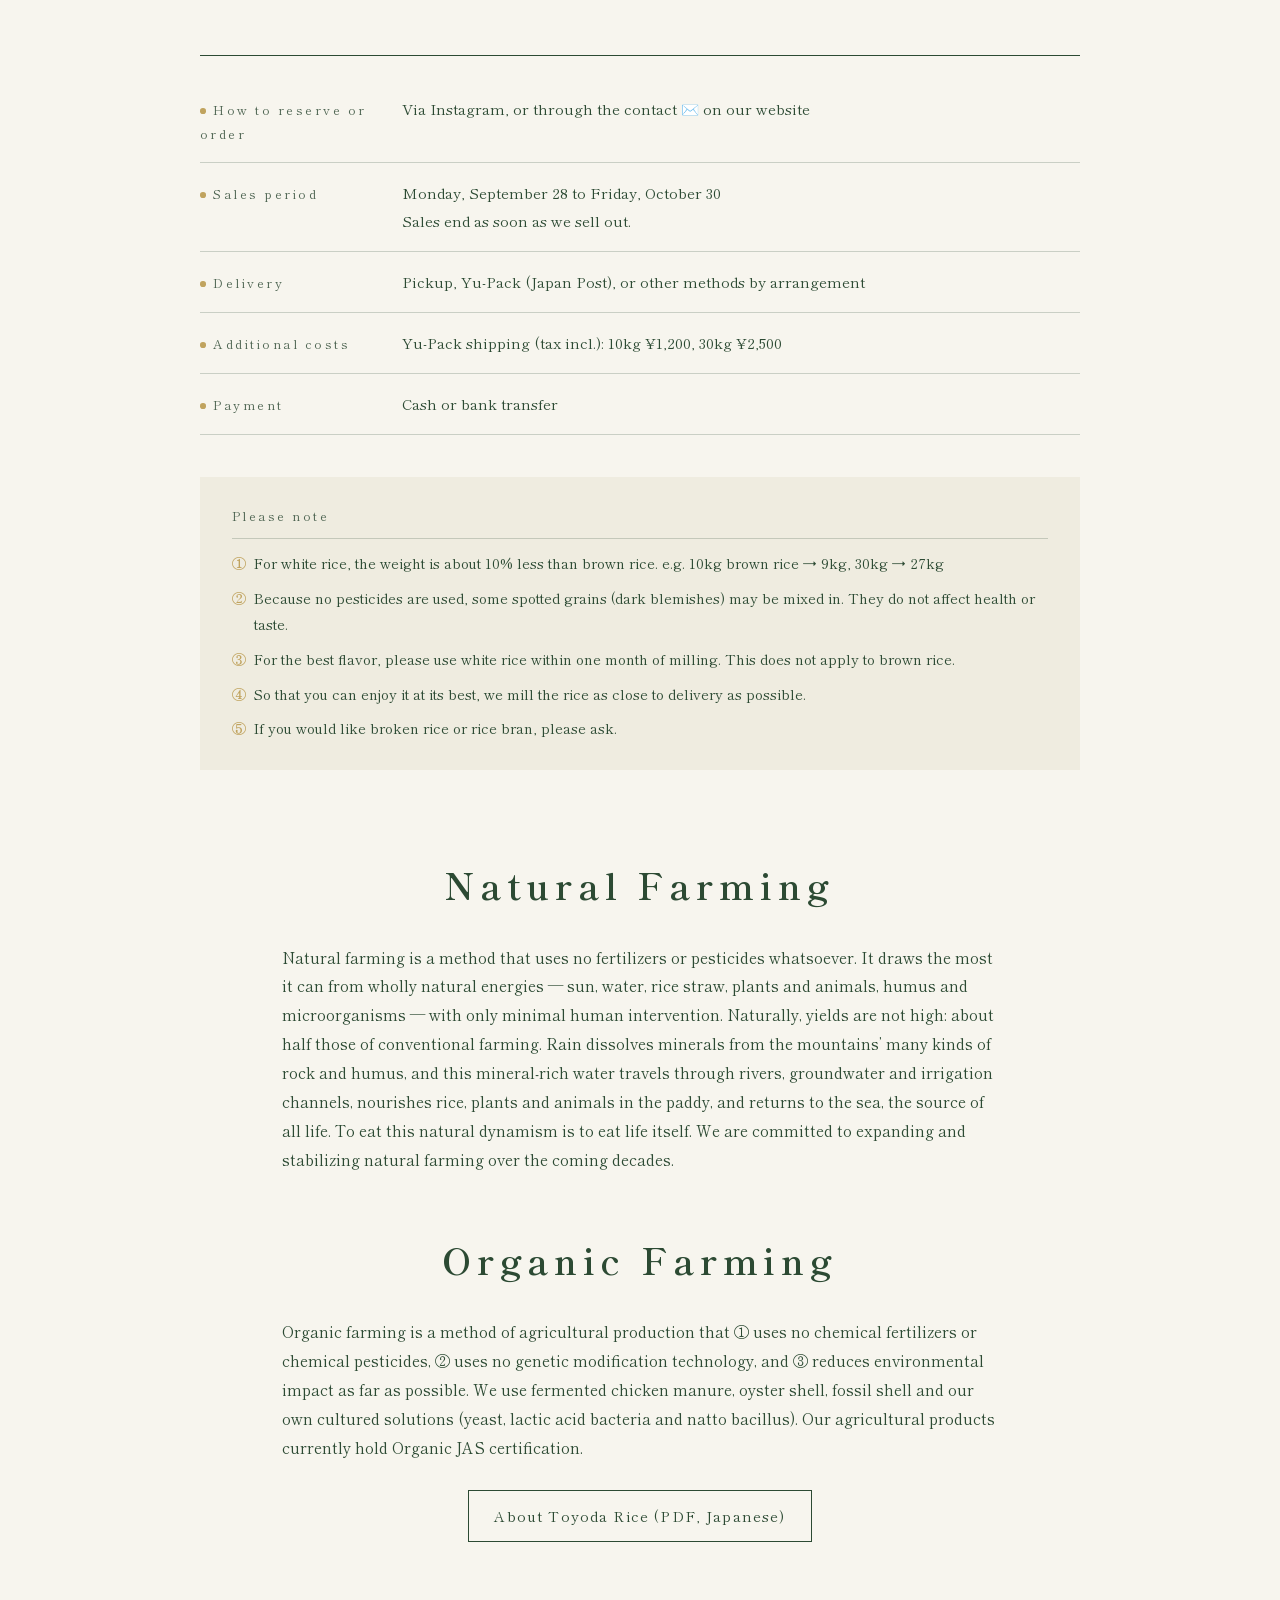
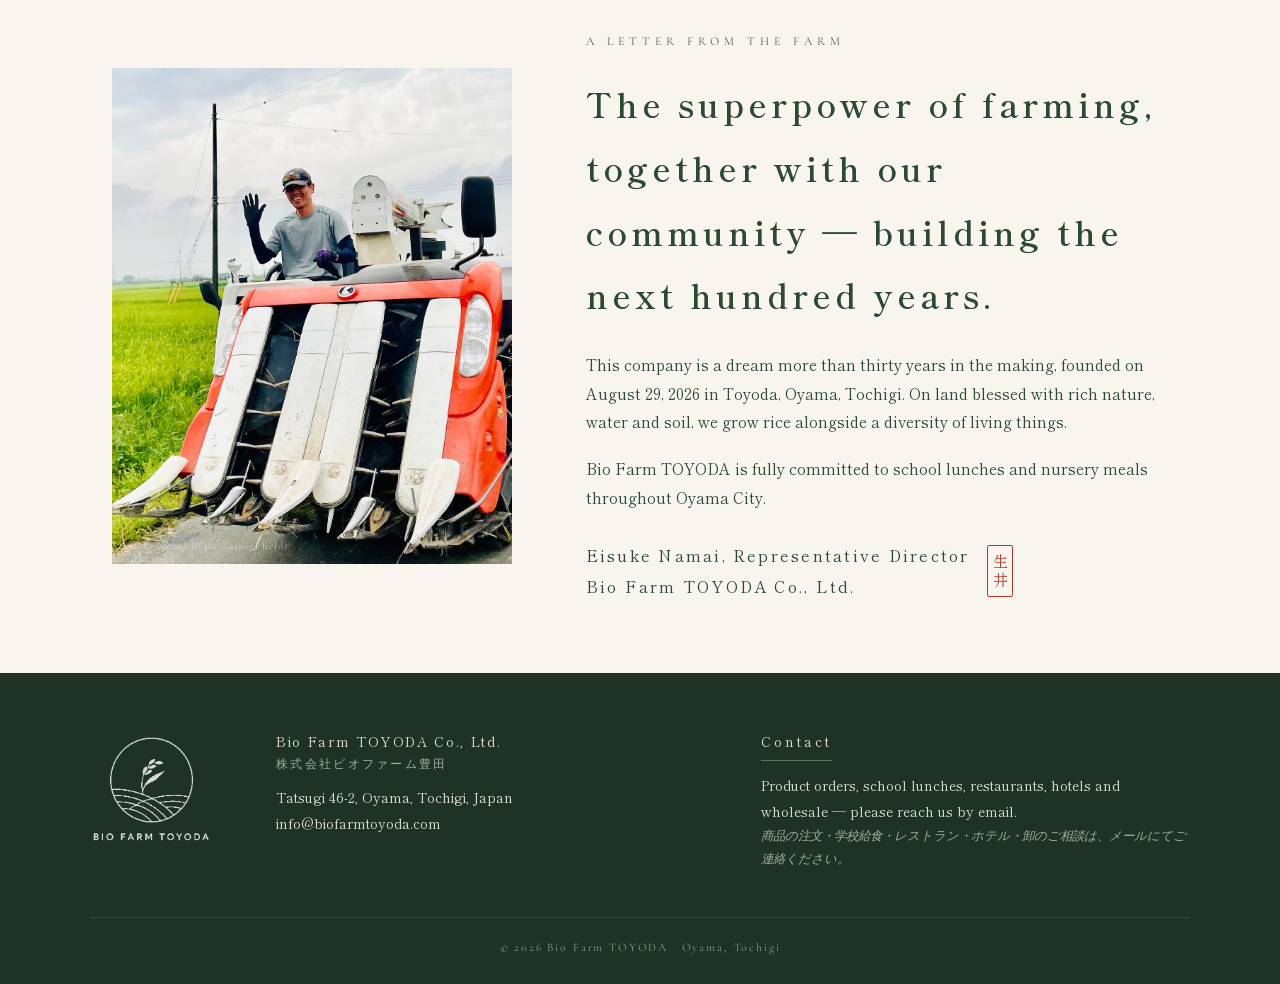
==== commit 482d70ae: "Rename flyer link to 豊田米について on all language pages Co-Authored-By: Claude Opus 5.5 <noreply@anthropi" ====
--- a/en/index.html
+++ b/en/index.html
@@ -196,7 +196,7 @@
 
     <h2 class="story-title story-title-second">Organic Farming</h2>
     <p class="story-body">Organic farming is a method of agricultural production that ① uses no chemical fertilizers or chemical pesticides, ② uses no genetic modification technology, and ③ reduces environmental impact as far as possible. We use fermented chicken manure, oyster shell, fossil shell and our own cultured solutions (yeast, lactic acid bacteria and natto bacillus). Our agricultural products currently hold Organic JAS certification.</p>
-    <p class="story-link"><a href="../assets/flyer.pdf" target="_blank" rel="noopener">View our flyer (PDF, Japanese)</a></p>
+    <p class="story-link"><a href="../assets/flyer.pdf" target="_blank" rel="noopener">About Toyoda Rice (PDF, Japanese)</a></p>
   </section>
 
   <!-- ============ LETTER ============ -->
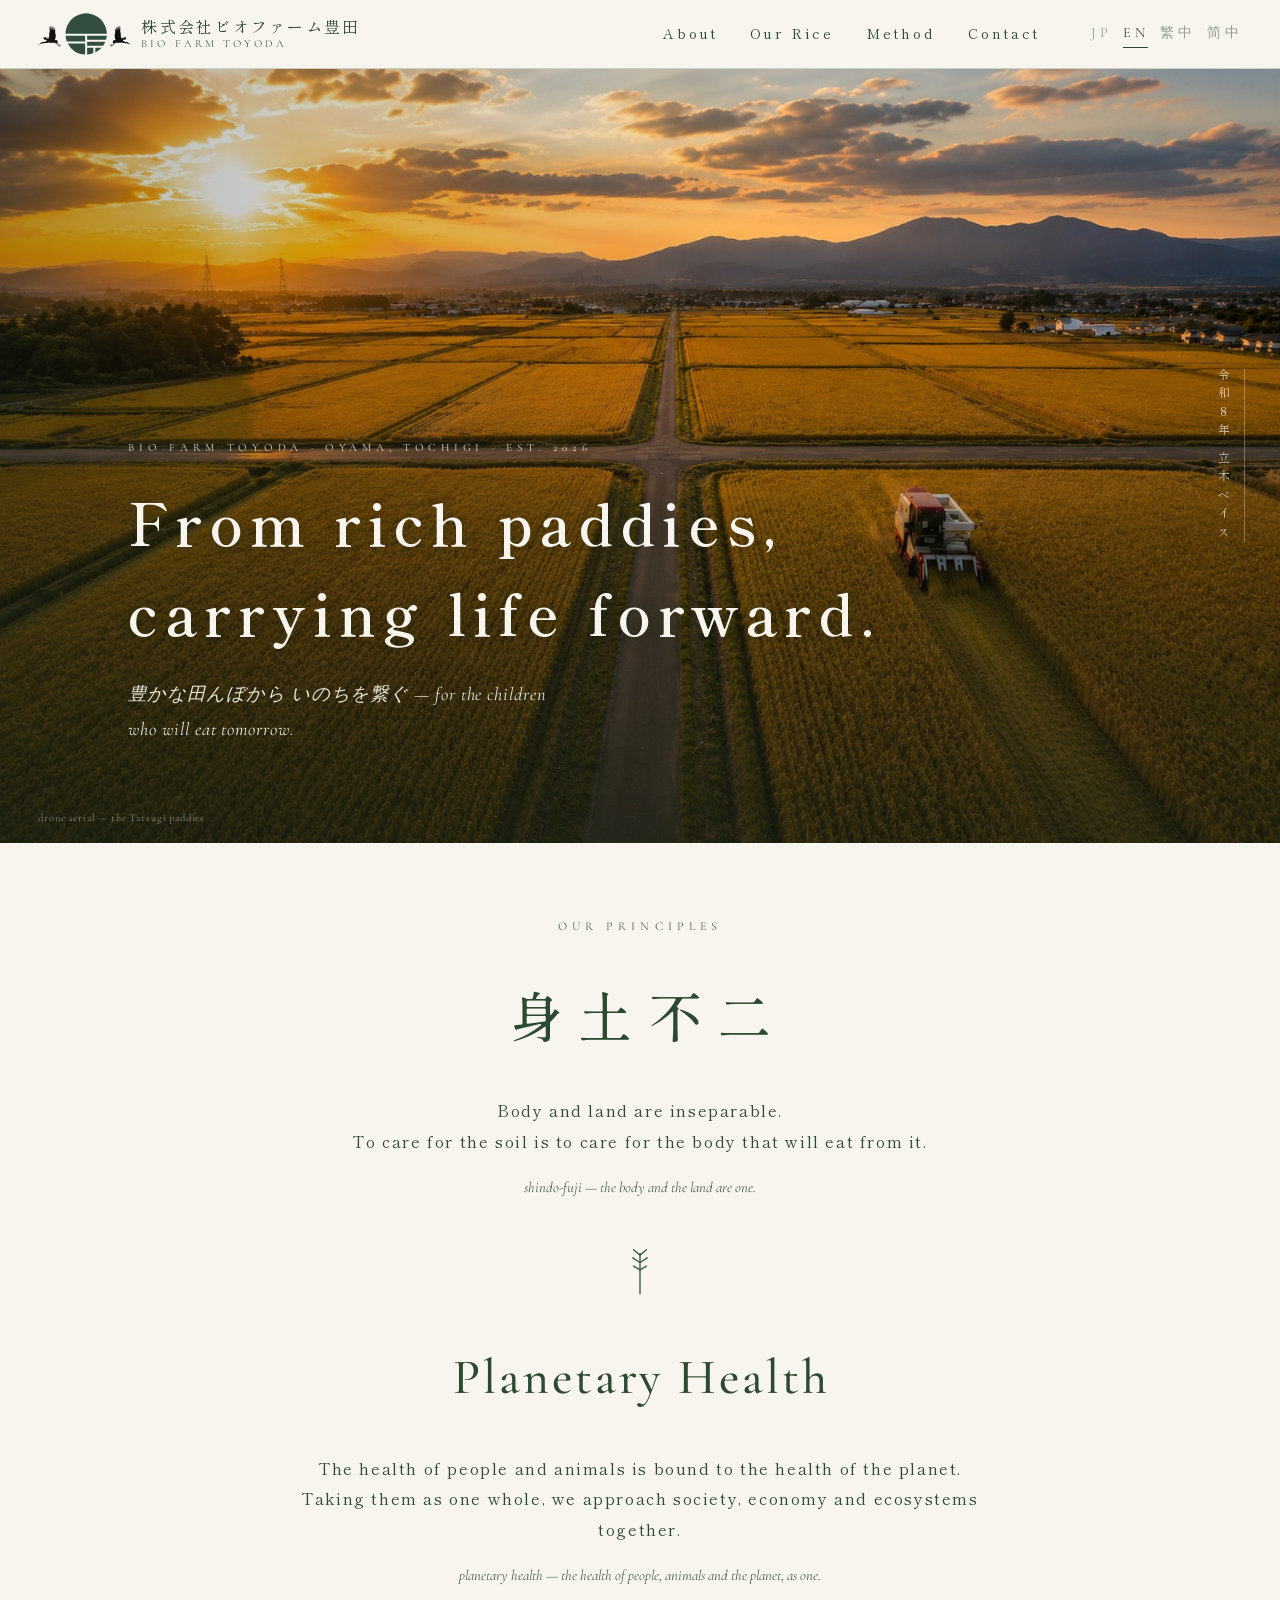
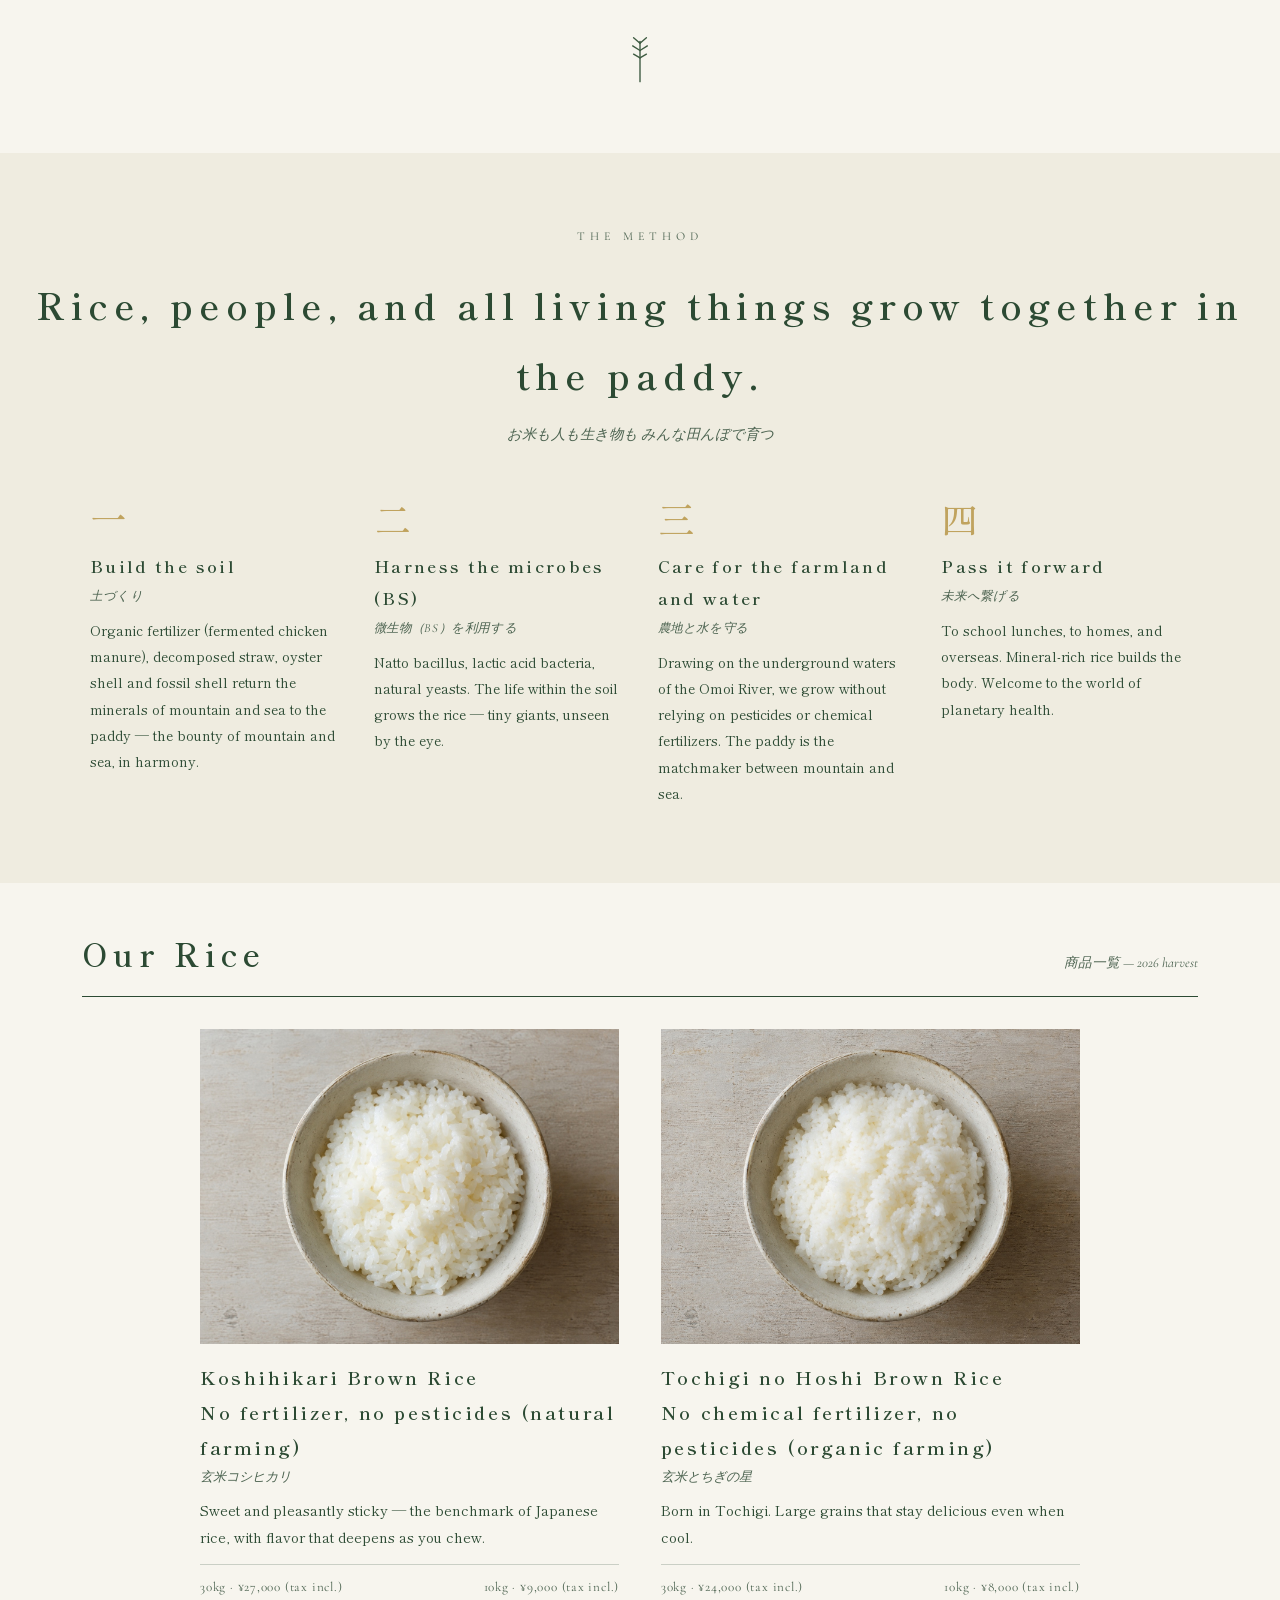
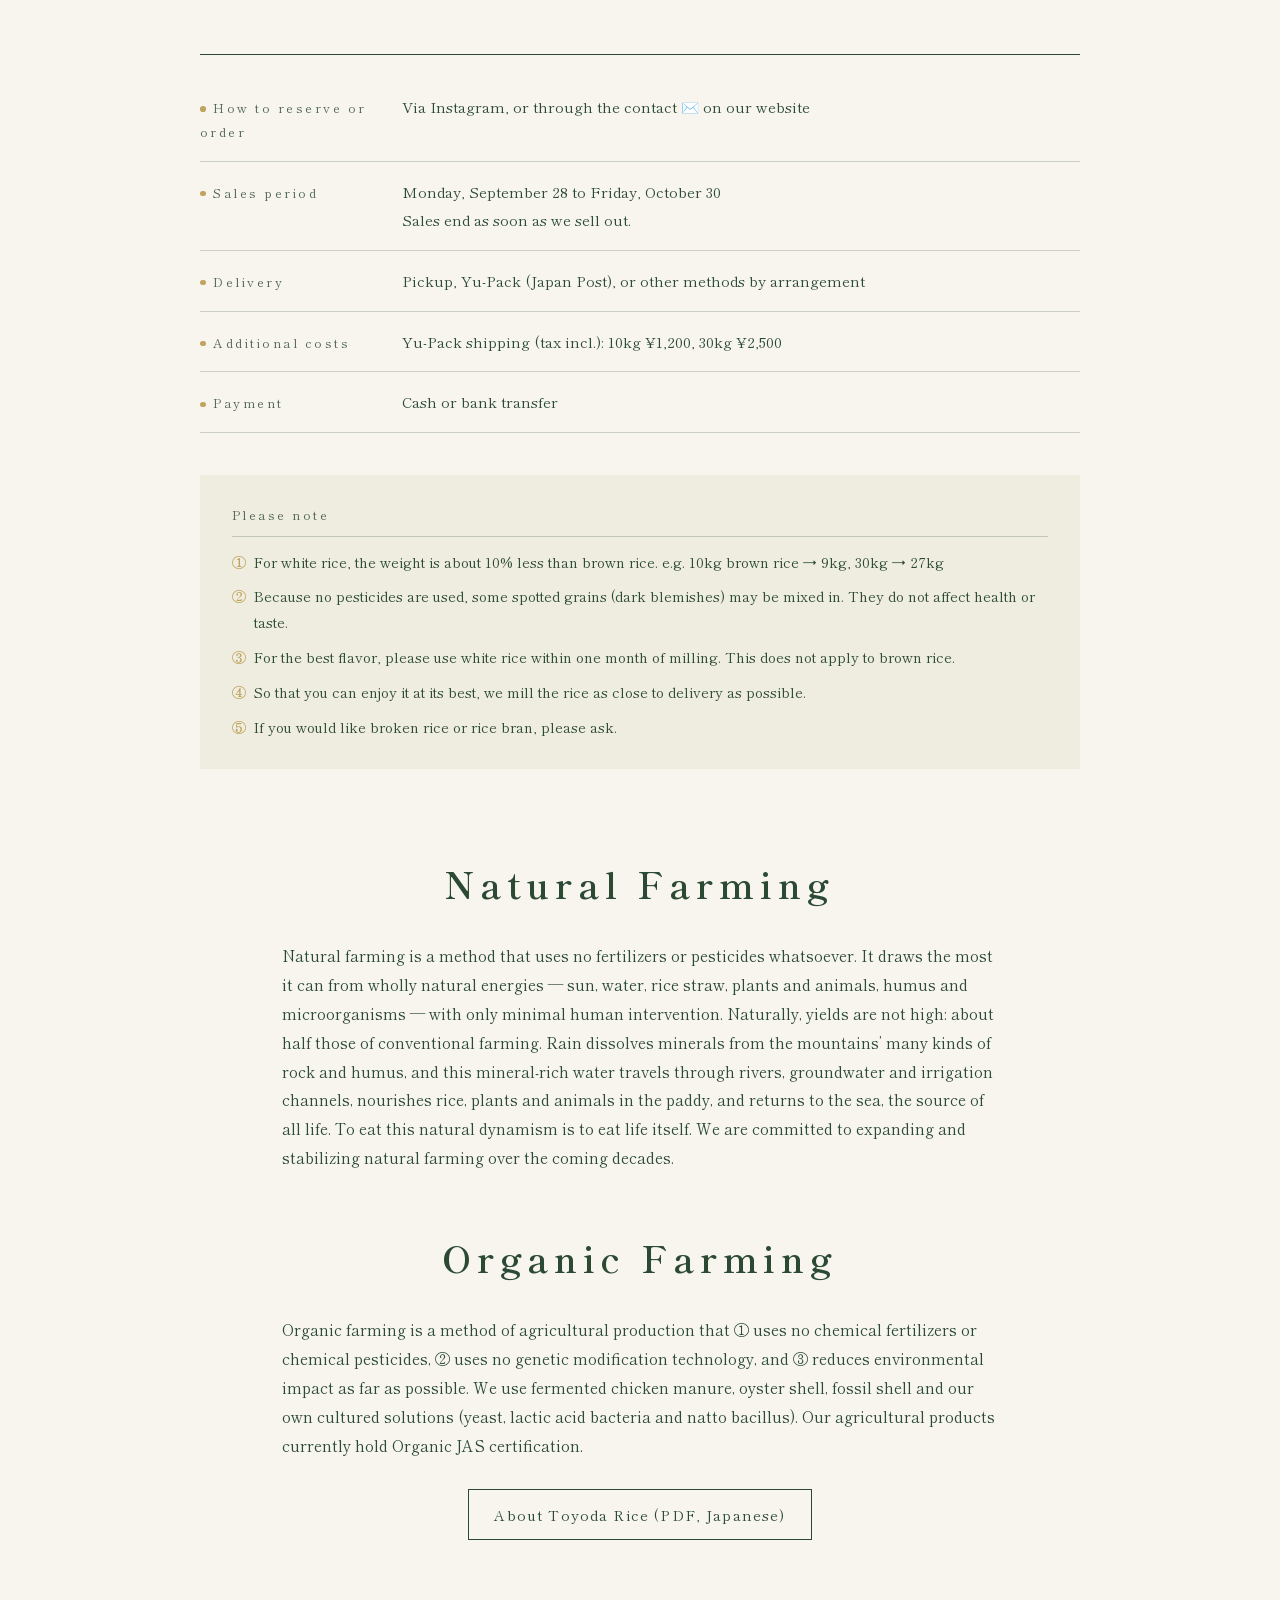
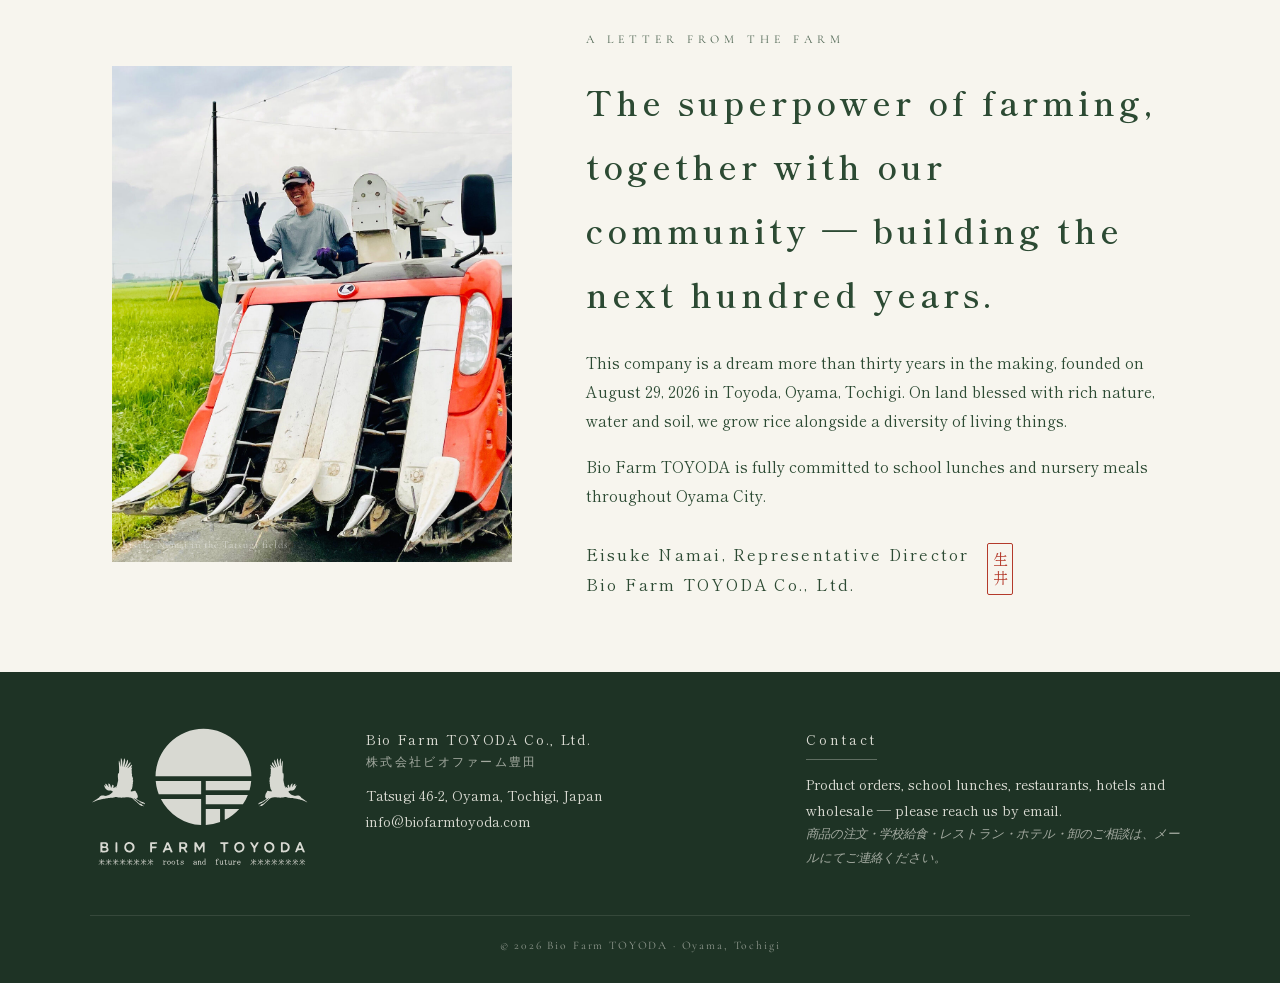
==== commit 622cf3de: "Use the flyer logo across the site - Add SVG versions of the owner's chosen logo: full logo (storks," ====
--- a/en/index.html
+++ b/en/index.html
@@ -5,6 +5,7 @@
 <meta name="viewport" content="width=device-width, initial-scale=1.0">
 <title>Bio Farm TOYODA — Organic Rice from Oyama, Tochigi</title>
 <meta name="description" content="From rich paddies, to the next generation. Bio Farm TOYODA, in the former village of Toyoda in northwest Oyama, Tochigi, Japan, delivers rice grown with abundant water and a rich natural environment.">
+<link rel="icon" type="image/svg+xml" href="../assets/favicon.svg">
 <link rel="icon" type="image/png" href="../assets/favicon.png">
 <link rel="canonical" href="https://biofarmtoyoda.com/en/">
 <link rel="alternate" hreflang="ja" href="https://biofarmtoyoda.com/">
@@ -21,7 +22,7 @@
 
 <header class="site-header">
   <a class="brand" href="#top">
-    <img src="../assets/logo-mark-transparent.png" alt="Bio Farm TOYODA" class="brand-mark">
+    <img src="../assets/logo-emblem.svg" alt="Bio Farm TOYODA" class="brand-mark">
     <span class="brand-text">
       <span class="brand-ja">株式会社ビオファーム豊田</span>
       <span class="brand-en">Bio Farm TOYODA</span>
@@ -224,7 +225,7 @@
 <footer class="site-footer" id="contact">
   <div class="footer-inner">
     <div class="footer-brand">
-      <img src="../assets/logo-transparent.png" alt="Bio Farm TOYODA" class="footer-logo">
+      <img src="../assets/logo.svg" alt="Bio Farm TOYODA" class="footer-logo">
     </div>
     <div class="footer-info">
       <p class="footer-company">Bio Farm TOYODA Co., Ltd.<span>株式会社ビオファーム豊田</span></p>
--- a/css/style.css
+++ b/css/style.css
@@ -77,12 +77,18 @@
 }
 
 .brand-mark {
-  width: 42px;
-  height: auto;
+  height: 30px;
+  width: auto;
+  flex-shrink: 0;
 }
 
 .brand-text { line-height: 1.3; white-space: nowrap; }
-.brand-ja { display: block; font-size: 1rem; letter-spacing: 0.14em; }
+.brand-ja { display: block; font-size: 0.86rem; letter-spacing: 0.1em; }
+@media (max-width: 359px) {
+  .brand-mark { height: 26px; }
+  .brand-ja { font-size: 0.76rem; letter-spacing: 0.06em; }
+  .brand-en { letter-spacing: 0.16em; }
+}
 .brand-en {
   display: block;
   font-family: var(--serif-en);
@@ -162,14 +168,15 @@
 html[lang="zh-Hans"] body { font-family: "Noto Serif SC", "Shippori Mincho B1", serif; }
 
 @media (min-width: 900px) {
-  .site-header { padding: 0.8rem 2.4rem; }
+  .site-header { padding: 0.8rem 1.6rem; }
+  .brand-mark { height: 34px; }
   .nav-toggle-label { display: none; }
   .site-nav {
     position: static;
     display: flex !important;
     flex-direction: row;
     align-items: center;
-    gap: 2rem;
+    gap: 1.3rem;
     background: none;
     border: none;
     padding: 0;
@@ -178,9 +185,18 @@
     padding: 0;
     border: none;
     font-size: 0.88rem;
+    white-space: nowrap;
   }
   .site-nav a:hover { color: var(--gold); }
-  .lang { padding-top: 0; margin-left: 1.2rem; gap: 0.8rem; }
+  .lang { padding-top: 0; margin-left: 0.6rem; gap: 0.8rem; }
+}
+
+@media (min-width: 1100px) {
+  .site-header { padding: 0.8rem 2.4rem; }
+  .brand-mark { height: 42px; }
+  .brand-ja { font-size: 1rem; letter-spacing: 0.14em; }
+  .site-nav { gap: 2rem; }
+  .lang { margin-left: 1.2rem; }
 }
 
 /* ============ HERO ============ */
@@ -683,7 +699,7 @@
 }
 
 .footer-logo {
-  width: 130px;
+  width: 220px;
   filter: brightness(0) invert(0.95) sepia(0.08);
   opacity: 0.85;
 }
